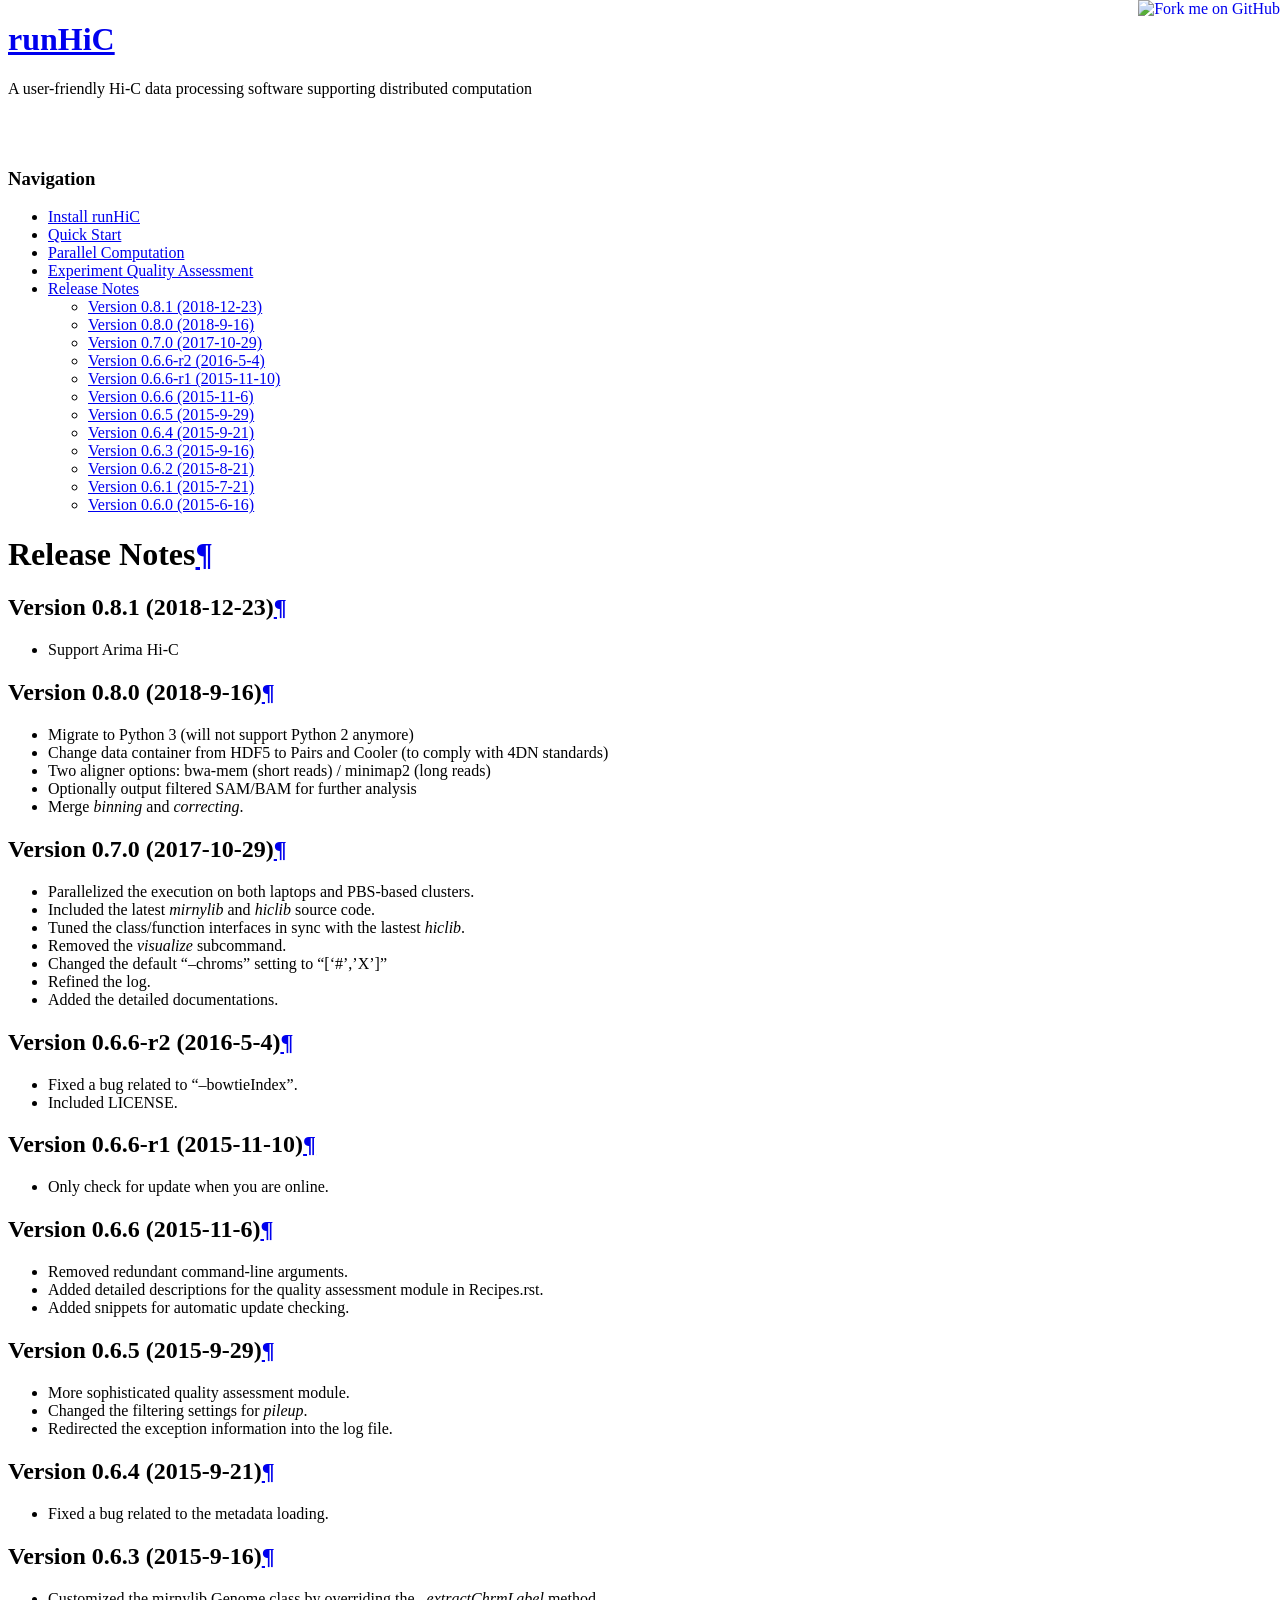
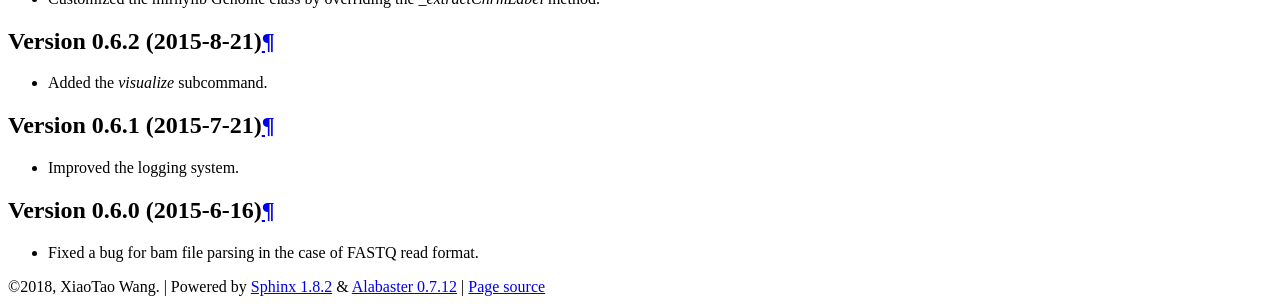
==== docs/changelog.html @ 46ba600f "change release" ====
<!DOCTYPE html PUBLIC "-//W3C//DTD XHTML 1.0 Transitional//EN"
  "http://www.w3.org/TR/xhtml1/DTD/xhtml1-transitional.dtd">

<html xmlns="http://www.w3.org/1999/xhtml">
  <head>
    <meta http-equiv="X-UA-Compatible" content="IE=Edge" />
    <meta http-equiv="Content-Type" content="text/html; charset=utf-8" />
    <title>Release Notes &#8212; runHiC 0.8.0 documentation</title>
    <link rel="stylesheet" href="_static/alabaster.css" type="text/css" />
    <link rel="stylesheet" href="_static/pygments.css" type="text/css" />
    <script type="text/javascript" id="documentation_options" data-url_root="./" src="_static/documentation_options.js"></script>
    <script type="text/javascript" src="_static/jquery.js"></script>
    <script type="text/javascript" src="_static/underscore.js"></script>
    <script type="text/javascript" src="_static/doctools.js"></script>
    <link rel="index" title="Index" href="genindex.html" />
    <link rel="search" title="Search" href="search.html" />
    <link rel="prev" title="Experiment Quality Assessment" href="quality.html" />
   
  <link rel="stylesheet" href="_static/custom.css" type="text/css" />
  
  
  <meta name="viewport" content="width=device-width, initial-scale=0.9, maximum-scale=0.9" />

  </head><body>
  <div class="document">
    
      <div class="sphinxsidebar" role="navigation" aria-label="main navigation">
        <div class="sphinxsidebarwrapper">
<h1 class="logo"><a href="index.html">runHiC</a></h1>



<p class="blurb">A user-friendly Hi-C data processing software supporting distributed computation</p>




<p>
<iframe src="https://ghbtns.com/github-btn.html?user=XiaoTaoWang&repo=HiC_pipeline&type=star&count=true&size=large&v=2"
  allowtransparency="true" frameborder="0" scrolling="0" width="200px" height="35px"></iframe>
</p>





<h3>Navigation</h3>
<ul class="current">
<li class="toctree-l1"><a class="reference internal" href="install.html">Install runHiC</a></li>
<li class="toctree-l1"><a class="reference internal" href="quickstart.html">Quick Start</a></li>
<li class="toctree-l1"><a class="reference internal" href="parallel.html">Parallel Computation</a></li>
<li class="toctree-l1"><a class="reference internal" href="quality.html">Experiment Quality Assessment</a></li>
<li class="toctree-l1 current"><a class="current reference internal" href="#">Release Notes</a><ul>
<li class="toctree-l2"><a class="reference internal" href="#version-0-8-1-2018-12-23">Version 0.8.1 (2018-12-23)</a></li>
<li class="toctree-l2"><a class="reference internal" href="#version-0-8-0-2018-9-16">Version 0.8.0 (2018-9-16)</a></li>
<li class="toctree-l2"><a class="reference internal" href="#version-0-7-0-2017-10-29">Version 0.7.0 (2017-10-29)</a></li>
<li class="toctree-l2"><a class="reference internal" href="#version-0-6-6-r2-2016-5-4">Version 0.6.6-r2 (2016-5-4)</a></li>
<li class="toctree-l2"><a class="reference internal" href="#version-0-6-6-r1-2015-11-10">Version 0.6.6-r1 (2015-11-10)</a></li>
<li class="toctree-l2"><a class="reference internal" href="#version-0-6-6-2015-11-6">Version 0.6.6 (2015-11-6)</a></li>
<li class="toctree-l2"><a class="reference internal" href="#version-0-6-5-2015-9-29">Version 0.6.5 (2015-9-29)</a></li>
<li class="toctree-l2"><a class="reference internal" href="#version-0-6-4-2015-9-21">Version 0.6.4 (2015-9-21)</a></li>
<li class="toctree-l2"><a class="reference internal" href="#version-0-6-3-2015-9-16">Version 0.6.3 (2015-9-16)</a></li>
<li class="toctree-l2"><a class="reference internal" href="#version-0-6-2-2015-8-21">Version 0.6.2 (2015-8-21)</a></li>
<li class="toctree-l2"><a class="reference internal" href="#version-0-6-1-2015-7-21">Version 0.6.1 (2015-7-21)</a></li>
<li class="toctree-l2"><a class="reference internal" href="#version-0-6-0-2015-6-16">Version 0.6.0 (2015-6-16)</a></li>
</ul>
</li>
</ul>


<div id="searchbox" style="display: none" role="search">
  <h3>Quick search</h3>
    <div class="searchformwrapper">
    <form class="search" action="search.html" method="get">
      <input type="text" name="q" />
      <input type="submit" value="Go" />
      <input type="hidden" name="check_keywords" value="yes" />
      <input type="hidden" name="area" value="default" />
    </form>
    </div>
</div>
<script type="text/javascript">$('#searchbox').show(0);</script>
        </div>
      </div>
      <div class="documentwrapper">
        <div class="bodywrapper">
          

          <div class="body" role="main">
            
  <div class="section" id="release-notes">
<h1>Release Notes<a class="headerlink" href="#release-notes" title="Permalink to this headline">¶</a></h1>
<div class="section" id="version-0-8-1-2018-12-23">
<h2>Version 0.8.1 (2018-12-23)<a class="headerlink" href="#version-0-8-1-2018-12-23" title="Permalink to this headline">¶</a></h2>
<ul class="simple">
<li>Support Arima Hi-C</li>
</ul>
</div>
<div class="section" id="version-0-8-0-2018-9-16">
<h2>Version 0.8.0 (2018-9-16)<a class="headerlink" href="#version-0-8-0-2018-9-16" title="Permalink to this headline">¶</a></h2>
<ul class="simple">
<li>Migrate to Python 3 (will not support Python 2 anymore)</li>
<li>Change data container from HDF5 to Pairs and Cooler (to comply with 4DN standards)</li>
<li>Two aligner options: bwa-mem (short reads) / minimap2 (long reads)</li>
<li>Optionally output filtered SAM/BAM for further analysis</li>
<li>Merge <em>binning</em> and <em>correcting</em>.</li>
</ul>
</div>
<div class="section" id="version-0-7-0-2017-10-29">
<h2>Version 0.7.0 (2017-10-29)<a class="headerlink" href="#version-0-7-0-2017-10-29" title="Permalink to this headline">¶</a></h2>
<ul class="simple">
<li>Parallelized the execution on both laptops and PBS-based clusters.</li>
<li>Included the latest <em>mirnylib</em> and <em>hiclib</em> source code.</li>
<li>Tuned the class/function interfaces in sync with the lastest <em>hiclib</em>.</li>
<li>Removed the <em>visualize</em> subcommand.</li>
<li>Changed the default “–chroms” setting to “[‘#’,’X’]”</li>
<li>Refined the log.</li>
<li>Added the detailed documentations.</li>
</ul>
</div>
<div class="section" id="version-0-6-6-r2-2016-5-4">
<h2>Version 0.6.6-r2 (2016-5-4)<a class="headerlink" href="#version-0-6-6-r2-2016-5-4" title="Permalink to this headline">¶</a></h2>
<ul class="simple">
<li>Fixed a bug related to “–bowtieIndex”.</li>
<li>Included LICENSE.</li>
</ul>
</div>
<div class="section" id="version-0-6-6-r1-2015-11-10">
<h2>Version 0.6.6-r1 (2015-11-10)<a class="headerlink" href="#version-0-6-6-r1-2015-11-10" title="Permalink to this headline">¶</a></h2>
<ul class="simple">
<li>Only check for update when you are online.</li>
</ul>
</div>
<div class="section" id="version-0-6-6-2015-11-6">
<h2>Version 0.6.6 (2015-11-6)<a class="headerlink" href="#version-0-6-6-2015-11-6" title="Permalink to this headline">¶</a></h2>
<ul class="simple">
<li>Removed redundant command-line arguments.</li>
<li>Added detailed descriptions for the quality assessment module in Recipes.rst.</li>
<li>Added snippets for automatic update checking.</li>
</ul>
</div>
<div class="section" id="version-0-6-5-2015-9-29">
<h2>Version 0.6.5 (2015-9-29)<a class="headerlink" href="#version-0-6-5-2015-9-29" title="Permalink to this headline">¶</a></h2>
<ul class="simple">
<li>More sophisticated quality assessment module.</li>
<li>Changed the filtering settings for <em>pileup</em>.</li>
<li>Redirected the exception information into the log file.</li>
</ul>
</div>
<div class="section" id="version-0-6-4-2015-9-21">
<h2>Version 0.6.4 (2015-9-21)<a class="headerlink" href="#version-0-6-4-2015-9-21" title="Permalink to this headline">¶</a></h2>
<ul class="simple">
<li>Fixed a bug related to the metadata loading.</li>
</ul>
</div>
<div class="section" id="version-0-6-3-2015-9-16">
<h2>Version 0.6.3 (2015-9-16)<a class="headerlink" href="#version-0-6-3-2015-9-16" title="Permalink to this headline">¶</a></h2>
<ul class="simple">
<li>Customized the mirnylib Genome class by overriding the <em>_extractChrmLabel</em> method.</li>
</ul>
</div>
<div class="section" id="version-0-6-2-2015-8-21">
<h2>Version 0.6.2 (2015-8-21)<a class="headerlink" href="#version-0-6-2-2015-8-21" title="Permalink to this headline">¶</a></h2>
<ul class="simple">
<li>Added the <em>visualize</em> subcommand.</li>
</ul>
</div>
<div class="section" id="version-0-6-1-2015-7-21">
<h2>Version 0.6.1 (2015-7-21)<a class="headerlink" href="#version-0-6-1-2015-7-21" title="Permalink to this headline">¶</a></h2>
<ul class="simple">
<li>Improved the logging system.</li>
</ul>
</div>
<div class="section" id="version-0-6-0-2015-6-16">
<h2>Version 0.6.0 (2015-6-16)<a class="headerlink" href="#version-0-6-0-2015-6-16" title="Permalink to this headline">¶</a></h2>
<ul class="simple">
<li>Fixed a bug for bam file parsing in the case of FASTQ read format.</li>
</ul>
</div>
</div>


          </div>
          
        </div>
      </div>
    <div class="clearer"></div>
  </div>
    <div class="footer">
      &copy;2018, XiaoTao Wang.
      
      |
      Powered by <a href="http://sphinx-doc.org/">Sphinx 1.8.2</a>
      &amp; <a href="https://github.com/bitprophet/alabaster">Alabaster 0.7.12</a>
      
      |
      <a href="_sources/changelog.rst.txt"
          rel="nofollow">Page source</a>
    </div>

    
    <a href="https://github.com/XiaoTaoWang/HiC_pipeline" class="github">
        <img style="position: absolute; top: 0; right: 0; border: 0;" src="https://s3.amazonaws.com/github/ribbons/forkme_right_darkblue_121621.png" alt="Fork me on GitHub"  class="github"/>
    </a>
    

    
  </body>
</html>
---- docs/_static/custom.css ----
/* This file intentionally left blank. */
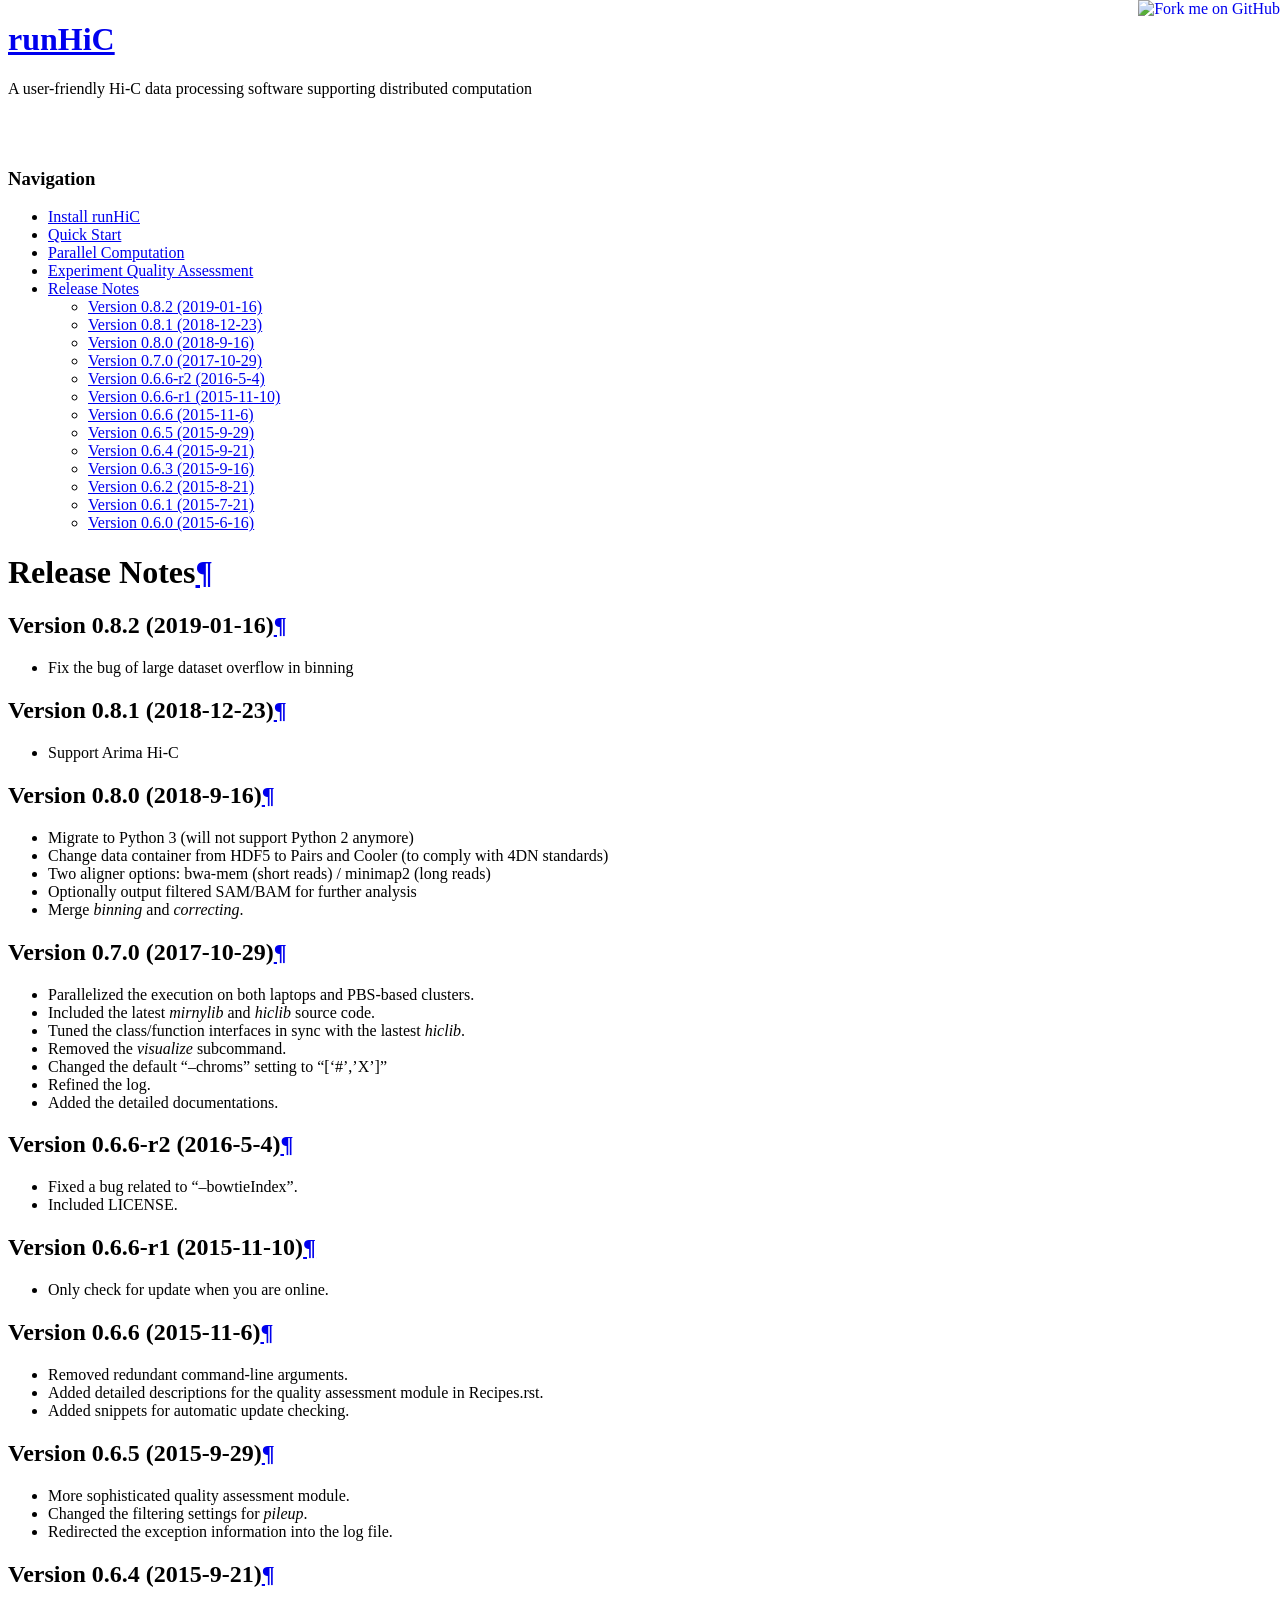
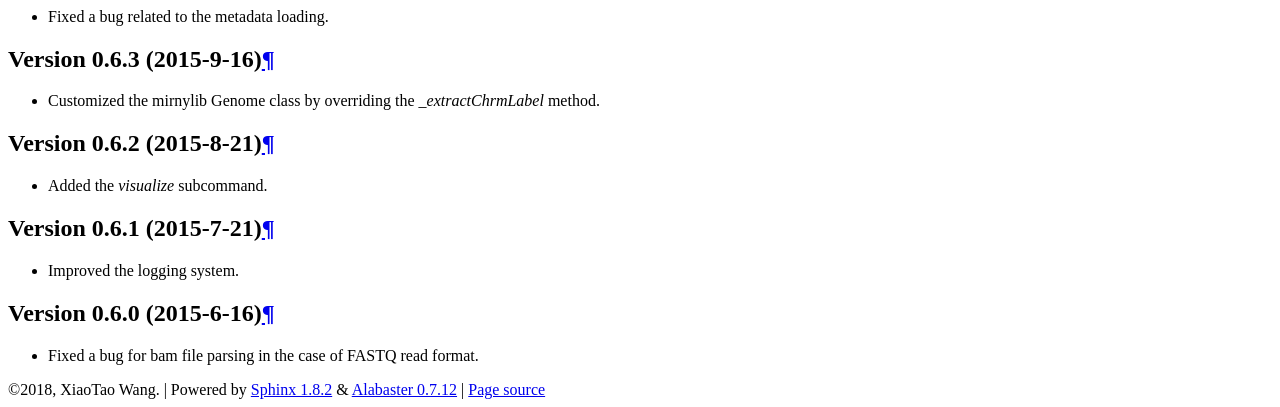
==== commit 6f42a990: "upload documentation" ====
--- a/docs/changelog.html
+++ b/docs/changelog.html
@@ -52,6 +52,7 @@
 <li class="toctree-l1"><a class="reference internal" href="parallel.html">Parallel Computation</a></li>
 <li class="toctree-l1"><a class="reference internal" href="quality.html">Experiment Quality Assessment</a></li>
 <li class="toctree-l1 current"><a class="current reference internal" href="#">Release Notes</a><ul>
+<li class="toctree-l2"><a class="reference internal" href="#version-0-8-2-2019-01-16">Version 0.8.2 (2019-01-16)</a></li>
 <li class="toctree-l2"><a class="reference internal" href="#version-0-8-1-2018-12-23">Version 0.8.1 (2018-12-23)</a></li>
 <li class="toctree-l2"><a class="reference internal" href="#version-0-8-0-2018-9-16">Version 0.8.0 (2018-9-16)</a></li>
 <li class="toctree-l2"><a class="reference internal" href="#version-0-7-0-2017-10-29">Version 0.7.0 (2017-10-29)</a></li>
@@ -91,6 +92,12 @@
             
   <div class="section" id="release-notes">
 <h1>Release Notes<a class="headerlink" href="#release-notes" title="Permalink to this headline">¶</a></h1>
+<div class="section" id="version-0-8-2-2019-01-16">
+<h2>Version 0.8.2 (2019-01-16)<a class="headerlink" href="#version-0-8-2-2019-01-16" title="Permalink to this headline">¶</a></h2>
+<ul class="simple">
+<li>Fix the bug of large dataset overflow in binning</li>
+</ul>
+</div>
 <div class="section" id="version-0-8-1-2018-12-23">
 <h2>Version 0.8.1 (2018-12-23)<a class="headerlink" href="#version-0-8-1-2018-12-23" title="Permalink to this headline">¶</a></h2>
 <ul class="simple">
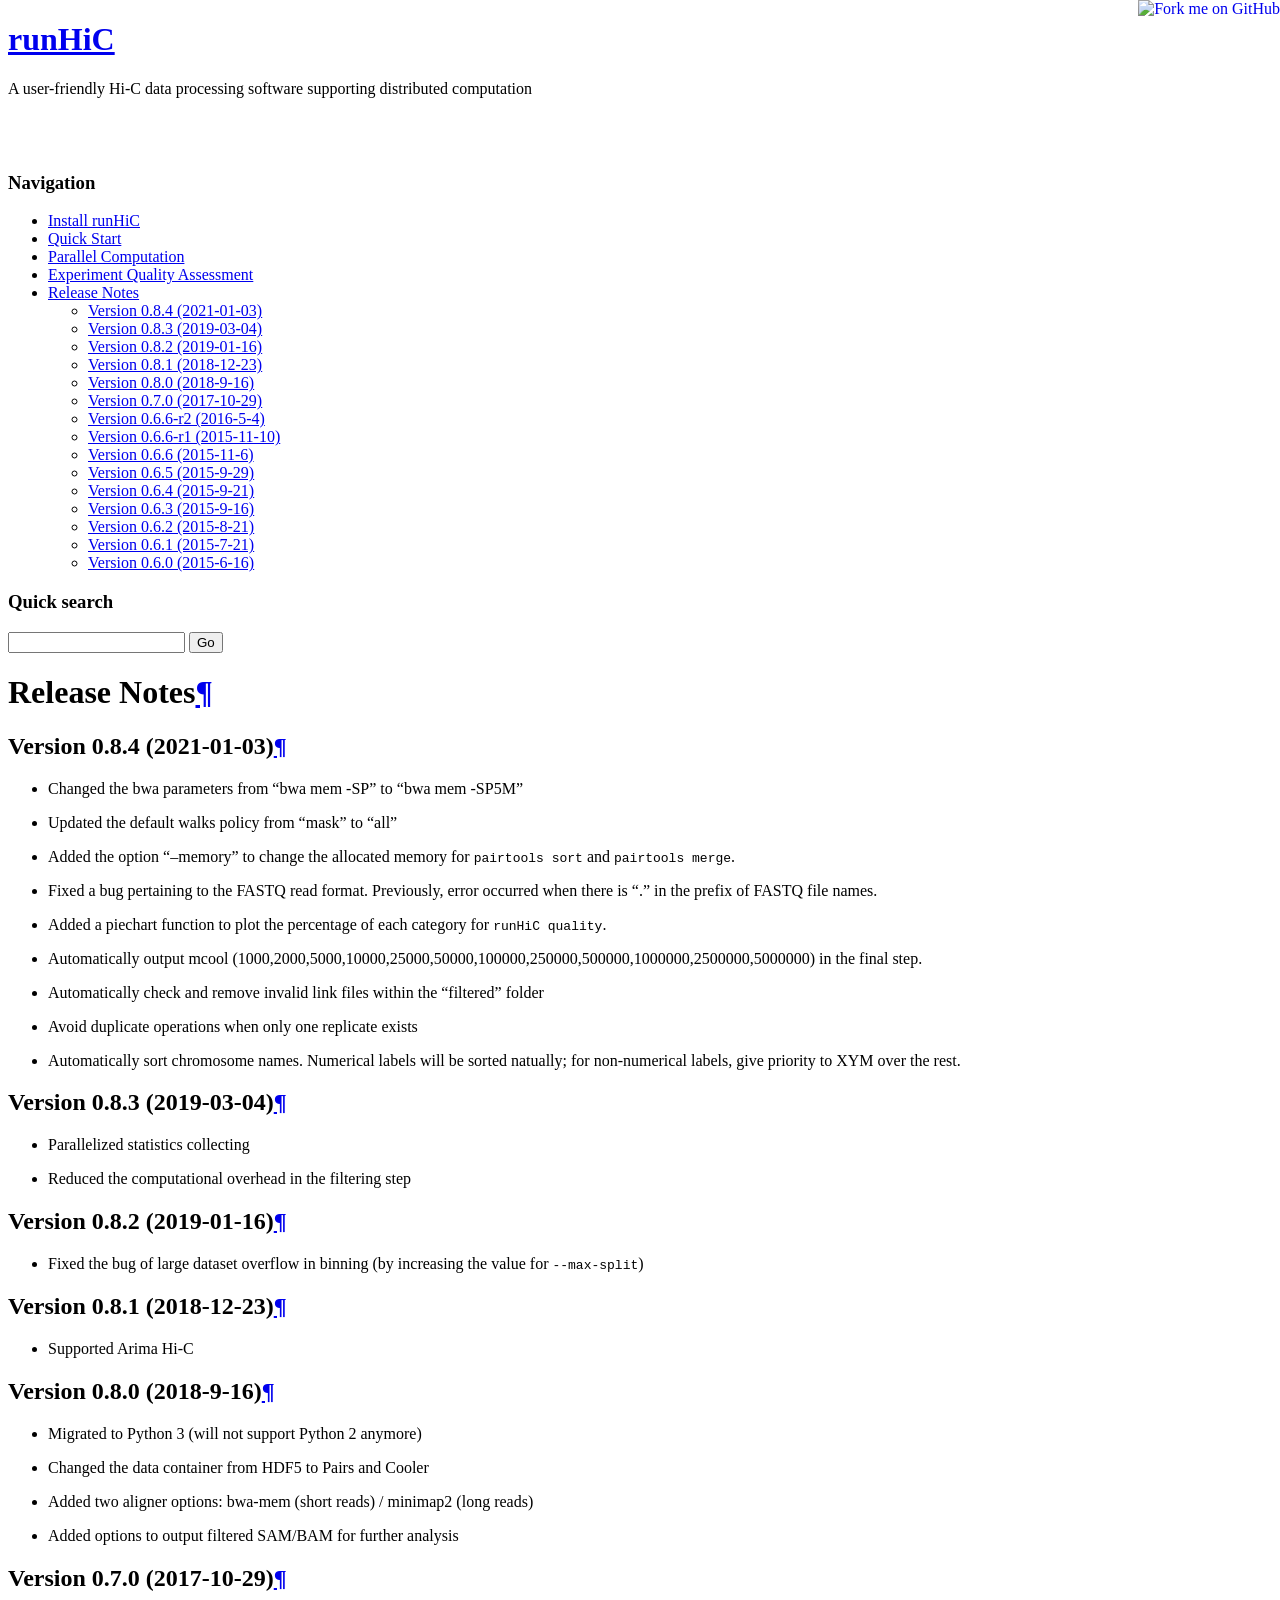
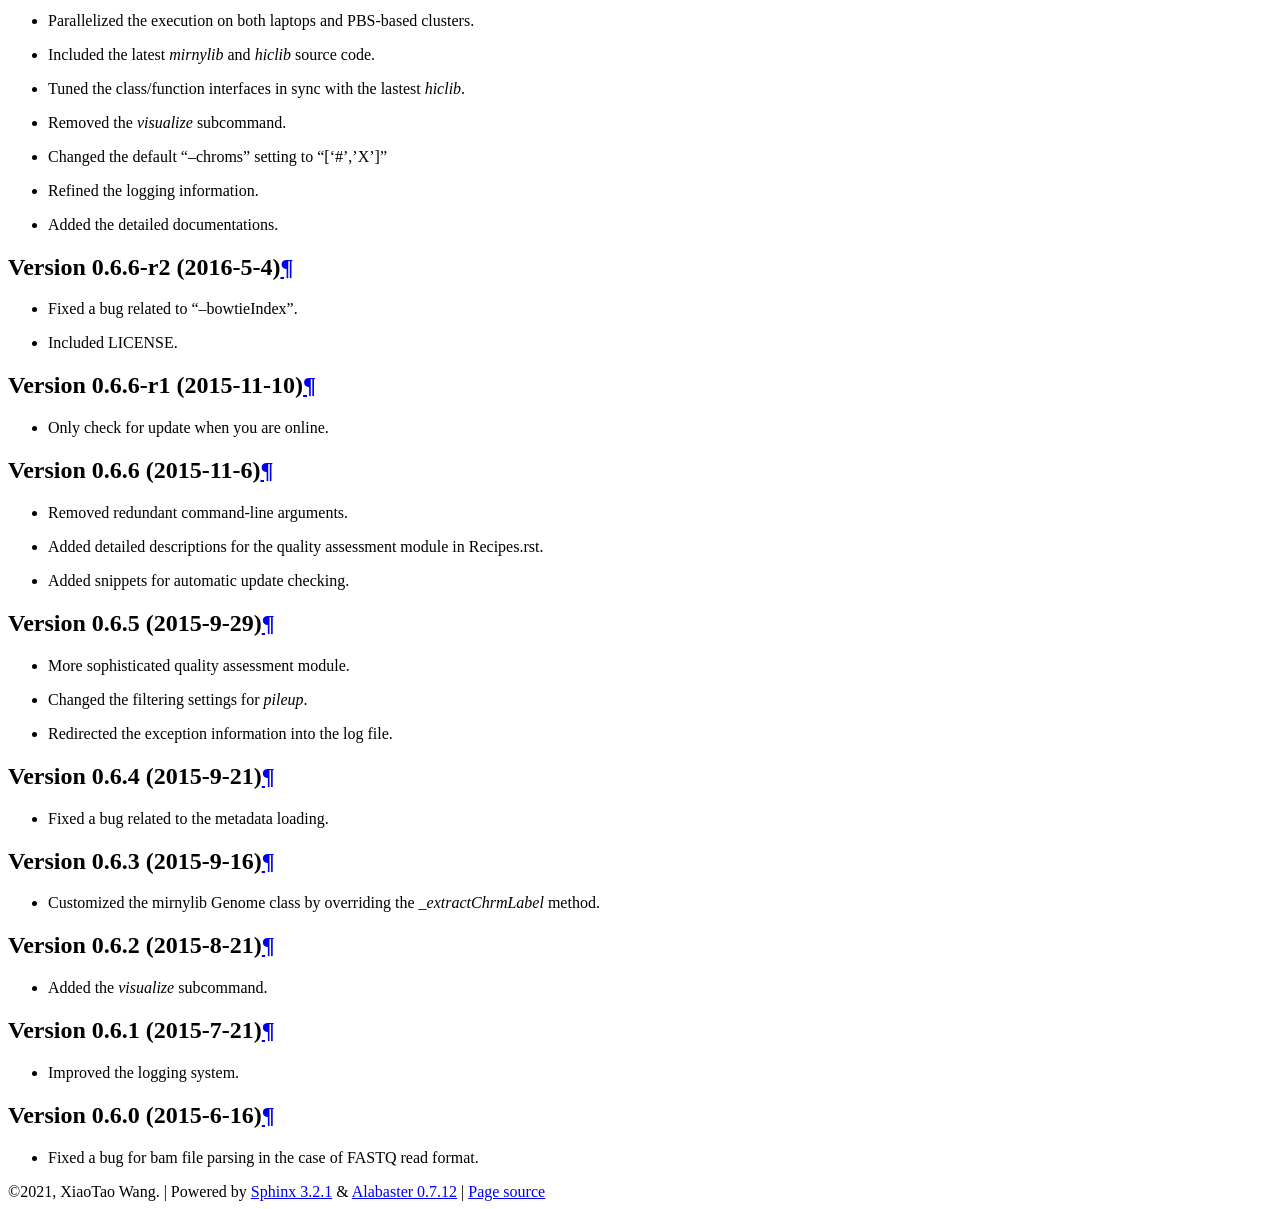
==== commit 3a71ab39: "update doc" ====
--- a/docs/changelog.html
+++ b/docs/changelog.html
@@ -1,18 +1,18 @@
 
-<!DOCTYPE html PUBLIC "-//W3C//DTD XHTML 1.0 Transitional//EN"
-  "http://www.w3.org/TR/xhtml1/DTD/xhtml1-transitional.dtd">
-
-<html xmlns="http://www.w3.org/1999/xhtml">
+<!DOCTYPE html>
+
+<html>
   <head>
-    <meta http-equiv="X-UA-Compatible" content="IE=Edge" />
-    <meta http-equiv="Content-Type" content="text/html; charset=utf-8" />
-    <title>Release Notes &#8212; runHiC 0.8.0 documentation</title>
+    <meta charset="utf-8" />
+    <meta name="viewport" content="width=device-width, initial-scale=1.0" />
+    <title>Release Notes &#8212; runHiC 0.8.4 documentation</title>
     <link rel="stylesheet" href="_static/alabaster.css" type="text/css" />
     <link rel="stylesheet" href="_static/pygments.css" type="text/css" />
-    <script type="text/javascript" id="documentation_options" data-url_root="./" src="_static/documentation_options.js"></script>
-    <script type="text/javascript" src="_static/jquery.js"></script>
-    <script type="text/javascript" src="_static/underscore.js"></script>
-    <script type="text/javascript" src="_static/doctools.js"></script>
+    <script id="documentation_options" data-url_root="./" src="_static/documentation_options.js"></script>
+    <script src="_static/jquery.js"></script>
+    <script src="_static/underscore.js"></script>
+    <script src="_static/doctools.js"></script>
+    <script src="_static/language_data.js"></script>
     <link rel="index" title="Index" href="genindex.html" />
     <link rel="search" title="Search" href="search.html" />
     <link rel="prev" title="Experiment Quality Assessment" href="quality.html" />
@@ -52,6 +52,8 @@
 <li class="toctree-l1"><a class="reference internal" href="parallel.html">Parallel Computation</a></li>
 <li class="toctree-l1"><a class="reference internal" href="quality.html">Experiment Quality Assessment</a></li>
 <li class="toctree-l1 current"><a class="current reference internal" href="#">Release Notes</a><ul>
+<li class="toctree-l2"><a class="reference internal" href="#version-0-8-4-2021-01-03">Version 0.8.4 (2021-01-03)</a></li>
+<li class="toctree-l2"><a class="reference internal" href="#version-0-8-3-2019-03-04">Version 0.8.3 (2019-03-04)</a></li>
 <li class="toctree-l2"><a class="reference internal" href="#version-0-8-2-2019-01-16">Version 0.8.2 (2019-01-16)</a></li>
 <li class="toctree-l2"><a class="reference internal" href="#version-0-8-1-2018-12-23">Version 0.8.1 (2018-12-23)</a></li>
 <li class="toctree-l2"><a class="reference internal" href="#version-0-8-0-2018-9-16">Version 0.8.0 (2018-9-16)</a></li>
@@ -71,17 +73,15 @@
 
 
 <div id="searchbox" style="display: none" role="search">
-  <h3>Quick search</h3>
+  <h3 id="searchlabel">Quick search</h3>
     <div class="searchformwrapper">
     <form class="search" action="search.html" method="get">
-      <input type="text" name="q" />
+      <input type="text" name="q" aria-labelledby="searchlabel" />
       <input type="submit" value="Go" />
-      <input type="hidden" name="check_keywords" value="yes" />
-      <input type="hidden" name="area" value="default" />
     </form>
     </div>
 </div>
-<script type="text/javascript">$('#searchbox').show(0);</script>
+<script>$('#searchbox').show(0);</script>
         </div>
       </div>
       <div class="documentwrapper">
@@ -92,97 +92,117 @@
             
   <div class="section" id="release-notes">
 <h1>Release Notes<a class="headerlink" href="#release-notes" title="Permalink to this headline">¶</a></h1>
+<div class="section" id="version-0-8-4-2021-01-03">
+<h2>Version 0.8.4 (2021-01-03)<a class="headerlink" href="#version-0-8-4-2021-01-03" title="Permalink to this headline">¶</a></h2>
+<ul class="simple">
+<li><p>Changed the bwa parameters from “bwa mem -SP” to “bwa mem -SP5M”</p></li>
+<li><p>Updated the default walks policy from “mask” to “all”</p></li>
+<li><p>Added the option “–memory” to change the allocated memory for <code class="docutils literal notranslate"><span class="pre">pairtools</span> <span class="pre">sort</span></code> and <code class="docutils literal notranslate"><span class="pre">pairtools</span> <span class="pre">merge</span></code>.</p></li>
+<li><p>Fixed a bug pertaining to the FASTQ read format. Previously, error occurred when there is “.” in the prefix of FASTQ file names.</p></li>
+<li><p>Added a piechart function to plot the percentage of each category for <code class="docutils literal notranslate"><span class="pre">runHiC</span> <span class="pre">quality</span></code>.</p></li>
+<li><p>Automatically output mcool (1000,2000,5000,10000,25000,50000,100000,250000,500000,1000000,2500000,5000000) in the final step.</p></li>
+<li><p>Automatically check and remove invalid link files within the “filtered” folder</p></li>
+<li><p>Avoid duplicate operations when only one replicate exists</p></li>
+<li><p>Automatically sort chromosome names. Numerical labels will be sorted natually; for non-numerical labels, give priority to XYM over the rest.</p></li>
+</ul>
+</div>
+<div class="section" id="version-0-8-3-2019-03-04">
+<h2>Version 0.8.3 (2019-03-04)<a class="headerlink" href="#version-0-8-3-2019-03-04" title="Permalink to this headline">¶</a></h2>
+<ul class="simple">
+<li><p>Parallelized statistics collecting</p></li>
+<li><p>Reduced the computational overhead in the filtering step</p></li>
+</ul>
+</div>
 <div class="section" id="version-0-8-2-2019-01-16">
 <h2>Version 0.8.2 (2019-01-16)<a class="headerlink" href="#version-0-8-2-2019-01-16" title="Permalink to this headline">¶</a></h2>
 <ul class="simple">
-<li>Fix the bug of large dataset overflow in binning</li>
+<li><p>Fixed the bug of large dataset overflow in binning (by increasing the value for <code class="docutils literal notranslate"><span class="pre">--max-split</span></code>)</p></li>
 </ul>
 </div>
 <div class="section" id="version-0-8-1-2018-12-23">
 <h2>Version 0.8.1 (2018-12-23)<a class="headerlink" href="#version-0-8-1-2018-12-23" title="Permalink to this headline">¶</a></h2>
 <ul class="simple">
-<li>Support Arima Hi-C</li>
+<li><p>Supported Arima Hi-C</p></li>
 </ul>
 </div>
 <div class="section" id="version-0-8-0-2018-9-16">
 <h2>Version 0.8.0 (2018-9-16)<a class="headerlink" href="#version-0-8-0-2018-9-16" title="Permalink to this headline">¶</a></h2>
 <ul class="simple">
-<li>Migrate to Python 3 (will not support Python 2 anymore)</li>
-<li>Change data container from HDF5 to Pairs and Cooler (to comply with 4DN standards)</li>
-<li>Two aligner options: bwa-mem (short reads) / minimap2 (long reads)</li>
-<li>Optionally output filtered SAM/BAM for further analysis</li>
-<li>Merge <em>binning</em> and <em>correcting</em>.</li>
+<li><p>Migrated to Python 3 (will not support Python 2 anymore)</p></li>
+<li><p>Changed the data container from HDF5 to Pairs and Cooler</p></li>
+<li><p>Added two aligner options: bwa-mem (short reads) / minimap2 (long reads)</p></li>
+<li><p>Added options to output filtered SAM/BAM for further analysis</p></li>
 </ul>
 </div>
 <div class="section" id="version-0-7-0-2017-10-29">
 <h2>Version 0.7.0 (2017-10-29)<a class="headerlink" href="#version-0-7-0-2017-10-29" title="Permalink to this headline">¶</a></h2>
 <ul class="simple">
-<li>Parallelized the execution on both laptops and PBS-based clusters.</li>
-<li>Included the latest <em>mirnylib</em> and <em>hiclib</em> source code.</li>
-<li>Tuned the class/function interfaces in sync with the lastest <em>hiclib</em>.</li>
-<li>Removed the <em>visualize</em> subcommand.</li>
-<li>Changed the default “–chroms” setting to “[‘#’,’X’]”</li>
-<li>Refined the log.</li>
-<li>Added the detailed documentations.</li>
+<li><p>Parallelized the execution on both laptops and PBS-based clusters.</p></li>
+<li><p>Included the latest <em>mirnylib</em> and <em>hiclib</em> source code.</p></li>
+<li><p>Tuned the class/function interfaces in sync with the lastest <em>hiclib</em>.</p></li>
+<li><p>Removed the <em>visualize</em> subcommand.</p></li>
+<li><p>Changed the default “–chroms” setting to “[‘#’,’X’]”</p></li>
+<li><p>Refined the logging information.</p></li>
+<li><p>Added the detailed documentations.</p></li>
 </ul>
 </div>
 <div class="section" id="version-0-6-6-r2-2016-5-4">
 <h2>Version 0.6.6-r2 (2016-5-4)<a class="headerlink" href="#version-0-6-6-r2-2016-5-4" title="Permalink to this headline">¶</a></h2>
 <ul class="simple">
-<li>Fixed a bug related to “–bowtieIndex”.</li>
-<li>Included LICENSE.</li>
+<li><p>Fixed a bug related to “–bowtieIndex”.</p></li>
+<li><p>Included LICENSE.</p></li>
 </ul>
 </div>
 <div class="section" id="version-0-6-6-r1-2015-11-10">
 <h2>Version 0.6.6-r1 (2015-11-10)<a class="headerlink" href="#version-0-6-6-r1-2015-11-10" title="Permalink to this headline">¶</a></h2>
 <ul class="simple">
-<li>Only check for update when you are online.</li>
+<li><p>Only check for update when you are online.</p></li>
 </ul>
 </div>
 <div class="section" id="version-0-6-6-2015-11-6">
 <h2>Version 0.6.6 (2015-11-6)<a class="headerlink" href="#version-0-6-6-2015-11-6" title="Permalink to this headline">¶</a></h2>
 <ul class="simple">
-<li>Removed redundant command-line arguments.</li>
-<li>Added detailed descriptions for the quality assessment module in Recipes.rst.</li>
-<li>Added snippets for automatic update checking.</li>
+<li><p>Removed redundant command-line arguments.</p></li>
+<li><p>Added detailed descriptions for the quality assessment module in Recipes.rst.</p></li>
+<li><p>Added snippets for automatic update checking.</p></li>
 </ul>
 </div>
 <div class="section" id="version-0-6-5-2015-9-29">
 <h2>Version 0.6.5 (2015-9-29)<a class="headerlink" href="#version-0-6-5-2015-9-29" title="Permalink to this headline">¶</a></h2>
 <ul class="simple">
-<li>More sophisticated quality assessment module.</li>
-<li>Changed the filtering settings for <em>pileup</em>.</li>
-<li>Redirected the exception information into the log file.</li>
+<li><p>More sophisticated quality assessment module.</p></li>
+<li><p>Changed the filtering settings for <em>pileup</em>.</p></li>
+<li><p>Redirected the exception information into the log file.</p></li>
 </ul>
 </div>
 <div class="section" id="version-0-6-4-2015-9-21">
 <h2>Version 0.6.4 (2015-9-21)<a class="headerlink" href="#version-0-6-4-2015-9-21" title="Permalink to this headline">¶</a></h2>
 <ul class="simple">
-<li>Fixed a bug related to the metadata loading.</li>
+<li><p>Fixed a bug related to the metadata loading.</p></li>
 </ul>
 </div>
 <div class="section" id="version-0-6-3-2015-9-16">
 <h2>Version 0.6.3 (2015-9-16)<a class="headerlink" href="#version-0-6-3-2015-9-16" title="Permalink to this headline">¶</a></h2>
 <ul class="simple">
-<li>Customized the mirnylib Genome class by overriding the <em>_extractChrmLabel</em> method.</li>
+<li><p>Customized the mirnylib Genome class by overriding the <em>_extractChrmLabel</em> method.</p></li>
 </ul>
 </div>
 <div class="section" id="version-0-6-2-2015-8-21">
 <h2>Version 0.6.2 (2015-8-21)<a class="headerlink" href="#version-0-6-2-2015-8-21" title="Permalink to this headline">¶</a></h2>
 <ul class="simple">
-<li>Added the <em>visualize</em> subcommand.</li>
+<li><p>Added the <em>visualize</em> subcommand.</p></li>
 </ul>
 </div>
 <div class="section" id="version-0-6-1-2015-7-21">
 <h2>Version 0.6.1 (2015-7-21)<a class="headerlink" href="#version-0-6-1-2015-7-21" title="Permalink to this headline">¶</a></h2>
 <ul class="simple">
-<li>Improved the logging system.</li>
+<li><p>Improved the logging system.</p></li>
 </ul>
 </div>
 <div class="section" id="version-0-6-0-2015-6-16">
 <h2>Version 0.6.0 (2015-6-16)<a class="headerlink" href="#version-0-6-0-2015-6-16" title="Permalink to this headline">¶</a></h2>
 <ul class="simple">
-<li>Fixed a bug for bam file parsing in the case of FASTQ read format.</li>
+<li><p>Fixed a bug for bam file parsing in the case of FASTQ read format.</p></li>
 </ul>
 </div>
 </div>
@@ -195,10 +215,10 @@
     <div class="clearer"></div>
   </div>
     <div class="footer">
-      &copy;2018, XiaoTao Wang.
+      &copy;2021, XiaoTao Wang.
       
       |
-      Powered by <a href="http://sphinx-doc.org/">Sphinx 1.8.2</a>
+      Powered by <a href="http://sphinx-doc.org/">Sphinx 3.2.1</a>
       &amp; <a href="https://github.com/bitprophet/alabaster">Alabaster 0.7.12</a>
       
       |
--- a/docs/_static/pygments.css
+++ b/docs/_static/pygments.css
@@ -0,0 +1,74 @@
+pre { line-height: 125%; margin: 0; }
+td.linenos pre { color: #000000; background-color: #f0f0f0; padding: 0 5px 0 5px; }
+span.linenos { color: #000000; background-color: #f0f0f0; padding: 0 5px 0 5px; }
+td.linenos pre.special { color: #000000; background-color: #ffffc0; padding: 0 5px 0 5px; }
+span.linenos.special { color: #000000; background-color: #ffffc0; padding: 0 5px 0 5px; }
+.highlight .hll { background-color: #ffffcc }
+.highlight { background: #eeffcc; }
+.highlight .c { color: #408090; font-style: italic } /* Comment */
+.highlight .err { border: 1px solid #FF0000 } /* Error */
+.highlight .k { color: #007020; font-weight: bold } /* Keyword */
+.highlight .o { color: #666666 } /* Operator */
+.highlight .ch { color: #408090; font-style: italic } /* Comment.Hashbang */
+.highlight .cm { color: #408090; font-style: italic } /* Comment.Multiline */
+.highlight .cp { color: #007020 } /* Comment.Preproc */
+.highlight .cpf { color: #408090; font-style: italic } /* Comment.PreprocFile */
+.highlight .c1 { color: #408090; font-style: italic } /* Comment.Single */
+.highlight .cs { color: #408090; background-color: #fff0f0 } /* Comment.Special */
+.highlight .gd { color: #A00000 } /* Generic.Deleted */
+.highlight .ge { font-style: italic } /* Generic.Emph */
+.highlight .gr { color: #FF0000 } /* Generic.Error */
+.highlight .gh { color: #000080; font-weight: bold } /* Generic.Heading */
+.highlight .gi { color: #00A000 } /* Generic.Inserted */
+.highlight .go { color: #333333 } /* Generic.Output */
+.highlight .gp { color: #c65d09; font-weight: bold } /* Generic.Prompt */
+.highlight .gs { font-weight: bold } /* Generic.Strong */
+.highlight .gu { color: #800080; font-weight: bold } /* Generic.Subheading */
+.highlight .gt { color: #0044DD } /* Generic.Traceback */
+.highlight .kc { color: #007020; font-weight: bold } /* Keyword.Constant */
+.highlight .kd { color: #007020; font-weight: bold } /* Keyword.Declaration */
+.highlight .kn { color: #007020; font-weight: bold } /* Keyword.Namespace */
+.highlight .kp { color: #007020 } /* Keyword.Pseudo */
+.highlight .kr { color: #007020; font-weight: bold } /* Keyword.Reserved */
+.highlight .kt { color: #902000 } /* Keyword.Type */
+.highlight .m { color: #208050 } /* Literal.Number */
+.highlight .s { color: #4070a0 } /* Literal.String */
+.highlight .na { color: #4070a0 } /* Name.Attribute */
+.highlight .nb { color: #007020 } /* Name.Builtin */
+.highlight .nc { color: #0e84b5; font-weight: bold } /* Name.Class */
+.highlight .no { color: #60add5 } /* Name.Constant */
+.highlight .nd { color: #555555; font-weight: bold } /* Name.Decorator */
+.highlight .ni { color: #d55537; font-weight: bold } /* Name.Entity */
+.highlight .ne { color: #007020 } /* Name.Exception */
+.highlight .nf { color: #06287e } /* Name.Function */
+.highlight .nl { color: #002070; font-weight: bold } /* Name.Label */
+.highlight .nn { color: #0e84b5; font-weight: bold } /* Name.Namespace */
+.highlight .nt { color: #062873; font-weight: bold } /* Name.Tag */
+.highlight .nv { color: #bb60d5 } /* Name.Variable */
+.highlight .ow { color: #007020; font-weight: bold } /* Operator.Word */
+.highlight .w { color: #bbbbbb } /* Text.Whitespace */
+.highlight .mb { color: #208050 } /* Literal.Number.Bin */
+.highlight .mf { color: #208050 } /* Literal.Number.Float */
+.highlight .mh { color: #208050 } /* Literal.Number.Hex */
+.highlight .mi { color: #208050 } /* Literal.Number.Integer */
+.highlight .mo { color: #208050 } /* Literal.Number.Oct */
+.highlight .sa { color: #4070a0 } /* Literal.String.Affix */
+.highlight .sb { color: #4070a0 } /* Literal.String.Backtick */
+.highlight .sc { color: #4070a0 } /* Literal.String.Char */
+.highlight .dl { color: #4070a0 } /* Literal.String.Delimiter */
+.highlight .sd { color: #4070a0; font-style: italic } /* Literal.String.Doc */
+.highlight .s2 { color: #4070a0 } /* Literal.String.Double */
+.highlight .se { color: #4070a0; font-weight: bold } /* Literal.String.Escape */
+.highlight .sh { color: #4070a0 } /* Literal.String.Heredoc */
+.highlight .si { color: #70a0d0; font-style: italic } /* Literal.String.Interpol */
+.highlight .sx { color: #c65d09 } /* Literal.String.Other */
+.highlight .sr { color: #235388 } /* Literal.String.Regex */
+.highlight .s1 { color: #4070a0 } /* Literal.String.Single */
+.highlight .ss { color: #517918 } /* Literal.String.Symbol */
+.highlight .bp { color: #007020 } /* Name.Builtin.Pseudo */
+.highlight .fm { color: #06287e } /* Name.Function.Magic */
+.highlight .vc { color: #bb60d5 } /* Name.Variable.Class */
+.highlight .vg { color: #bb60d5 } /* Name.Variable.Global */
+.highlight .vi { color: #bb60d5 } /* Name.Variable.Instance */
+.highlight .vm { color: #bb60d5 } /* Name.Variable.Magic */
+.highlight .il { color: #208050 } /* Literal.Number.Integer.Long */
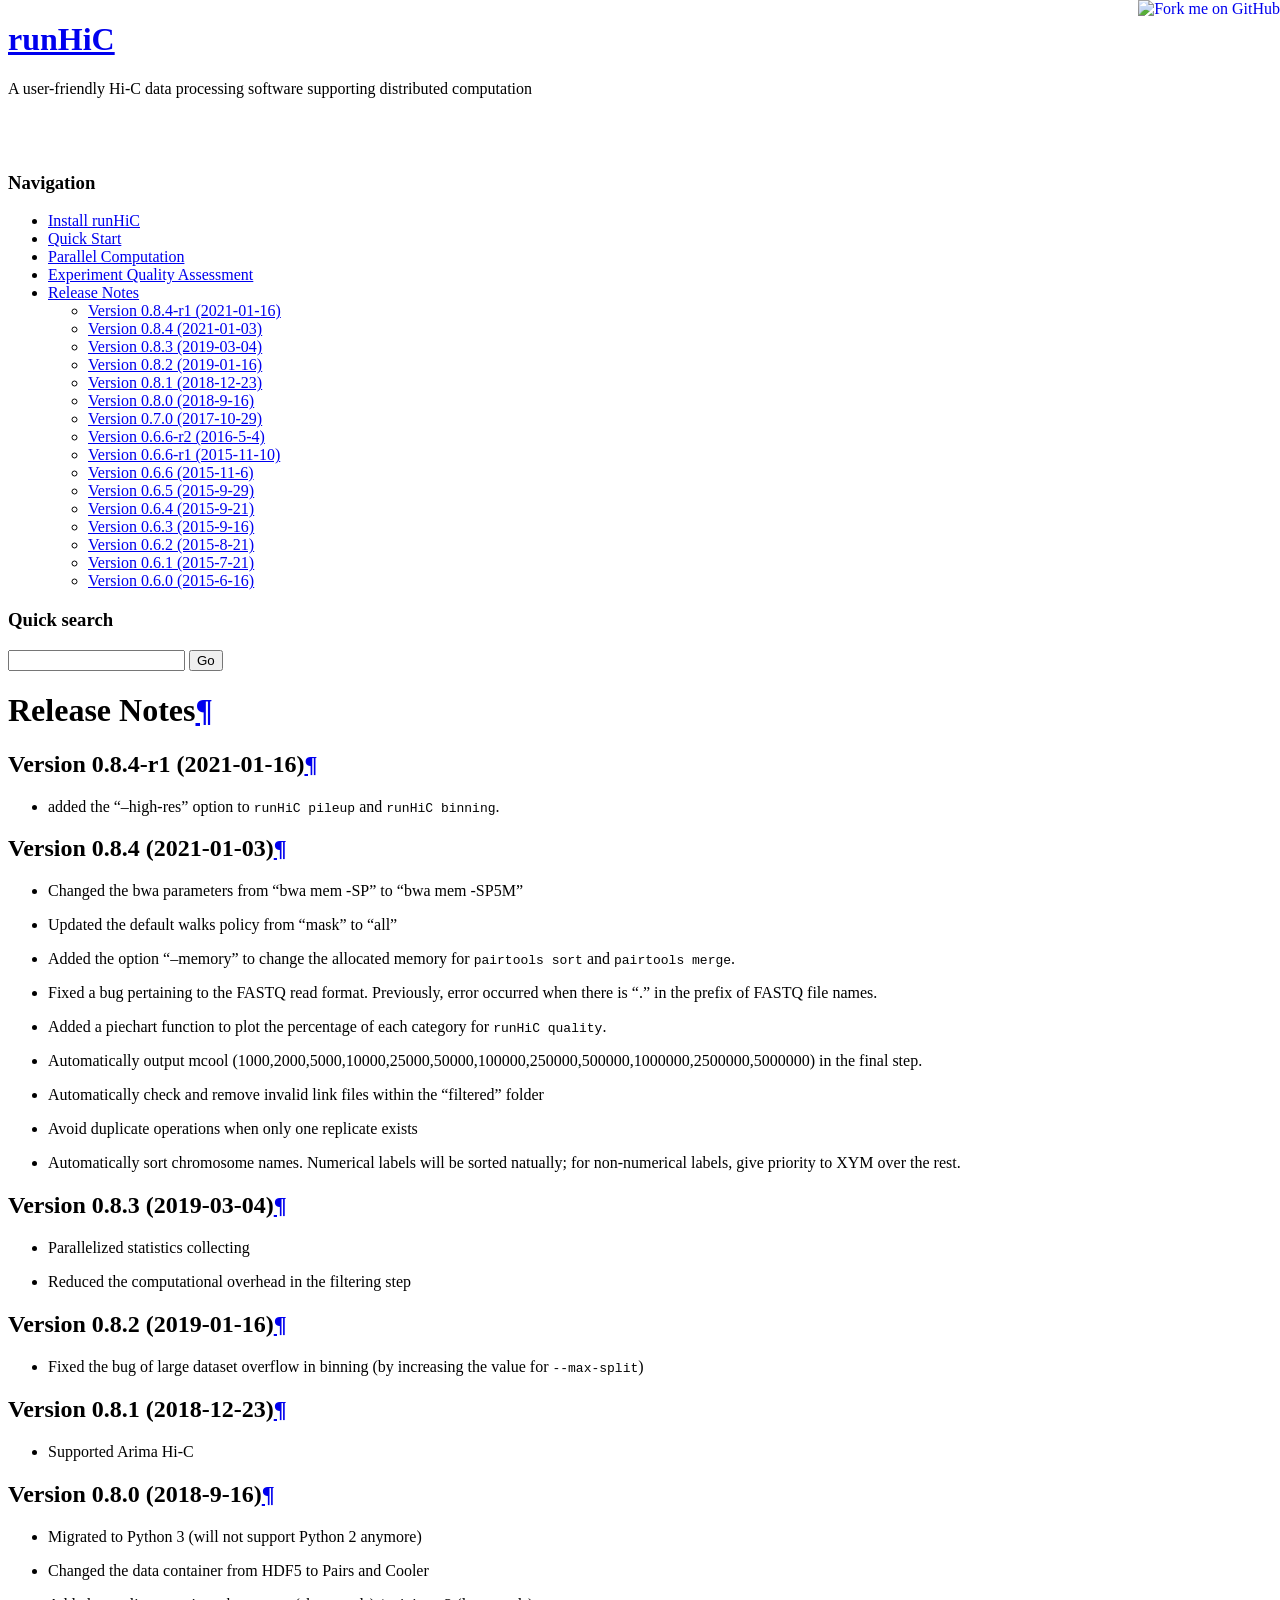
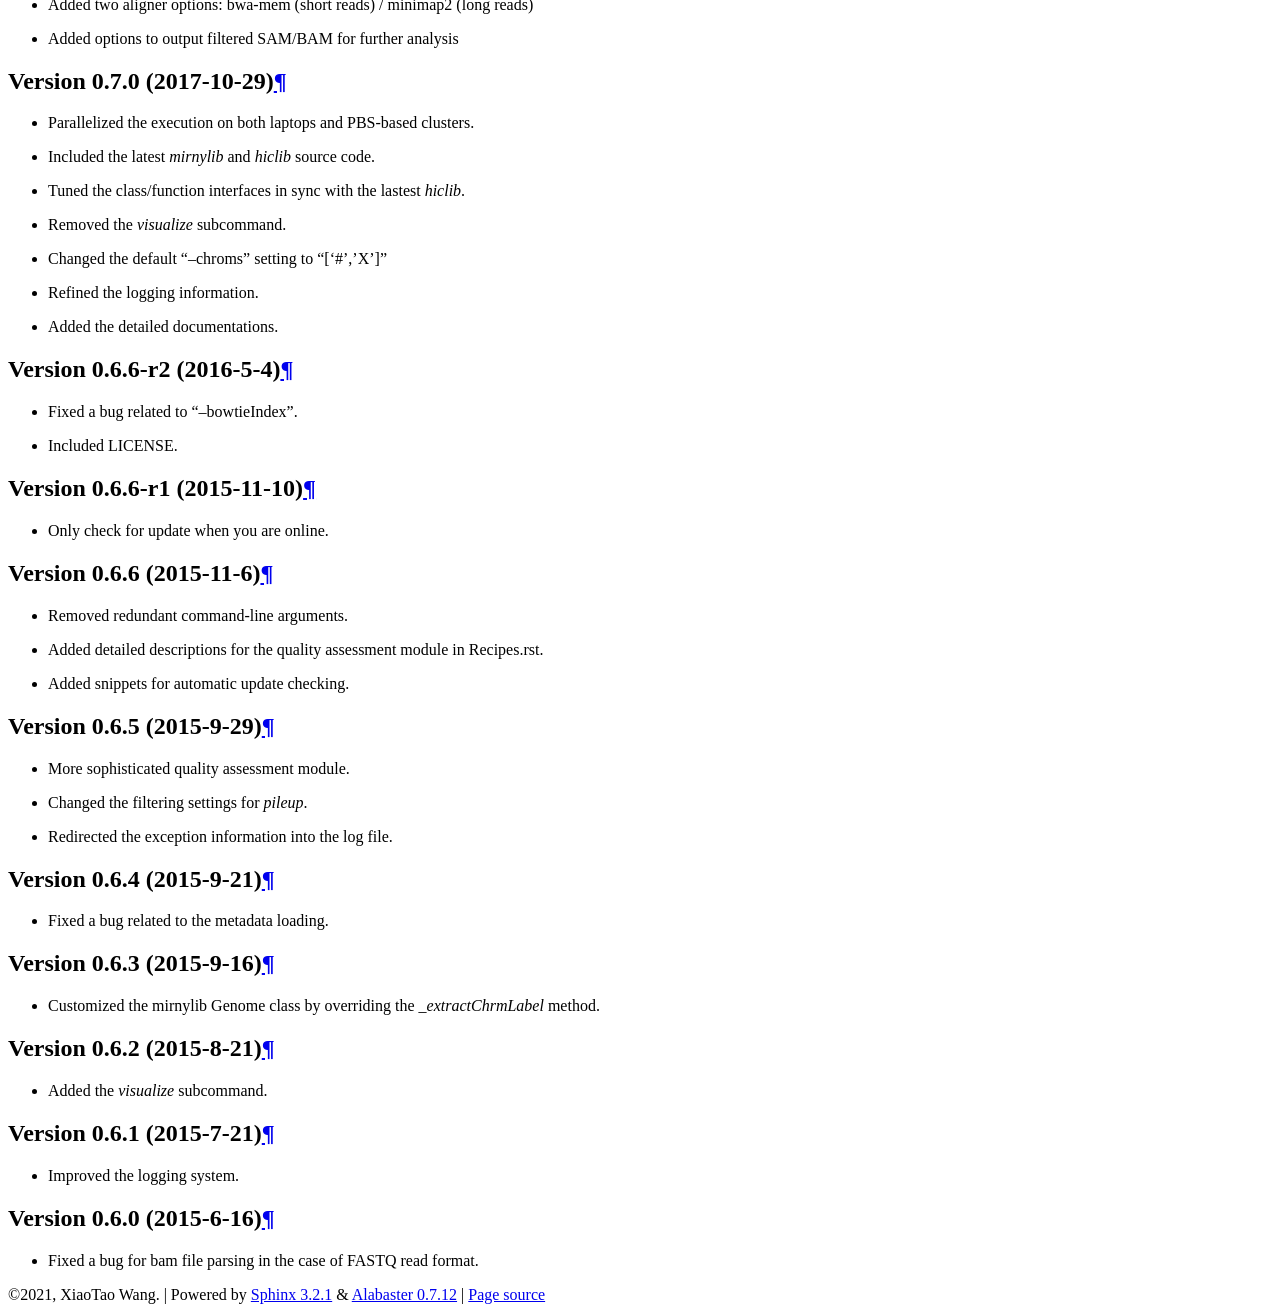
==== commit 3be38ecc: "add "--high-res" option" ====
--- a/docs/changelog.html
+++ b/docs/changelog.html
@@ -52,6 +52,7 @@
 <li class="toctree-l1"><a class="reference internal" href="parallel.html">Parallel Computation</a></li>
 <li class="toctree-l1"><a class="reference internal" href="quality.html">Experiment Quality Assessment</a></li>
 <li class="toctree-l1 current"><a class="current reference internal" href="#">Release Notes</a><ul>
+<li class="toctree-l2"><a class="reference internal" href="#version-0-8-4-r1-2021-01-16">Version 0.8.4-r1 (2021-01-16)</a></li>
 <li class="toctree-l2"><a class="reference internal" href="#version-0-8-4-2021-01-03">Version 0.8.4 (2021-01-03)</a></li>
 <li class="toctree-l2"><a class="reference internal" href="#version-0-8-3-2019-03-04">Version 0.8.3 (2019-03-04)</a></li>
 <li class="toctree-l2"><a class="reference internal" href="#version-0-8-2-2019-01-16">Version 0.8.2 (2019-01-16)</a></li>
@@ -92,6 +93,12 @@
             
   <div class="section" id="release-notes">
 <h1>Release Notes<a class="headerlink" href="#release-notes" title="Permalink to this headline">¶</a></h1>
+<div class="section" id="version-0-8-4-r1-2021-01-16">
+<h2>Version 0.8.4-r1 (2021-01-16)<a class="headerlink" href="#version-0-8-4-r1-2021-01-16" title="Permalink to this headline">¶</a></h2>
+<ul class="simple">
+<li><p>added the “–high-res” option to <code class="docutils literal notranslate"><span class="pre">runHiC</span> <span class="pre">pileup</span></code> and <code class="docutils literal notranslate"><span class="pre">runHiC</span> <span class="pre">binning</span></code>.</p></li>
+</ul>
+</div>
 <div class="section" id="version-0-8-4-2021-01-03">
 <h2>Version 0.8.4 (2021-01-03)<a class="headerlink" href="#version-0-8-4-2021-01-03" title="Permalink to this headline">¶</a></h2>
 <ul class="simple">
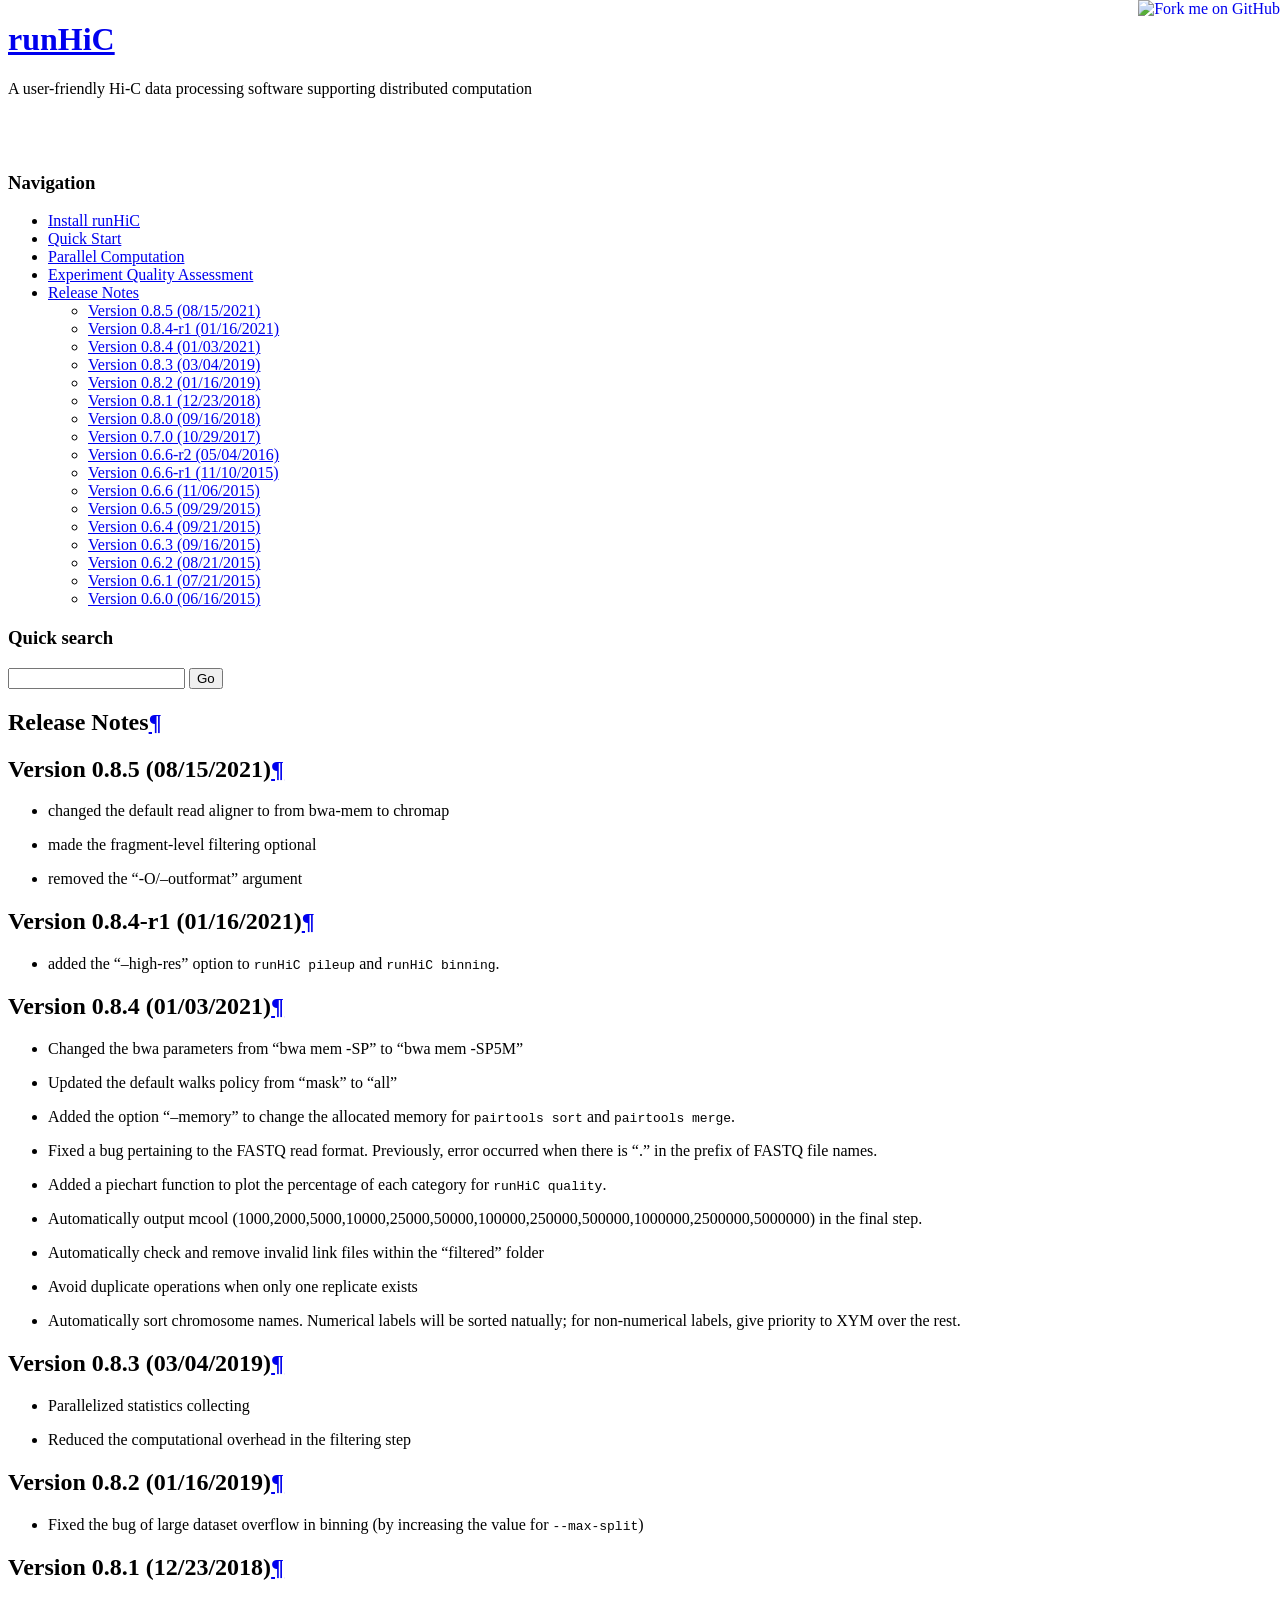
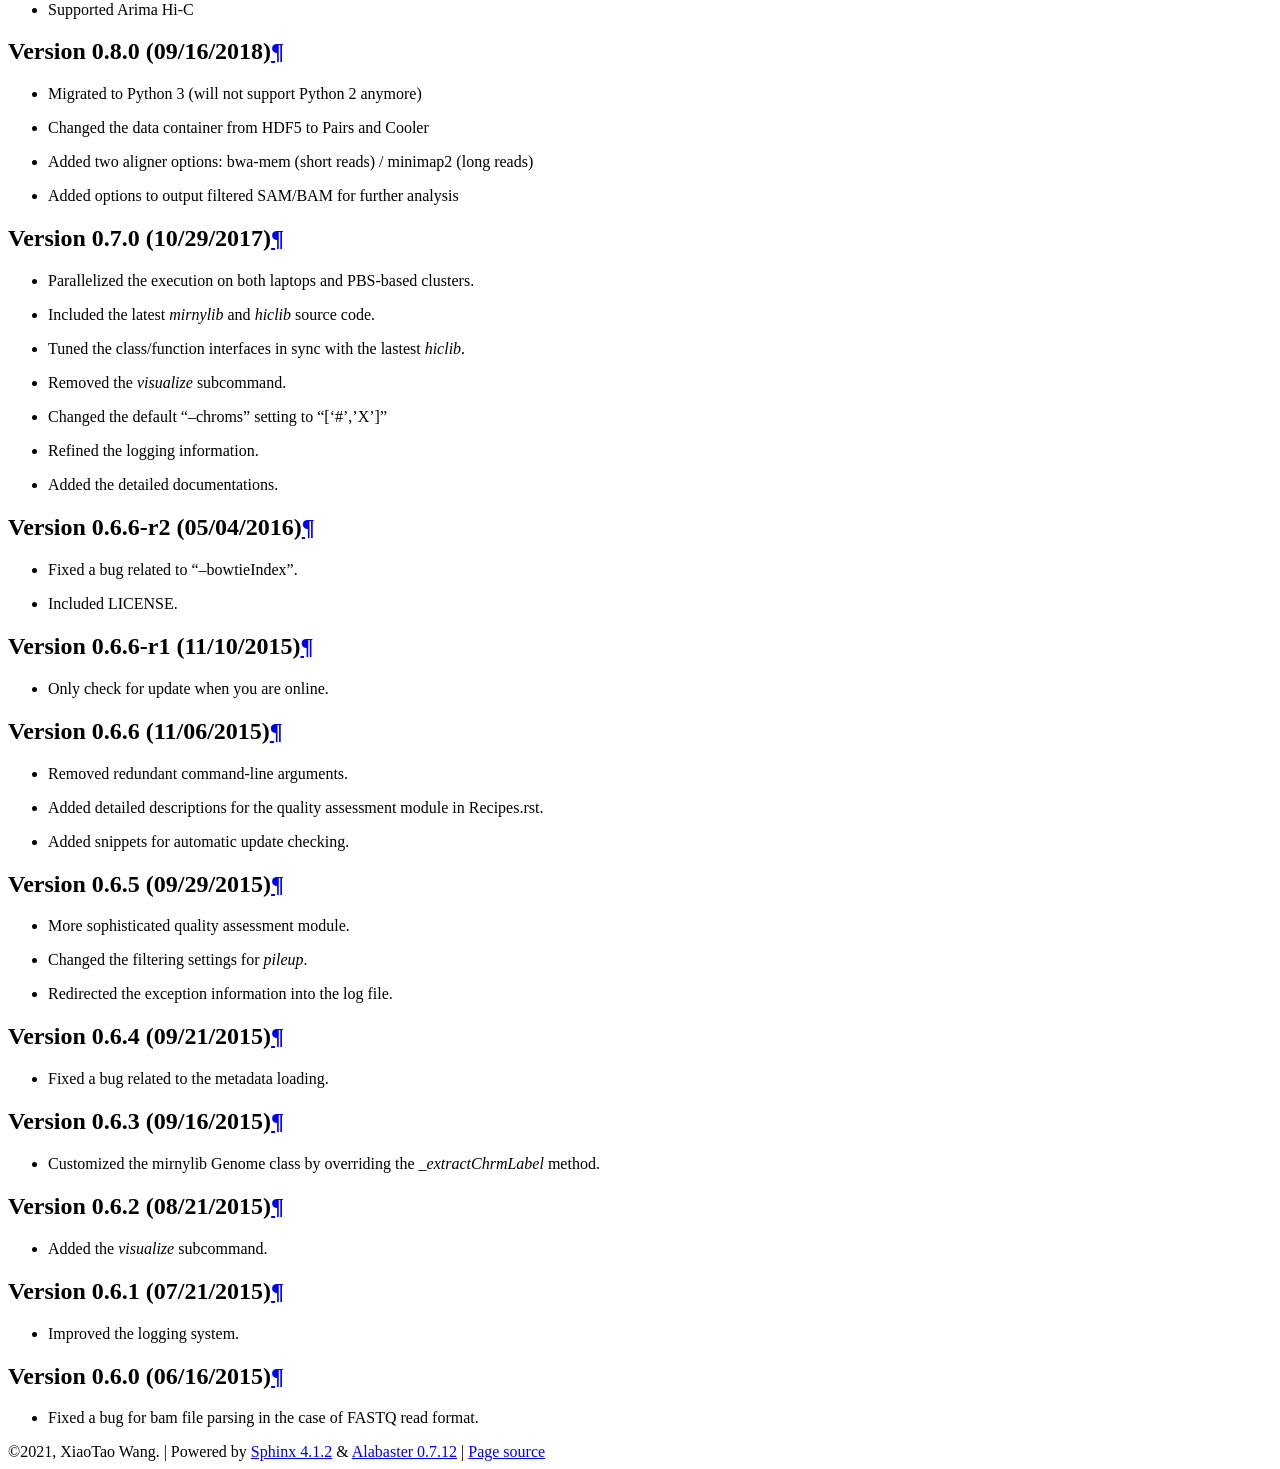
==== commit 661d4277: "update doc" ====
--- a/docs/changelog.html
+++ b/docs/changelog.html
@@ -4,15 +4,15 @@
 <html>
   <head>
     <meta charset="utf-8" />
-    <meta name="viewport" content="width=device-width, initial-scale=1.0" />
+    <meta name="viewport" content="width=device-width, initial-scale=1.0" /><meta name="generator" content="Docutils 0.17.1: http://docutils.sourceforge.net/" />
+
     <title>Release Notes &#8212; runHiC 0.8.4 documentation</title>
-    <link rel="stylesheet" href="_static/alabaster.css" type="text/css" />
-    <link rel="stylesheet" href="_static/pygments.css" type="text/css" />
-    <script id="documentation_options" data-url_root="./" src="_static/documentation_options.js"></script>
+    <link rel="stylesheet" type="text/css" href="_static/pygments.css" />
+    <link rel="stylesheet" type="text/css" href="_static/alabaster.css" />
+    <script data-url_root="./" id="documentation_options" src="_static/documentation_options.js"></script>
     <script src="_static/jquery.js"></script>
     <script src="_static/underscore.js"></script>
     <script src="_static/doctools.js"></script>
-    <script src="_static/language_data.js"></script>
     <link rel="index" title="Index" href="genindex.html" />
     <link rel="search" title="Search" href="search.html" />
     <link rel="prev" title="Experiment Quality Assessment" href="quality.html" />
@@ -52,22 +52,23 @@
 <li class="toctree-l1"><a class="reference internal" href="parallel.html">Parallel Computation</a></li>
 <li class="toctree-l1"><a class="reference internal" href="quality.html">Experiment Quality Assessment</a></li>
 <li class="toctree-l1 current"><a class="current reference internal" href="#">Release Notes</a><ul>
-<li class="toctree-l2"><a class="reference internal" href="#version-0-8-4-r1-2021-01-16">Version 0.8.4-r1 (2021-01-16)</a></li>
-<li class="toctree-l2"><a class="reference internal" href="#version-0-8-4-2021-01-03">Version 0.8.4 (2021-01-03)</a></li>
-<li class="toctree-l2"><a class="reference internal" href="#version-0-8-3-2019-03-04">Version 0.8.3 (2019-03-04)</a></li>
-<li class="toctree-l2"><a class="reference internal" href="#version-0-8-2-2019-01-16">Version 0.8.2 (2019-01-16)</a></li>
-<li class="toctree-l2"><a class="reference internal" href="#version-0-8-1-2018-12-23">Version 0.8.1 (2018-12-23)</a></li>
-<li class="toctree-l2"><a class="reference internal" href="#version-0-8-0-2018-9-16">Version 0.8.0 (2018-9-16)</a></li>
-<li class="toctree-l2"><a class="reference internal" href="#version-0-7-0-2017-10-29">Version 0.7.0 (2017-10-29)</a></li>
-<li class="toctree-l2"><a class="reference internal" href="#version-0-6-6-r2-2016-5-4">Version 0.6.6-r2 (2016-5-4)</a></li>
-<li class="toctree-l2"><a class="reference internal" href="#version-0-6-6-r1-2015-11-10">Version 0.6.6-r1 (2015-11-10)</a></li>
-<li class="toctree-l2"><a class="reference internal" href="#version-0-6-6-2015-11-6">Version 0.6.6 (2015-11-6)</a></li>
-<li class="toctree-l2"><a class="reference internal" href="#version-0-6-5-2015-9-29">Version 0.6.5 (2015-9-29)</a></li>
-<li class="toctree-l2"><a class="reference internal" href="#version-0-6-4-2015-9-21">Version 0.6.4 (2015-9-21)</a></li>
-<li class="toctree-l2"><a class="reference internal" href="#version-0-6-3-2015-9-16">Version 0.6.3 (2015-9-16)</a></li>
-<li class="toctree-l2"><a class="reference internal" href="#version-0-6-2-2015-8-21">Version 0.6.2 (2015-8-21)</a></li>
-<li class="toctree-l2"><a class="reference internal" href="#version-0-6-1-2015-7-21">Version 0.6.1 (2015-7-21)</a></li>
-<li class="toctree-l2"><a class="reference internal" href="#version-0-6-0-2015-6-16">Version 0.6.0 (2015-6-16)</a></li>
+<li class="toctree-l2"><a class="reference internal" href="#version-0-8-5-08-15-2021">Version 0.8.5 (08/15/2021)</a></li>
+<li class="toctree-l2"><a class="reference internal" href="#version-0-8-4-r1-01-16-2021">Version 0.8.4-r1 (01/16/2021)</a></li>
+<li class="toctree-l2"><a class="reference internal" href="#version-0-8-4-01-03-2021">Version 0.8.4 (01/03/2021)</a></li>
+<li class="toctree-l2"><a class="reference internal" href="#version-0-8-3-03-04-2019">Version 0.8.3 (03/04/2019)</a></li>
+<li class="toctree-l2"><a class="reference internal" href="#version-0-8-2-01-16-2019">Version 0.8.2 (01/16/2019)</a></li>
+<li class="toctree-l2"><a class="reference internal" href="#version-0-8-1-12-23-2018">Version 0.8.1 (12/23/2018)</a></li>
+<li class="toctree-l2"><a class="reference internal" href="#version-0-8-0-09-16-2018">Version 0.8.0 (09/16/2018)</a></li>
+<li class="toctree-l2"><a class="reference internal" href="#version-0-7-0-10-29-2017">Version 0.7.0 (10/29/2017)</a></li>
+<li class="toctree-l2"><a class="reference internal" href="#version-0-6-6-r2-05-04-2016">Version 0.6.6-r2 (05/04/2016)</a></li>
+<li class="toctree-l2"><a class="reference internal" href="#version-0-6-6-r1-11-10-2015">Version 0.6.6-r1 (11/10/2015)</a></li>
+<li class="toctree-l2"><a class="reference internal" href="#version-0-6-6-11-06-2015">Version 0.6.6 (11/06/2015)</a></li>
+<li class="toctree-l2"><a class="reference internal" href="#version-0-6-5-09-29-2015">Version 0.6.5 (09/29/2015)</a></li>
+<li class="toctree-l2"><a class="reference internal" href="#version-0-6-4-09-21-2015">Version 0.6.4 (09/21/2015)</a></li>
+<li class="toctree-l2"><a class="reference internal" href="#version-0-6-3-09-16-2015">Version 0.6.3 (09/16/2015)</a></li>
+<li class="toctree-l2"><a class="reference internal" href="#version-0-6-2-08-21-2015">Version 0.6.2 (08/21/2015)</a></li>
+<li class="toctree-l2"><a class="reference internal" href="#version-0-6-1-07-21-2015">Version 0.6.1 (07/21/2015)</a></li>
+<li class="toctree-l2"><a class="reference internal" href="#version-0-6-0-06-16-2015">Version 0.6.0 (06/16/2015)</a></li>
 </ul>
 </li>
 </ul>
@@ -77,7 +78,7 @@
   <h3 id="searchlabel">Quick search</h3>
     <div class="searchformwrapper">
     <form class="search" action="search.html" method="get">
-      <input type="text" name="q" aria-labelledby="searchlabel" />
+      <input type="text" name="q" aria-labelledby="searchlabel" autocomplete="off" autocorrect="off" autocapitalize="off" spellcheck="false"/>
       <input type="submit" value="Go" />
     </form>
     </div>
@@ -91,16 +92,24 @@
 
           <div class="body" role="main">
             
-  <div class="section" id="release-notes">
+  <section id="release-notes">
 <h1>Release Notes<a class="headerlink" href="#release-notes" title="Permalink to this headline">¶</a></h1>
-<div class="section" id="version-0-8-4-r1-2021-01-16">
-<h2>Version 0.8.4-r1 (2021-01-16)<a class="headerlink" href="#version-0-8-4-r1-2021-01-16" title="Permalink to this headline">¶</a></h2>
+<section id="version-0-8-5-08-15-2021">
+<h2>Version 0.8.5 (08/15/2021)<a class="headerlink" href="#version-0-8-5-08-15-2021" title="Permalink to this headline">¶</a></h2>
+<ul class="simple">
+<li><p>changed the default read aligner to from bwa-mem to chromap</p></li>
+<li><p>made the fragment-level filtering optional</p></li>
+<li><p>removed the “-O/–outformat” argument</p></li>
+</ul>
+</section>
+<section id="version-0-8-4-r1-01-16-2021">
+<h2>Version 0.8.4-r1 (01/16/2021)<a class="headerlink" href="#version-0-8-4-r1-01-16-2021" title="Permalink to this headline">¶</a></h2>
 <ul class="simple">
 <li><p>added the “–high-res” option to <code class="docutils literal notranslate"><span class="pre">runHiC</span> <span class="pre">pileup</span></code> and <code class="docutils literal notranslate"><span class="pre">runHiC</span> <span class="pre">binning</span></code>.</p></li>
 </ul>
-</div>
-<div class="section" id="version-0-8-4-2021-01-03">
-<h2>Version 0.8.4 (2021-01-03)<a class="headerlink" href="#version-0-8-4-2021-01-03" title="Permalink to this headline">¶</a></h2>
+</section>
+<section id="version-0-8-4-01-03-2021">
+<h2>Version 0.8.4 (01/03/2021)<a class="headerlink" href="#version-0-8-4-01-03-2021" title="Permalink to this headline">¶</a></h2>
 <ul class="simple">
 <li><p>Changed the bwa parameters from “bwa mem -SP” to “bwa mem -SP5M”</p></li>
 <li><p>Updated the default walks policy from “mask” to “all”</p></li>
@@ -112,37 +121,37 @@
 <li><p>Avoid duplicate operations when only one replicate exists</p></li>
 <li><p>Automatically sort chromosome names. Numerical labels will be sorted natually; for non-numerical labels, give priority to XYM over the rest.</p></li>
 </ul>
-</div>
-<div class="section" id="version-0-8-3-2019-03-04">
-<h2>Version 0.8.3 (2019-03-04)<a class="headerlink" href="#version-0-8-3-2019-03-04" title="Permalink to this headline">¶</a></h2>
+</section>
+<section id="version-0-8-3-03-04-2019">
+<h2>Version 0.8.3 (03/04/2019)<a class="headerlink" href="#version-0-8-3-03-04-2019" title="Permalink to this headline">¶</a></h2>
 <ul class="simple">
 <li><p>Parallelized statistics collecting</p></li>
 <li><p>Reduced the computational overhead in the filtering step</p></li>
 </ul>
-</div>
-<div class="section" id="version-0-8-2-2019-01-16">
-<h2>Version 0.8.2 (2019-01-16)<a class="headerlink" href="#version-0-8-2-2019-01-16" title="Permalink to this headline">¶</a></h2>
+</section>
+<section id="version-0-8-2-01-16-2019">
+<h2>Version 0.8.2 (01/16/2019)<a class="headerlink" href="#version-0-8-2-01-16-2019" title="Permalink to this headline">¶</a></h2>
 <ul class="simple">
 <li><p>Fixed the bug of large dataset overflow in binning (by increasing the value for <code class="docutils literal notranslate"><span class="pre">--max-split</span></code>)</p></li>
 </ul>
-</div>
-<div class="section" id="version-0-8-1-2018-12-23">
-<h2>Version 0.8.1 (2018-12-23)<a class="headerlink" href="#version-0-8-1-2018-12-23" title="Permalink to this headline">¶</a></h2>
+</section>
+<section id="version-0-8-1-12-23-2018">
+<h2>Version 0.8.1 (12/23/2018)<a class="headerlink" href="#version-0-8-1-12-23-2018" title="Permalink to this headline">¶</a></h2>
 <ul class="simple">
 <li><p>Supported Arima Hi-C</p></li>
 </ul>
-</div>
-<div class="section" id="version-0-8-0-2018-9-16">
-<h2>Version 0.8.0 (2018-9-16)<a class="headerlink" href="#version-0-8-0-2018-9-16" title="Permalink to this headline">¶</a></h2>
+</section>
+<section id="version-0-8-0-09-16-2018">
+<h2>Version 0.8.0 (09/16/2018)<a class="headerlink" href="#version-0-8-0-09-16-2018" title="Permalink to this headline">¶</a></h2>
 <ul class="simple">
 <li><p>Migrated to Python 3 (will not support Python 2 anymore)</p></li>
 <li><p>Changed the data container from HDF5 to Pairs and Cooler</p></li>
 <li><p>Added two aligner options: bwa-mem (short reads) / minimap2 (long reads)</p></li>
 <li><p>Added options to output filtered SAM/BAM for further analysis</p></li>
 </ul>
-</div>
-<div class="section" id="version-0-7-0-2017-10-29">
-<h2>Version 0.7.0 (2017-10-29)<a class="headerlink" href="#version-0-7-0-2017-10-29" title="Permalink to this headline">¶</a></h2>
+</section>
+<section id="version-0-7-0-10-29-2017">
+<h2>Version 0.7.0 (10/29/2017)<a class="headerlink" href="#version-0-7-0-10-29-2017" title="Permalink to this headline">¶</a></h2>
 <ul class="simple">
 <li><p>Parallelized the execution on both laptops and PBS-based clusters.</p></li>
 <li><p>Included the latest <em>mirnylib</em> and <em>hiclib</em> source code.</p></li>
@@ -152,67 +161,67 @@
 <li><p>Refined the logging information.</p></li>
 <li><p>Added the detailed documentations.</p></li>
 </ul>
-</div>
-<div class="section" id="version-0-6-6-r2-2016-5-4">
-<h2>Version 0.6.6-r2 (2016-5-4)<a class="headerlink" href="#version-0-6-6-r2-2016-5-4" title="Permalink to this headline">¶</a></h2>
+</section>
+<section id="version-0-6-6-r2-05-04-2016">
+<h2>Version 0.6.6-r2 (05/04/2016)<a class="headerlink" href="#version-0-6-6-r2-05-04-2016" title="Permalink to this headline">¶</a></h2>
 <ul class="simple">
 <li><p>Fixed a bug related to “–bowtieIndex”.</p></li>
 <li><p>Included LICENSE.</p></li>
 </ul>
-</div>
-<div class="section" id="version-0-6-6-r1-2015-11-10">
-<h2>Version 0.6.6-r1 (2015-11-10)<a class="headerlink" href="#version-0-6-6-r1-2015-11-10" title="Permalink to this headline">¶</a></h2>
+</section>
+<section id="version-0-6-6-r1-11-10-2015">
+<h2>Version 0.6.6-r1 (11/10/2015)<a class="headerlink" href="#version-0-6-6-r1-11-10-2015" title="Permalink to this headline">¶</a></h2>
 <ul class="simple">
 <li><p>Only check for update when you are online.</p></li>
 </ul>
-</div>
-<div class="section" id="version-0-6-6-2015-11-6">
-<h2>Version 0.6.6 (2015-11-6)<a class="headerlink" href="#version-0-6-6-2015-11-6" title="Permalink to this headline">¶</a></h2>
+</section>
+<section id="version-0-6-6-11-06-2015">
+<h2>Version 0.6.6 (11/06/2015)<a class="headerlink" href="#version-0-6-6-11-06-2015" title="Permalink to this headline">¶</a></h2>
 <ul class="simple">
 <li><p>Removed redundant command-line arguments.</p></li>
 <li><p>Added detailed descriptions for the quality assessment module in Recipes.rst.</p></li>
 <li><p>Added snippets for automatic update checking.</p></li>
 </ul>
-</div>
-<div class="section" id="version-0-6-5-2015-9-29">
-<h2>Version 0.6.5 (2015-9-29)<a class="headerlink" href="#version-0-6-5-2015-9-29" title="Permalink to this headline">¶</a></h2>
+</section>
+<section id="version-0-6-5-09-29-2015">
+<h2>Version 0.6.5 (09/29/2015)<a class="headerlink" href="#version-0-6-5-09-29-2015" title="Permalink to this headline">¶</a></h2>
 <ul class="simple">
 <li><p>More sophisticated quality assessment module.</p></li>
 <li><p>Changed the filtering settings for <em>pileup</em>.</p></li>
 <li><p>Redirected the exception information into the log file.</p></li>
 </ul>
-</div>
-<div class="section" id="version-0-6-4-2015-9-21">
-<h2>Version 0.6.4 (2015-9-21)<a class="headerlink" href="#version-0-6-4-2015-9-21" title="Permalink to this headline">¶</a></h2>
+</section>
+<section id="version-0-6-4-09-21-2015">
+<h2>Version 0.6.4 (09/21/2015)<a class="headerlink" href="#version-0-6-4-09-21-2015" title="Permalink to this headline">¶</a></h2>
 <ul class="simple">
 <li><p>Fixed a bug related to the metadata loading.</p></li>
 </ul>
-</div>
-<div class="section" id="version-0-6-3-2015-9-16">
-<h2>Version 0.6.3 (2015-9-16)<a class="headerlink" href="#version-0-6-3-2015-9-16" title="Permalink to this headline">¶</a></h2>
+</section>
+<section id="version-0-6-3-09-16-2015">
+<h2>Version 0.6.3 (09/16/2015)<a class="headerlink" href="#version-0-6-3-09-16-2015" title="Permalink to this headline">¶</a></h2>
 <ul class="simple">
 <li><p>Customized the mirnylib Genome class by overriding the <em>_extractChrmLabel</em> method.</p></li>
 </ul>
-</div>
-<div class="section" id="version-0-6-2-2015-8-21">
-<h2>Version 0.6.2 (2015-8-21)<a class="headerlink" href="#version-0-6-2-2015-8-21" title="Permalink to this headline">¶</a></h2>
+</section>
+<section id="version-0-6-2-08-21-2015">
+<h2>Version 0.6.2 (08/21/2015)<a class="headerlink" href="#version-0-6-2-08-21-2015" title="Permalink to this headline">¶</a></h2>
 <ul class="simple">
 <li><p>Added the <em>visualize</em> subcommand.</p></li>
 </ul>
-</div>
-<div class="section" id="version-0-6-1-2015-7-21">
-<h2>Version 0.6.1 (2015-7-21)<a class="headerlink" href="#version-0-6-1-2015-7-21" title="Permalink to this headline">¶</a></h2>
+</section>
+<section id="version-0-6-1-07-21-2015">
+<h2>Version 0.6.1 (07/21/2015)<a class="headerlink" href="#version-0-6-1-07-21-2015" title="Permalink to this headline">¶</a></h2>
 <ul class="simple">
 <li><p>Improved the logging system.</p></li>
 </ul>
-</div>
-<div class="section" id="version-0-6-0-2015-6-16">
-<h2>Version 0.6.0 (2015-6-16)<a class="headerlink" href="#version-0-6-0-2015-6-16" title="Permalink to this headline">¶</a></h2>
+</section>
+<section id="version-0-6-0-06-16-2015">
+<h2>Version 0.6.0 (06/16/2015)<a class="headerlink" href="#version-0-6-0-06-16-2015" title="Permalink to this headline">¶</a></h2>
 <ul class="simple">
 <li><p>Fixed a bug for bam file parsing in the case of FASTQ read format.</p></li>
 </ul>
-</div>
-</div>
+</section>
+</section>
 
 
           </div>
@@ -225,7 +234,7 @@
       &copy;2021, XiaoTao Wang.
       
       |
-      Powered by <a href="http://sphinx-doc.org/">Sphinx 3.2.1</a>
+      Powered by <a href="http://sphinx-doc.org/">Sphinx 4.1.2</a>
       &amp; <a href="https://github.com/bitprophet/alabaster">Alabaster 0.7.12</a>
       
       |
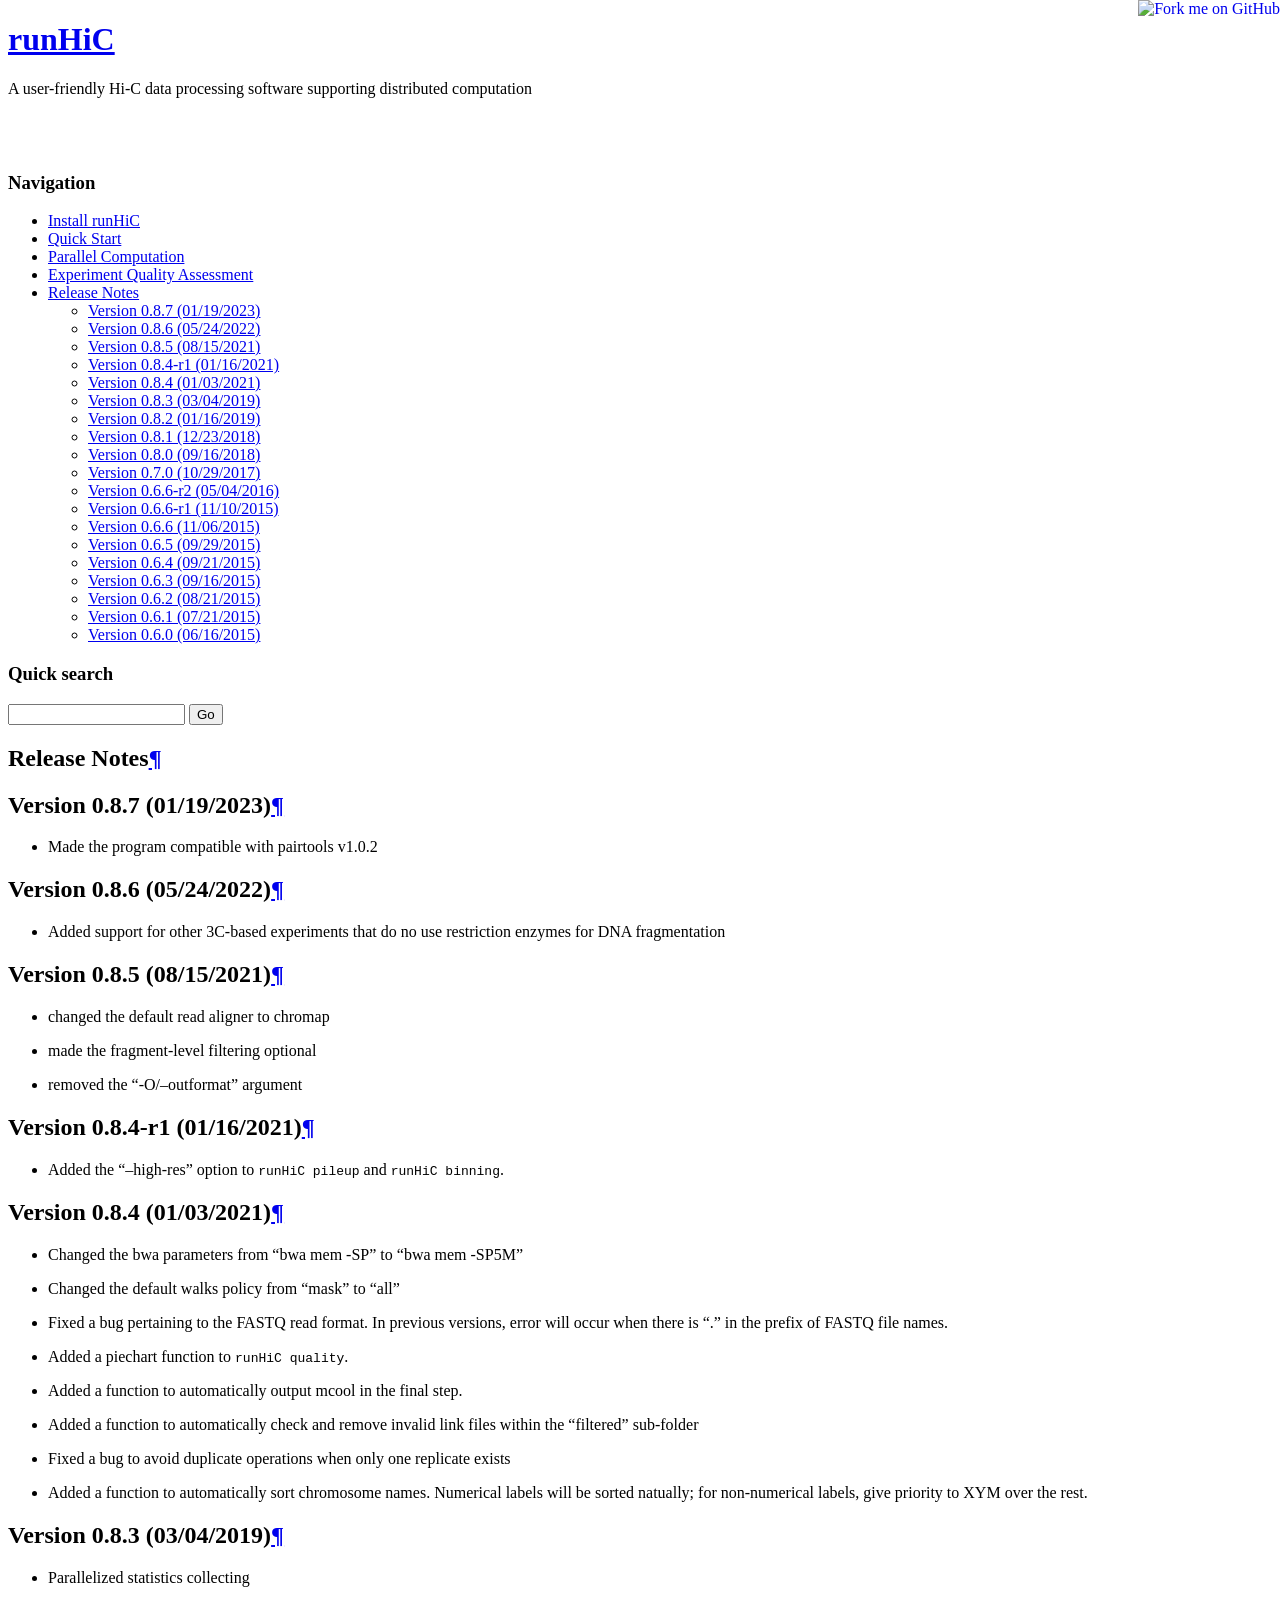
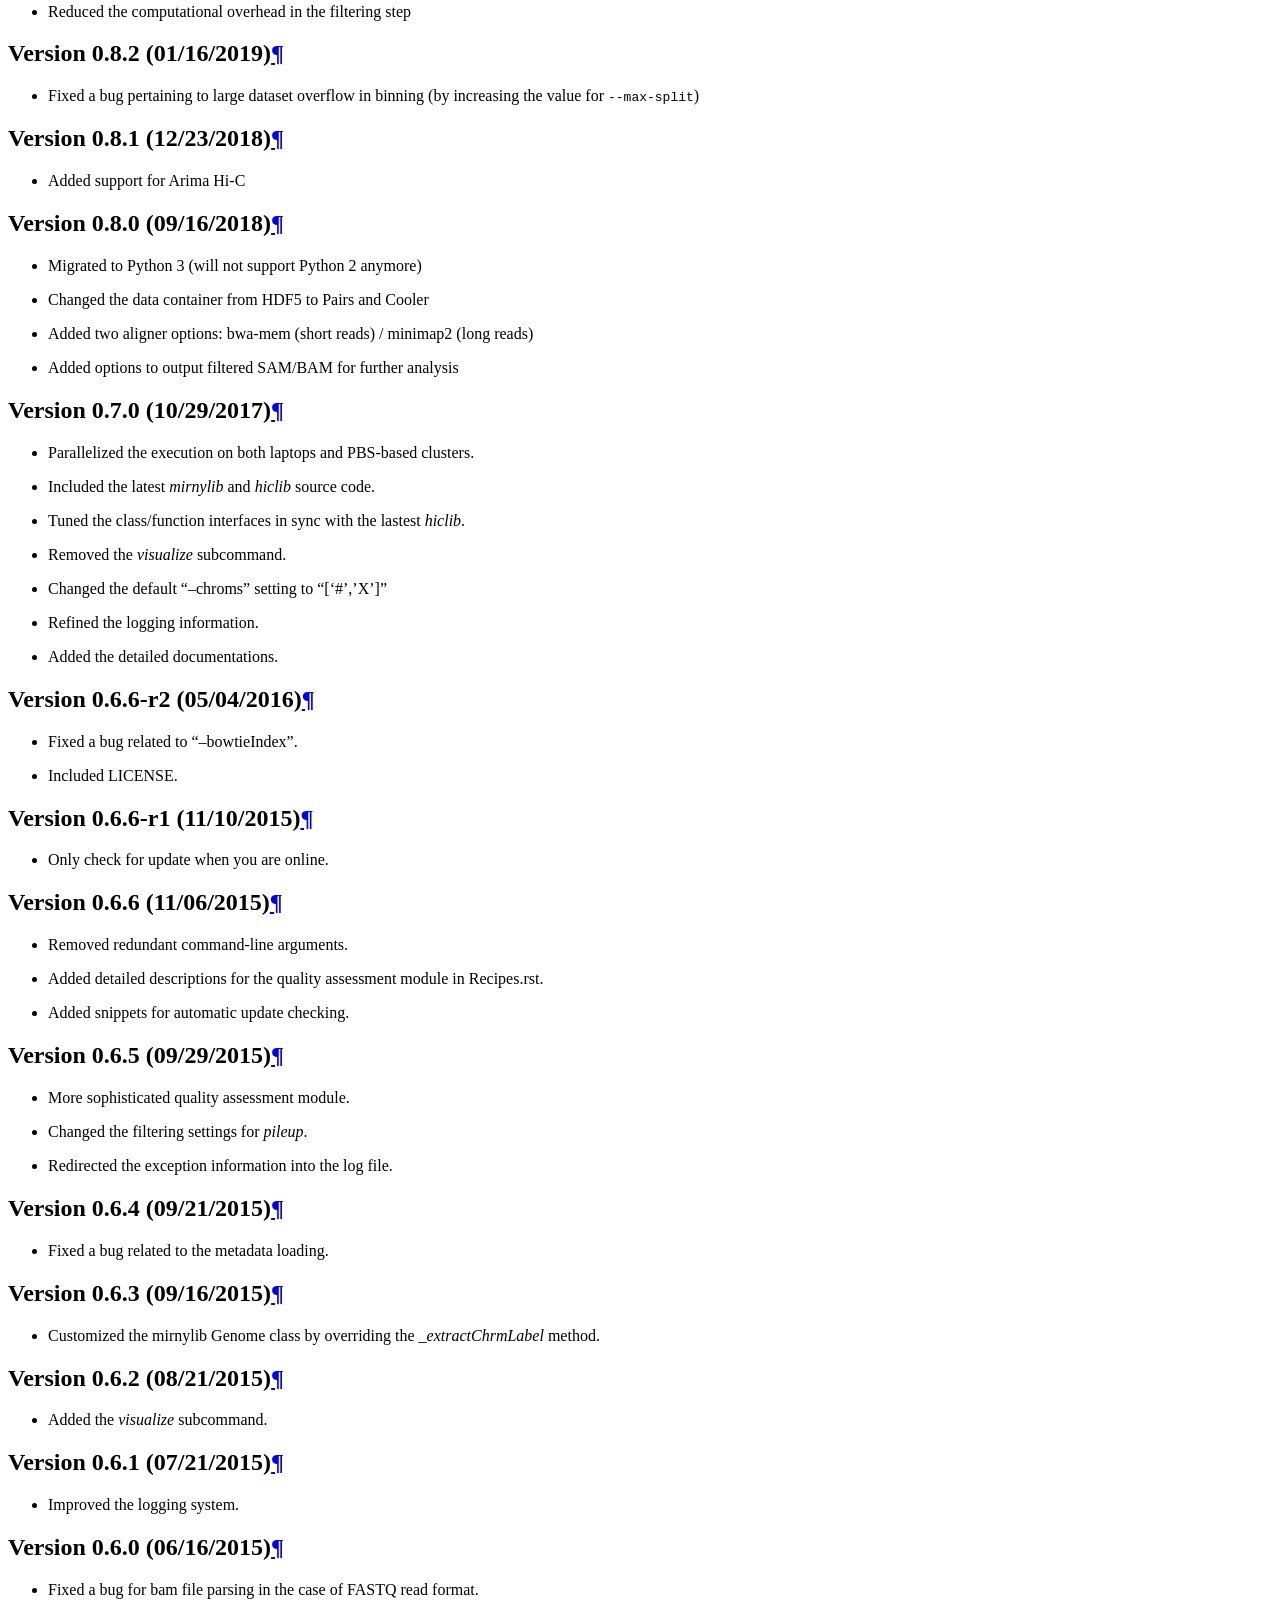
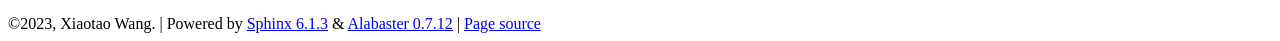
==== commit fc04779a: "update doc" ====
--- a/docs/changelog.html
+++ b/docs/changelog.html
@@ -1,18 +1,17 @@
 
 <!DOCTYPE html>
 
-<html>
+<html lang="en">
   <head>
     <meta charset="utf-8" />
-    <meta name="viewport" content="width=device-width, initial-scale=1.0" /><meta name="generator" content="Docutils 0.17.1: http://docutils.sourceforge.net/" />
-
-    <title>Release Notes &#8212; runHiC 0.8.4 documentation</title>
+    <meta name="viewport" content="width=device-width, initial-scale=1.0" /><meta name="generator" content="Docutils 0.18.1: http://docutils.sourceforge.net/" />
+
+    <title>Release Notes &#8212; runHiC 0.8.7 documentation</title>
     <link rel="stylesheet" type="text/css" href="_static/pygments.css" />
     <link rel="stylesheet" type="text/css" href="_static/alabaster.css" />
     <script data-url_root="./" id="documentation_options" src="_static/documentation_options.js"></script>
-    <script src="_static/jquery.js"></script>
-    <script src="_static/underscore.js"></script>
     <script src="_static/doctools.js"></script>
+    <script src="_static/sphinx_highlight.js"></script>
     <link rel="index" title="Index" href="genindex.html" />
     <link rel="search" title="Search" href="search.html" />
     <link rel="prev" title="Experiment Quality Assessment" href="quality.html" />
@@ -52,6 +51,8 @@
 <li class="toctree-l1"><a class="reference internal" href="parallel.html">Parallel Computation</a></li>
 <li class="toctree-l1"><a class="reference internal" href="quality.html">Experiment Quality Assessment</a></li>
 <li class="toctree-l1 current"><a class="current reference internal" href="#">Release Notes</a><ul>
+<li class="toctree-l2"><a class="reference internal" href="#version-0-8-7-01-19-2023">Version 0.8.7 (01/19/2023)</a></li>
+<li class="toctree-l2"><a class="reference internal" href="#version-0-8-6-05-24-2022">Version 0.8.6 (05/24/2022)</a></li>
 <li class="toctree-l2"><a class="reference internal" href="#version-0-8-5-08-15-2021">Version 0.8.5 (08/15/2021)</a></li>
 <li class="toctree-l2"><a class="reference internal" href="#version-0-8-4-r1-01-16-2021">Version 0.8.4-r1 (01/16/2021)</a></li>
 <li class="toctree-l2"><a class="reference internal" href="#version-0-8-4-01-03-2021">Version 0.8.4 (01/03/2021)</a></li>
@@ -83,7 +84,7 @@
     </form>
     </div>
 </div>
-<script>$('#searchbox').show(0);</script>
+<script>document.getElementById('searchbox').style.display = "block"</script>
         </div>
       </div>
       <div class="documentwrapper">
@@ -93,56 +94,67 @@
           <div class="body" role="main">
             
   <section id="release-notes">
-<h1>Release Notes<a class="headerlink" href="#release-notes" title="Permalink to this headline">¶</a></h1>
+<h1>Release Notes<a class="headerlink" href="#release-notes" title="Permalink to this heading">¶</a></h1>
+<section id="version-0-8-7-01-19-2023">
+<h2>Version 0.8.7 (01/19/2023)<a class="headerlink" href="#version-0-8-7-01-19-2023" title="Permalink to this heading">¶</a></h2>
+<ul class="simple">
+<li><p>Made the program compatible with pairtools v1.0.2</p></li>
+</ul>
+</section>
+<section id="version-0-8-6-05-24-2022">
+<h2>Version 0.8.6 (05/24/2022)<a class="headerlink" href="#version-0-8-6-05-24-2022" title="Permalink to this heading">¶</a></h2>
+<ul class="simple">
+<li><p>Added support for other 3C-based experiments that do no use restriction enzymes for DNA fragmentation</p></li>
+</ul>
+</section>
 <section id="version-0-8-5-08-15-2021">
-<h2>Version 0.8.5 (08/15/2021)<a class="headerlink" href="#version-0-8-5-08-15-2021" title="Permalink to this headline">¶</a></h2>
-<ul class="simple">
-<li><p>changed the default read aligner to from bwa-mem to chromap</p></li>
+<h2>Version 0.8.5 (08/15/2021)<a class="headerlink" href="#version-0-8-5-08-15-2021" title="Permalink to this heading">¶</a></h2>
+<ul class="simple">
+<li><p>changed the default read aligner to chromap</p></li>
 <li><p>made the fragment-level filtering optional</p></li>
 <li><p>removed the “-O/–outformat” argument</p></li>
 </ul>
 </section>
 <section id="version-0-8-4-r1-01-16-2021">
-<h2>Version 0.8.4-r1 (01/16/2021)<a class="headerlink" href="#version-0-8-4-r1-01-16-2021" title="Permalink to this headline">¶</a></h2>
-<ul class="simple">
-<li><p>added the “–high-res” option to <code class="docutils literal notranslate"><span class="pre">runHiC</span> <span class="pre">pileup</span></code> and <code class="docutils literal notranslate"><span class="pre">runHiC</span> <span class="pre">binning</span></code>.</p></li>
+<h2>Version 0.8.4-r1 (01/16/2021)<a class="headerlink" href="#version-0-8-4-r1-01-16-2021" title="Permalink to this heading">¶</a></h2>
+<ul class="simple">
+<li><p>Added the “–high-res” option to <code class="docutils literal notranslate"><span class="pre">runHiC</span> <span class="pre">pileup</span></code> and <code class="docutils literal notranslate"><span class="pre">runHiC</span> <span class="pre">binning</span></code>.</p></li>
 </ul>
 </section>
 <section id="version-0-8-4-01-03-2021">
-<h2>Version 0.8.4 (01/03/2021)<a class="headerlink" href="#version-0-8-4-01-03-2021" title="Permalink to this headline">¶</a></h2>
+<h2>Version 0.8.4 (01/03/2021)<a class="headerlink" href="#version-0-8-4-01-03-2021" title="Permalink to this heading">¶</a></h2>
 <ul class="simple">
 <li><p>Changed the bwa parameters from “bwa mem -SP” to “bwa mem -SP5M”</p></li>
-<li><p>Updated the default walks policy from “mask” to “all”</p></li>
-<li><p>Added the option “–memory” to change the allocated memory for <code class="docutils literal notranslate"><span class="pre">pairtools</span> <span class="pre">sort</span></code> and <code class="docutils literal notranslate"><span class="pre">pairtools</span> <span class="pre">merge</span></code>.</p></li>
-<li><p>Fixed a bug pertaining to the FASTQ read format. Previously, error occurred when there is “.” in the prefix of FASTQ file names.</p></li>
-<li><p>Added a piechart function to plot the percentage of each category for <code class="docutils literal notranslate"><span class="pre">runHiC</span> <span class="pre">quality</span></code>.</p></li>
-<li><p>Automatically output mcool (1000,2000,5000,10000,25000,50000,100000,250000,500000,1000000,2500000,5000000) in the final step.</p></li>
-<li><p>Automatically check and remove invalid link files within the “filtered” folder</p></li>
-<li><p>Avoid duplicate operations when only one replicate exists</p></li>
-<li><p>Automatically sort chromosome names. Numerical labels will be sorted natually; for non-numerical labels, give priority to XYM over the rest.</p></li>
+<li><p>Changed the default walks policy from “mask” to “all”</p></li>
+<li><p>Fixed a bug pertaining to the FASTQ read format. In previous versions, error will occur when there is “.” in the prefix of FASTQ file names.</p></li>
+<li><p>Added a piechart function to <code class="docutils literal notranslate"><span class="pre">runHiC</span> <span class="pre">quality</span></code>.</p></li>
+<li><p>Added a function to automatically output mcool in the final step.</p></li>
+<li><p>Added a function to automatically check and remove invalid link files within the “filtered” sub-folder</p></li>
+<li><p>Fixed a bug to avoid duplicate operations when only one replicate exists</p></li>
+<li><p>Added a function to automatically sort chromosome names. Numerical labels will be sorted natually; for non-numerical labels, give priority to XYM over the rest.</p></li>
 </ul>
 </section>
 <section id="version-0-8-3-03-04-2019">
-<h2>Version 0.8.3 (03/04/2019)<a class="headerlink" href="#version-0-8-3-03-04-2019" title="Permalink to this headline">¶</a></h2>
+<h2>Version 0.8.3 (03/04/2019)<a class="headerlink" href="#version-0-8-3-03-04-2019" title="Permalink to this heading">¶</a></h2>
 <ul class="simple">
 <li><p>Parallelized statistics collecting</p></li>
 <li><p>Reduced the computational overhead in the filtering step</p></li>
 </ul>
 </section>
 <section id="version-0-8-2-01-16-2019">
-<h2>Version 0.8.2 (01/16/2019)<a class="headerlink" href="#version-0-8-2-01-16-2019" title="Permalink to this headline">¶</a></h2>
-<ul class="simple">
-<li><p>Fixed the bug of large dataset overflow in binning (by increasing the value for <code class="docutils literal notranslate"><span class="pre">--max-split</span></code>)</p></li>
+<h2>Version 0.8.2 (01/16/2019)<a class="headerlink" href="#version-0-8-2-01-16-2019" title="Permalink to this heading">¶</a></h2>
+<ul class="simple">
+<li><p>Fixed a bug pertaining to large dataset overflow in binning (by increasing the value for <code class="docutils literal notranslate"><span class="pre">--max-split</span></code>)</p></li>
 </ul>
 </section>
 <section id="version-0-8-1-12-23-2018">
-<h2>Version 0.8.1 (12/23/2018)<a class="headerlink" href="#version-0-8-1-12-23-2018" title="Permalink to this headline">¶</a></h2>
-<ul class="simple">
-<li><p>Supported Arima Hi-C</p></li>
+<h2>Version 0.8.1 (12/23/2018)<a class="headerlink" href="#version-0-8-1-12-23-2018" title="Permalink to this heading">¶</a></h2>
+<ul class="simple">
+<li><p>Added support for Arima Hi-C</p></li>
 </ul>
 </section>
 <section id="version-0-8-0-09-16-2018">
-<h2>Version 0.8.0 (09/16/2018)<a class="headerlink" href="#version-0-8-0-09-16-2018" title="Permalink to this headline">¶</a></h2>
+<h2>Version 0.8.0 (09/16/2018)<a class="headerlink" href="#version-0-8-0-09-16-2018" title="Permalink to this heading">¶</a></h2>
 <ul class="simple">
 <li><p>Migrated to Python 3 (will not support Python 2 anymore)</p></li>
 <li><p>Changed the data container from HDF5 to Pairs and Cooler</p></li>
@@ -151,7 +163,7 @@
 </ul>
 </section>
 <section id="version-0-7-0-10-29-2017">
-<h2>Version 0.7.0 (10/29/2017)<a class="headerlink" href="#version-0-7-0-10-29-2017" title="Permalink to this headline">¶</a></h2>
+<h2>Version 0.7.0 (10/29/2017)<a class="headerlink" href="#version-0-7-0-10-29-2017" title="Permalink to this heading">¶</a></h2>
 <ul class="simple">
 <li><p>Parallelized the execution on both laptops and PBS-based clusters.</p></li>
 <li><p>Included the latest <em>mirnylib</em> and <em>hiclib</em> source code.</p></li>
@@ -163,20 +175,20 @@
 </ul>
 </section>
 <section id="version-0-6-6-r2-05-04-2016">
-<h2>Version 0.6.6-r2 (05/04/2016)<a class="headerlink" href="#version-0-6-6-r2-05-04-2016" title="Permalink to this headline">¶</a></h2>
+<h2>Version 0.6.6-r2 (05/04/2016)<a class="headerlink" href="#version-0-6-6-r2-05-04-2016" title="Permalink to this heading">¶</a></h2>
 <ul class="simple">
 <li><p>Fixed a bug related to “–bowtieIndex”.</p></li>
 <li><p>Included LICENSE.</p></li>
 </ul>
 </section>
 <section id="version-0-6-6-r1-11-10-2015">
-<h2>Version 0.6.6-r1 (11/10/2015)<a class="headerlink" href="#version-0-6-6-r1-11-10-2015" title="Permalink to this headline">¶</a></h2>
+<h2>Version 0.6.6-r1 (11/10/2015)<a class="headerlink" href="#version-0-6-6-r1-11-10-2015" title="Permalink to this heading">¶</a></h2>
 <ul class="simple">
 <li><p>Only check for update when you are online.</p></li>
 </ul>
 </section>
 <section id="version-0-6-6-11-06-2015">
-<h2>Version 0.6.6 (11/06/2015)<a class="headerlink" href="#version-0-6-6-11-06-2015" title="Permalink to this headline">¶</a></h2>
+<h2>Version 0.6.6 (11/06/2015)<a class="headerlink" href="#version-0-6-6-11-06-2015" title="Permalink to this heading">¶</a></h2>
 <ul class="simple">
 <li><p>Removed redundant command-line arguments.</p></li>
 <li><p>Added detailed descriptions for the quality assessment module in Recipes.rst.</p></li>
@@ -184,7 +196,7 @@
 </ul>
 </section>
 <section id="version-0-6-5-09-29-2015">
-<h2>Version 0.6.5 (09/29/2015)<a class="headerlink" href="#version-0-6-5-09-29-2015" title="Permalink to this headline">¶</a></h2>
+<h2>Version 0.6.5 (09/29/2015)<a class="headerlink" href="#version-0-6-5-09-29-2015" title="Permalink to this heading">¶</a></h2>
 <ul class="simple">
 <li><p>More sophisticated quality assessment module.</p></li>
 <li><p>Changed the filtering settings for <em>pileup</em>.</p></li>
@@ -192,31 +204,31 @@
 </ul>
 </section>
 <section id="version-0-6-4-09-21-2015">
-<h2>Version 0.6.4 (09/21/2015)<a class="headerlink" href="#version-0-6-4-09-21-2015" title="Permalink to this headline">¶</a></h2>
+<h2>Version 0.6.4 (09/21/2015)<a class="headerlink" href="#version-0-6-4-09-21-2015" title="Permalink to this heading">¶</a></h2>
 <ul class="simple">
 <li><p>Fixed a bug related to the metadata loading.</p></li>
 </ul>
 </section>
 <section id="version-0-6-3-09-16-2015">
-<h2>Version 0.6.3 (09/16/2015)<a class="headerlink" href="#version-0-6-3-09-16-2015" title="Permalink to this headline">¶</a></h2>
+<h2>Version 0.6.3 (09/16/2015)<a class="headerlink" href="#version-0-6-3-09-16-2015" title="Permalink to this heading">¶</a></h2>
 <ul class="simple">
 <li><p>Customized the mirnylib Genome class by overriding the <em>_extractChrmLabel</em> method.</p></li>
 </ul>
 </section>
 <section id="version-0-6-2-08-21-2015">
-<h2>Version 0.6.2 (08/21/2015)<a class="headerlink" href="#version-0-6-2-08-21-2015" title="Permalink to this headline">¶</a></h2>
+<h2>Version 0.6.2 (08/21/2015)<a class="headerlink" href="#version-0-6-2-08-21-2015" title="Permalink to this heading">¶</a></h2>
 <ul class="simple">
 <li><p>Added the <em>visualize</em> subcommand.</p></li>
 </ul>
 </section>
 <section id="version-0-6-1-07-21-2015">
-<h2>Version 0.6.1 (07/21/2015)<a class="headerlink" href="#version-0-6-1-07-21-2015" title="Permalink to this headline">¶</a></h2>
+<h2>Version 0.6.1 (07/21/2015)<a class="headerlink" href="#version-0-6-1-07-21-2015" title="Permalink to this heading">¶</a></h2>
 <ul class="simple">
 <li><p>Improved the logging system.</p></li>
 </ul>
 </section>
 <section id="version-0-6-0-06-16-2015">
-<h2>Version 0.6.0 (06/16/2015)<a class="headerlink" href="#version-0-6-0-06-16-2015" title="Permalink to this headline">¶</a></h2>
+<h2>Version 0.6.0 (06/16/2015)<a class="headerlink" href="#version-0-6-0-06-16-2015" title="Permalink to this heading">¶</a></h2>
 <ul class="simple">
 <li><p>Fixed a bug for bam file parsing in the case of FASTQ read format.</p></li>
 </ul>
@@ -231,10 +243,10 @@
     <div class="clearer"></div>
   </div>
     <div class="footer">
-      &copy;2021, XiaoTao Wang.
+      &copy;2023, Xiaotao Wang.
       
       |
-      Powered by <a href="http://sphinx-doc.org/">Sphinx 4.1.2</a>
+      Powered by <a href="http://sphinx-doc.org/">Sphinx 6.1.3</a>
       &amp; <a href="https://github.com/bitprophet/alabaster">Alabaster 0.7.12</a>
       
       |
--- a/docs/_static/pygments.css
+++ b/docs/_static/pygments.css
@@ -1,74 +1,83 @@
-pre { line-height: 125%; margin: 0; }
-td.linenos pre { color: #000000; background-color: #f0f0f0; padding: 0 5px 0 5px; }
-span.linenos { color: #000000; background-color: #f0f0f0; padding: 0 5px 0 5px; }
-td.linenos pre.special { color: #000000; background-color: #ffffc0; padding: 0 5px 0 5px; }
-span.linenos.special { color: #000000; background-color: #ffffc0; padding: 0 5px 0 5px; }
+pre { line-height: 125%; }
+td.linenos .normal { color: inherit; background-color: transparent; padding-left: 5px; padding-right: 5px; }
+span.linenos { color: inherit; background-color: transparent; padding-left: 5px; padding-right: 5px; }
+td.linenos .special { color: #000000; background-color: #ffffc0; padding-left: 5px; padding-right: 5px; }
+span.linenos.special { color: #000000; background-color: #ffffc0; padding-left: 5px; padding-right: 5px; }
 .highlight .hll { background-color: #ffffcc }
-.highlight { background: #eeffcc; }
-.highlight .c { color: #408090; font-style: italic } /* Comment */
-.highlight .err { border: 1px solid #FF0000 } /* Error */
-.highlight .k { color: #007020; font-weight: bold } /* Keyword */
-.highlight .o { color: #666666 } /* Operator */
-.highlight .ch { color: #408090; font-style: italic } /* Comment.Hashbang */
-.highlight .cm { color: #408090; font-style: italic } /* Comment.Multiline */
-.highlight .cp { color: #007020 } /* Comment.Preproc */
-.highlight .cpf { color: #408090; font-style: italic } /* Comment.PreprocFile */
-.highlight .c1 { color: #408090; font-style: italic } /* Comment.Single */
-.highlight .cs { color: #408090; background-color: #fff0f0 } /* Comment.Special */
-.highlight .gd { color: #A00000 } /* Generic.Deleted */
-.highlight .ge { font-style: italic } /* Generic.Emph */
-.highlight .gr { color: #FF0000 } /* Generic.Error */
+.highlight { background: #f8f8f8; }
+.highlight .c { color: #8f5902; font-style: italic } /* Comment */
+.highlight .err { color: #a40000; border: 1px solid #ef2929 } /* Error */
+.highlight .g { color: #000000 } /* Generic */
+.highlight .k { color: #004461; font-weight: bold } /* Keyword */
+.highlight .l { color: #000000 } /* Literal */
+.highlight .n { color: #000000 } /* Name */
+.highlight .o { color: #582800 } /* Operator */
+.highlight .x { color: #000000 } /* Other */
+.highlight .p { color: #000000; font-weight: bold } /* Punctuation */
+.highlight .ch { color: #8f5902; font-style: italic } /* Comment.Hashbang */
+.highlight .cm { color: #8f5902; font-style: italic } /* Comment.Multiline */
+.highlight .cp { color: #8f5902 } /* Comment.Preproc */
+.highlight .cpf { color: #8f5902; font-style: italic } /* Comment.PreprocFile */
+.highlight .c1 { color: #8f5902; font-style: italic } /* Comment.Single */
+.highlight .cs { color: #8f5902; font-style: italic } /* Comment.Special */
+.highlight .gd { color: #a40000 } /* Generic.Deleted */
+.highlight .ge { color: #000000; font-style: italic } /* Generic.Emph */
+.highlight .gr { color: #ef2929 } /* Generic.Error */
 .highlight .gh { color: #000080; font-weight: bold } /* Generic.Heading */
 .highlight .gi { color: #00A000 } /* Generic.Inserted */
-.highlight .go { color: #333333 } /* Generic.Output */
-.highlight .gp { color: #c65d09; font-weight: bold } /* Generic.Prompt */
-.highlight .gs { font-weight: bold } /* Generic.Strong */
+.highlight .go { color: #888888 } /* Generic.Output */
+.highlight .gp { color: #745334 } /* Generic.Prompt */
+.highlight .gs { color: #000000; font-weight: bold } /* Generic.Strong */
 .highlight .gu { color: #800080; font-weight: bold } /* Generic.Subheading */
-.highlight .gt { color: #0044DD } /* Generic.Traceback */
-.highlight .kc { color: #007020; font-weight: bold } /* Keyword.Constant */
-.highlight .kd { color: #007020; font-weight: bold } /* Keyword.Declaration */
-.highlight .kn { color: #007020; font-weight: bold } /* Keyword.Namespace */
-.highlight .kp { color: #007020 } /* Keyword.Pseudo */
-.highlight .kr { color: #007020; font-weight: bold } /* Keyword.Reserved */
-.highlight .kt { color: #902000 } /* Keyword.Type */
-.highlight .m { color: #208050 } /* Literal.Number */
-.highlight .s { color: #4070a0 } /* Literal.String */
-.highlight .na { color: #4070a0 } /* Name.Attribute */
-.highlight .nb { color: #007020 } /* Name.Builtin */
-.highlight .nc { color: #0e84b5; font-weight: bold } /* Name.Class */
-.highlight .no { color: #60add5 } /* Name.Constant */
-.highlight .nd { color: #555555; font-weight: bold } /* Name.Decorator */
-.highlight .ni { color: #d55537; font-weight: bold } /* Name.Entity */
-.highlight .ne { color: #007020 } /* Name.Exception */
-.highlight .nf { color: #06287e } /* Name.Function */
-.highlight .nl { color: #002070; font-weight: bold } /* Name.Label */
-.highlight .nn { color: #0e84b5; font-weight: bold } /* Name.Namespace */
-.highlight .nt { color: #062873; font-weight: bold } /* Name.Tag */
-.highlight .nv { color: #bb60d5 } /* Name.Variable */
-.highlight .ow { color: #007020; font-weight: bold } /* Operator.Word */
-.highlight .w { color: #bbbbbb } /* Text.Whitespace */
-.highlight .mb { color: #208050 } /* Literal.Number.Bin */
-.highlight .mf { color: #208050 } /* Literal.Number.Float */
-.highlight .mh { color: #208050 } /* Literal.Number.Hex */
-.highlight .mi { color: #208050 } /* Literal.Number.Integer */
-.highlight .mo { color: #208050 } /* Literal.Number.Oct */
-.highlight .sa { color: #4070a0 } /* Literal.String.Affix */
-.highlight .sb { color: #4070a0 } /* Literal.String.Backtick */
-.highlight .sc { color: #4070a0 } /* Literal.String.Char */
-.highlight .dl { color: #4070a0 } /* Literal.String.Delimiter */
-.highlight .sd { color: #4070a0; font-style: italic } /* Literal.String.Doc */
-.highlight .s2 { color: #4070a0 } /* Literal.String.Double */
-.highlight .se { color: #4070a0; font-weight: bold } /* Literal.String.Escape */
-.highlight .sh { color: #4070a0 } /* Literal.String.Heredoc */
-.highlight .si { color: #70a0d0; font-style: italic } /* Literal.String.Interpol */
-.highlight .sx { color: #c65d09 } /* Literal.String.Other */
-.highlight .sr { color: #235388 } /* Literal.String.Regex */
-.highlight .s1 { color: #4070a0 } /* Literal.String.Single */
-.highlight .ss { color: #517918 } /* Literal.String.Symbol */
-.highlight .bp { color: #007020 } /* Name.Builtin.Pseudo */
-.highlight .fm { color: #06287e } /* Name.Function.Magic */
-.highlight .vc { color: #bb60d5 } /* Name.Variable.Class */
-.highlight .vg { color: #bb60d5 } /* Name.Variable.Global */
-.highlight .vi { color: #bb60d5 } /* Name.Variable.Instance */
-.highlight .vm { color: #bb60d5 } /* Name.Variable.Magic */
-.highlight .il { color: #208050 } /* Literal.Number.Integer.Long */+.highlight .gt { color: #a40000; font-weight: bold } /* Generic.Traceback */
+.highlight .kc { color: #004461; font-weight: bold } /* Keyword.Constant */
+.highlight .kd { color: #004461; font-weight: bold } /* Keyword.Declaration */
+.highlight .kn { color: #004461; font-weight: bold } /* Keyword.Namespace */
+.highlight .kp { color: #004461; font-weight: bold } /* Keyword.Pseudo */
+.highlight .kr { color: #004461; font-weight: bold } /* Keyword.Reserved */
+.highlight .kt { color: #004461; font-weight: bold } /* Keyword.Type */
+.highlight .ld { color: #000000 } /* Literal.Date */
+.highlight .m { color: #990000 } /* Literal.Number */
+.highlight .s { color: #4e9a06 } /* Literal.String */
+.highlight .na { color: #c4a000 } /* Name.Attribute */
+.highlight .nb { color: #004461 } /* Name.Builtin */
+.highlight .nc { color: #000000 } /* Name.Class */
+.highlight .no { color: #000000 } /* Name.Constant */
+.highlight .nd { color: #888888 } /* Name.Decorator */
+.highlight .ni { color: #ce5c00 } /* Name.Entity */
+.highlight .ne { color: #cc0000; font-weight: bold } /* Name.Exception */
+.highlight .nf { color: #000000 } /* Name.Function */
+.highlight .nl { color: #f57900 } /* Name.Label */
+.highlight .nn { color: #000000 } /* Name.Namespace */
+.highlight .nx { color: #000000 } /* Name.Other */
+.highlight .py { color: #000000 } /* Name.Property */
+.highlight .nt { color: #004461; font-weight: bold } /* Name.Tag */
+.highlight .nv { color: #000000 } /* Name.Variable */
+.highlight .ow { color: #004461; font-weight: bold } /* Operator.Word */
+.highlight .pm { color: #000000; font-weight: bold } /* Punctuation.Marker */
+.highlight .w { color: #f8f8f8; text-decoration: underline } /* Text.Whitespace */
+.highlight .mb { color: #990000 } /* Literal.Number.Bin */
+.highlight .mf { color: #990000 } /* Literal.Number.Float */
+.highlight .mh { color: #990000 } /* Literal.Number.Hex */
+.highlight .mi { color: #990000 } /* Literal.Number.Integer */
+.highlight .mo { color: #990000 } /* Literal.Number.Oct */
+.highlight .sa { color: #4e9a06 } /* Literal.String.Affix */
+.highlight .sb { color: #4e9a06 } /* Literal.String.Backtick */
+.highlight .sc { color: #4e9a06 } /* Literal.String.Char */
+.highlight .dl { color: #4e9a06 } /* Literal.String.Delimiter */
+.highlight .sd { color: #8f5902; font-style: italic } /* Literal.String.Doc */
+.highlight .s2 { color: #4e9a06 } /* Literal.String.Double */
+.highlight .se { color: #4e9a06 } /* Literal.String.Escape */
+.highlight .sh { color: #4e9a06 } /* Literal.String.Heredoc */
+.highlight .si { color: #4e9a06 } /* Literal.String.Interpol */
+.highlight .sx { color: #4e9a06 } /* Literal.String.Other */
+.highlight .sr { color: #4e9a06 } /* Literal.String.Regex */
+.highlight .s1 { color: #4e9a06 } /* Literal.String.Single */
+.highlight .ss { color: #4e9a06 } /* Literal.String.Symbol */
+.highlight .bp { color: #3465a4 } /* Name.Builtin.Pseudo */
+.highlight .fm { color: #000000 } /* Name.Function.Magic */
+.highlight .vc { color: #000000 } /* Name.Variable.Class */
+.highlight .vg { color: #000000 } /* Name.Variable.Global */
+.highlight .vi { color: #000000 } /* Name.Variable.Instance */
+.highlight .vm { color: #000000 } /* Name.Variable.Magic */
+.highlight .il { color: #990000 } /* Literal.Number.Integer.Long */
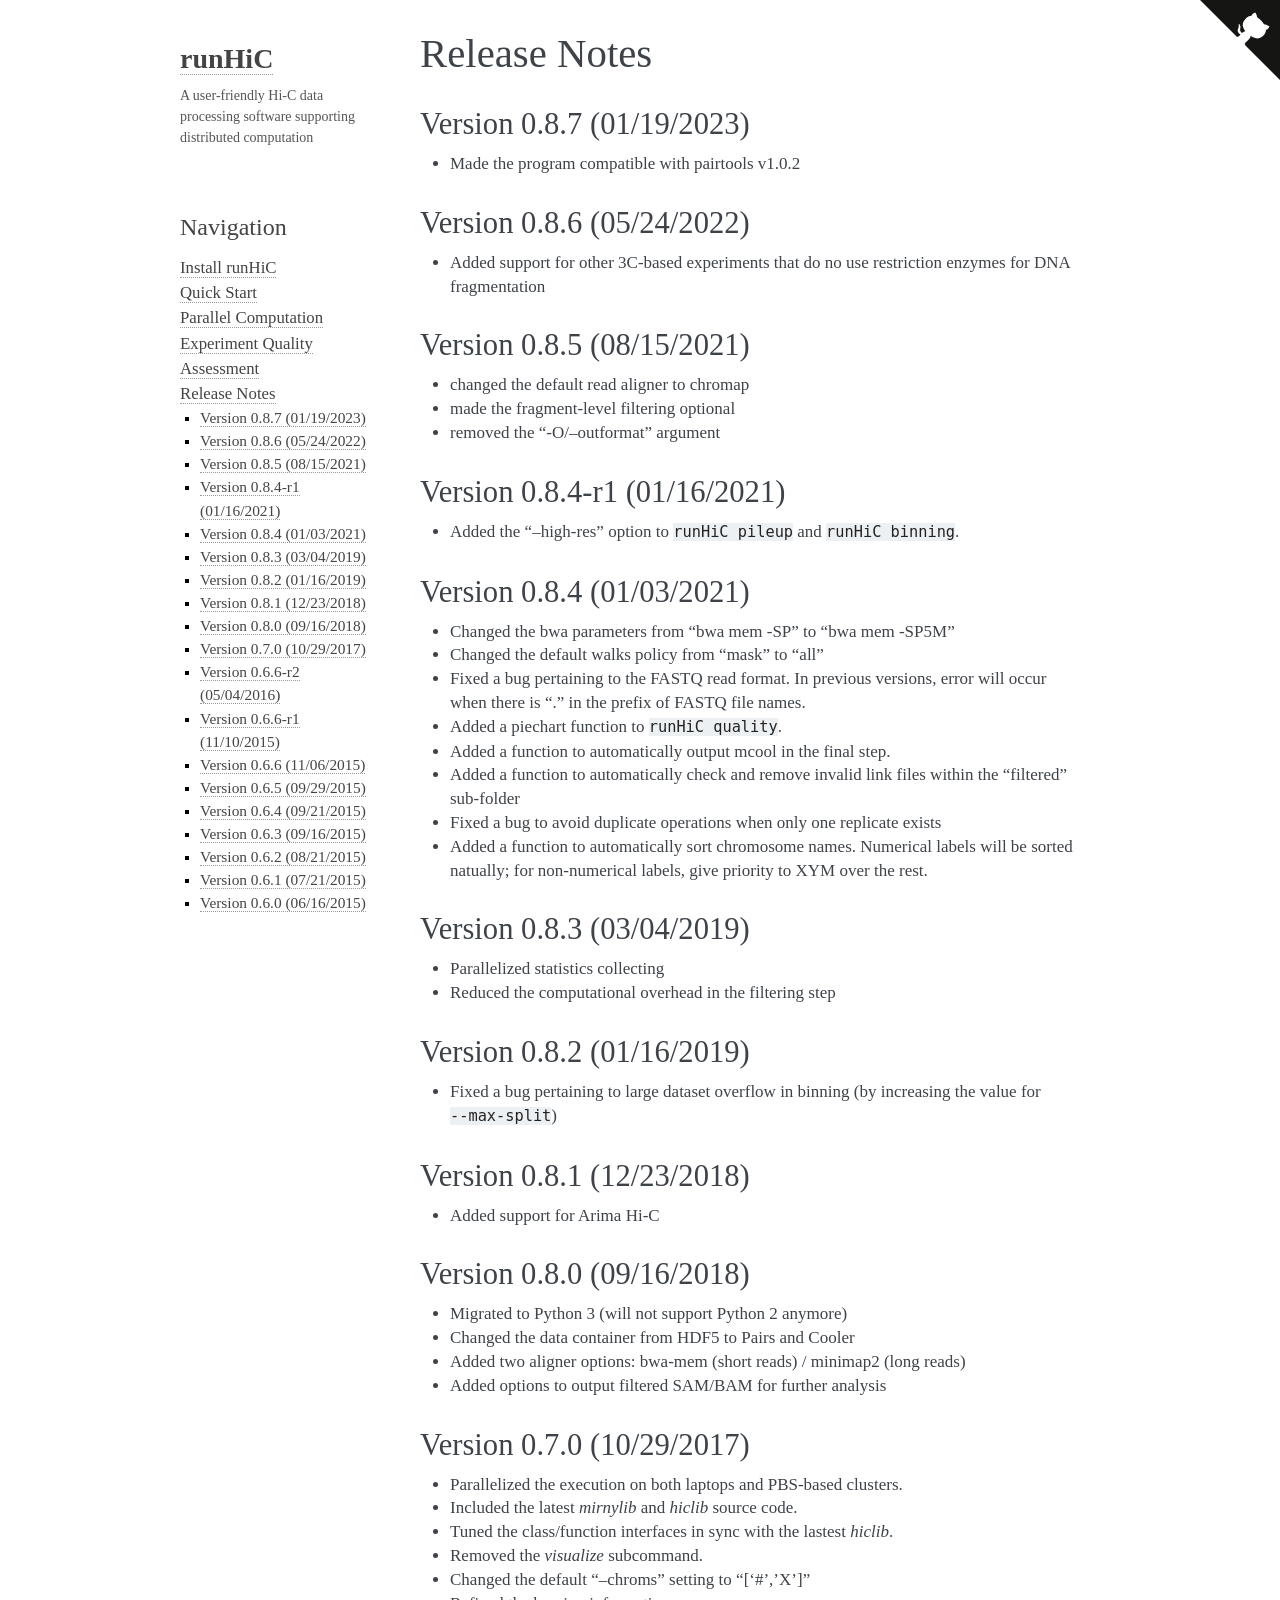
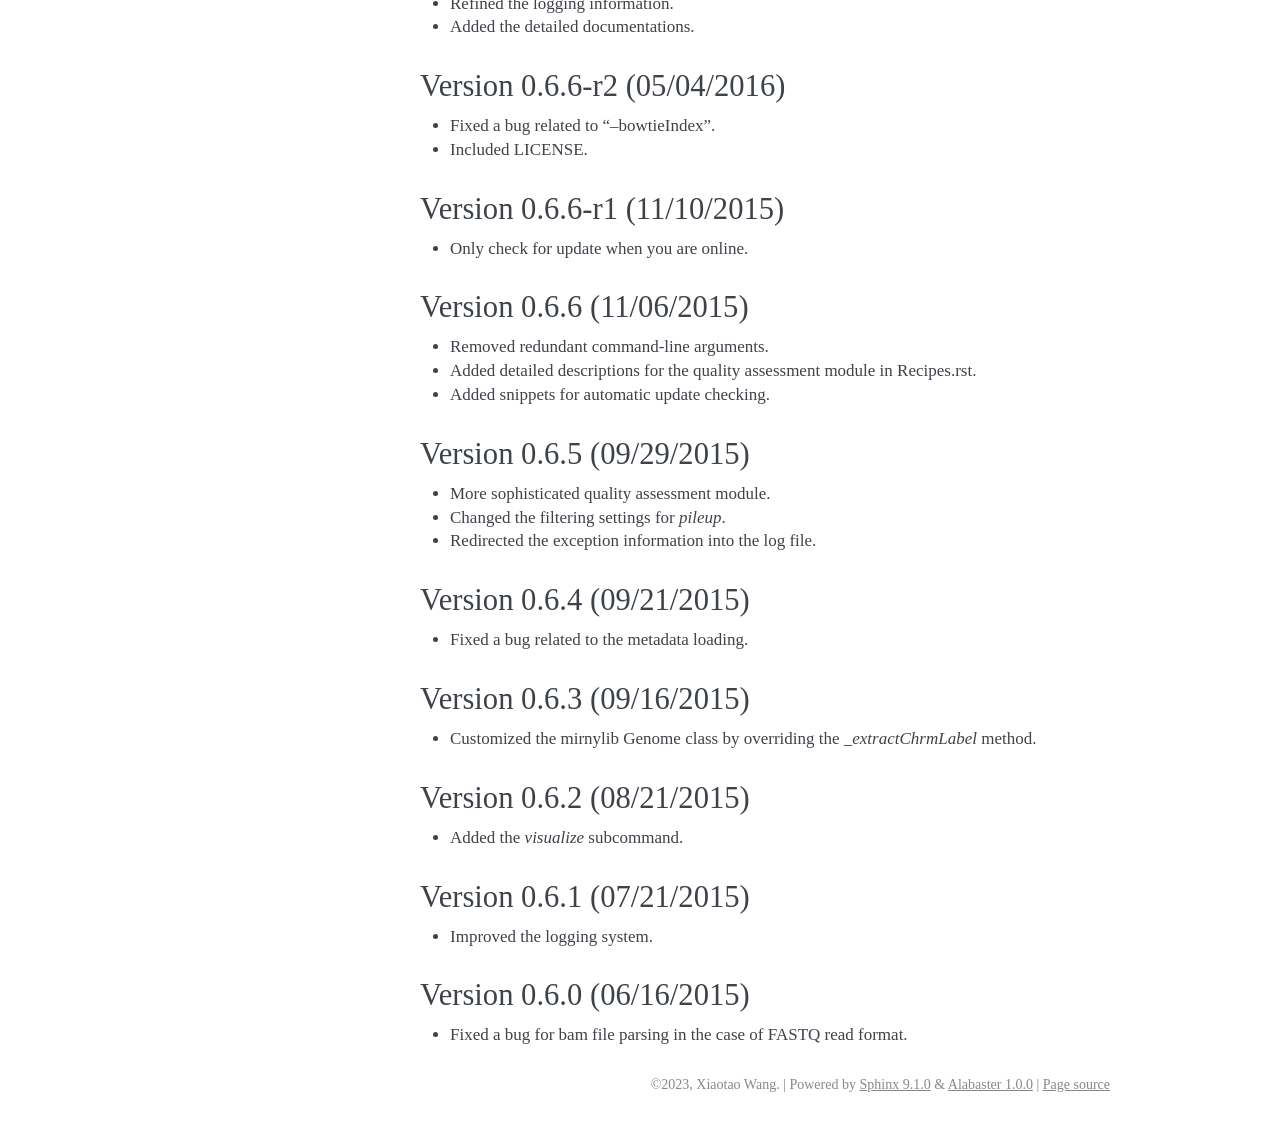
==== commit 8782e9cd: "Merge 706b6f1444bbf7456eb3ffa2977caeda62d0fa6f into ae92d7184e5f21c6d0d1109c92b8558660bf3876" ====
--- a/docs/changelog.html
+++ b/docs/changelog.html
@@ -1,30 +1,31 @@
-
 <!DOCTYPE html>
 
-<html lang="en">
+<html lang="en" data-content_root="./">
   <head>
     <meta charset="utf-8" />
-    <meta name="viewport" content="width=device-width, initial-scale=1.0" /><meta name="generator" content="Docutils 0.18.1: http://docutils.sourceforge.net/" />
-
-    <title>Release Notes &#8212; runHiC 0.8.7 documentation</title>
-    <link rel="stylesheet" type="text/css" href="_static/pygments.css" />
-    <link rel="stylesheet" type="text/css" href="_static/alabaster.css" />
-    <script data-url_root="./" id="documentation_options" src="_static/documentation_options.js"></script>
-    <script src="_static/doctools.js"></script>
-    <script src="_static/sphinx_highlight.js"></script>
+    <meta name="viewport" content="width=device-width, initial-scale=1.0" /><meta name="viewport" content="width=device-width, initial-scale=1" />
+
+    <title>Release Notes &#8212; runHiC 0.9.1 documentation</title>
+    <link rel="stylesheet" type="text/css" href="_static/pygments.css?v=5ecbeea2" />
+    <link rel="stylesheet" type="text/css" href="_static/basic.css?v=b08954a9" />
+    <link rel="stylesheet" type="text/css" href="_static/alabaster.css?v=f6a572b4" />
+    <script src="_static/documentation_options.js?v=9dc39874"></script>
+    <script src="_static/doctools.js?v=fd6eb6e6"></script>
+    <script src="_static/sphinx_highlight.js?v=6ffebe34"></script>
     <link rel="index" title="Index" href="genindex.html" />
     <link rel="search" title="Search" href="search.html" />
     <link rel="prev" title="Experiment Quality Assessment" href="quality.html" />
    
   <link rel="stylesheet" href="_static/custom.css" type="text/css" />
   
+
   
-  <meta name="viewport" content="width=device-width, initial-scale=0.9, maximum-scale=0.9" />
+  
 
   </head><body>
   <div class="document">
     
-      <div class="sphinxsidebar" role="navigation" aria-label="main navigation">
+      <div class="sphinxsidebar" role="navigation" aria-label="Main">
         <div class="sphinxsidebarwrapper">
 <h1 class="logo"><a href="index.html">runHiC</a></h1>
 
@@ -75,7 +76,7 @@
 </ul>
 
 
-<div id="searchbox" style="display: none" role="search">
+<search id="searchbox" style="display: none" role="search">
   <h3 id="searchlabel">Quick search</h3>
     <div class="searchformwrapper">
     <form class="search" action="search.html" method="get">
@@ -83,7 +84,7 @@
       <input type="submit" value="Go" />
     </form>
     </div>
-</div>
+</search>
 <script>document.getElementById('searchbox').style.display = "block"</script>
         </div>
       </div>
@@ -94,21 +95,21 @@
           <div class="body" role="main">
             
   <section id="release-notes">
-<h1>Release Notes<a class="headerlink" href="#release-notes" title="Permalink to this heading">¶</a></h1>
+<h1>Release Notes<a class="headerlink" href="#release-notes" title="Link to this heading">¶</a></h1>
 <section id="version-0-8-7-01-19-2023">
-<h2>Version 0.8.7 (01/19/2023)<a class="headerlink" href="#version-0-8-7-01-19-2023" title="Permalink to this heading">¶</a></h2>
+<h2>Version 0.8.7 (01/19/2023)<a class="headerlink" href="#version-0-8-7-01-19-2023" title="Link to this heading">¶</a></h2>
 <ul class="simple">
 <li><p>Made the program compatible with pairtools v1.0.2</p></li>
 </ul>
 </section>
 <section id="version-0-8-6-05-24-2022">
-<h2>Version 0.8.6 (05/24/2022)<a class="headerlink" href="#version-0-8-6-05-24-2022" title="Permalink to this heading">¶</a></h2>
+<h2>Version 0.8.6 (05/24/2022)<a class="headerlink" href="#version-0-8-6-05-24-2022" title="Link to this heading">¶</a></h2>
 <ul class="simple">
 <li><p>Added support for other 3C-based experiments that do no use restriction enzymes for DNA fragmentation</p></li>
 </ul>
 </section>
 <section id="version-0-8-5-08-15-2021">
-<h2>Version 0.8.5 (08/15/2021)<a class="headerlink" href="#version-0-8-5-08-15-2021" title="Permalink to this heading">¶</a></h2>
+<h2>Version 0.8.5 (08/15/2021)<a class="headerlink" href="#version-0-8-5-08-15-2021" title="Link to this heading">¶</a></h2>
 <ul class="simple">
 <li><p>changed the default read aligner to chromap</p></li>
 <li><p>made the fragment-level filtering optional</p></li>
@@ -116,13 +117,13 @@
 </ul>
 </section>
 <section id="version-0-8-4-r1-01-16-2021">
-<h2>Version 0.8.4-r1 (01/16/2021)<a class="headerlink" href="#version-0-8-4-r1-01-16-2021" title="Permalink to this heading">¶</a></h2>
+<h2>Version 0.8.4-r1 (01/16/2021)<a class="headerlink" href="#version-0-8-4-r1-01-16-2021" title="Link to this heading">¶</a></h2>
 <ul class="simple">
 <li><p>Added the “–high-res” option to <code class="docutils literal notranslate"><span class="pre">runHiC</span> <span class="pre">pileup</span></code> and <code class="docutils literal notranslate"><span class="pre">runHiC</span> <span class="pre">binning</span></code>.</p></li>
 </ul>
 </section>
 <section id="version-0-8-4-01-03-2021">
-<h2>Version 0.8.4 (01/03/2021)<a class="headerlink" href="#version-0-8-4-01-03-2021" title="Permalink to this heading">¶</a></h2>
+<h2>Version 0.8.4 (01/03/2021)<a class="headerlink" href="#version-0-8-4-01-03-2021" title="Link to this heading">¶</a></h2>
 <ul class="simple">
 <li><p>Changed the bwa parameters from “bwa mem -SP” to “bwa mem -SP5M”</p></li>
 <li><p>Changed the default walks policy from “mask” to “all”</p></li>
@@ -135,26 +136,26 @@
 </ul>
 </section>
 <section id="version-0-8-3-03-04-2019">
-<h2>Version 0.8.3 (03/04/2019)<a class="headerlink" href="#version-0-8-3-03-04-2019" title="Permalink to this heading">¶</a></h2>
+<h2>Version 0.8.3 (03/04/2019)<a class="headerlink" href="#version-0-8-3-03-04-2019" title="Link to this heading">¶</a></h2>
 <ul class="simple">
 <li><p>Parallelized statistics collecting</p></li>
 <li><p>Reduced the computational overhead in the filtering step</p></li>
 </ul>
 </section>
 <section id="version-0-8-2-01-16-2019">
-<h2>Version 0.8.2 (01/16/2019)<a class="headerlink" href="#version-0-8-2-01-16-2019" title="Permalink to this heading">¶</a></h2>
+<h2>Version 0.8.2 (01/16/2019)<a class="headerlink" href="#version-0-8-2-01-16-2019" title="Link to this heading">¶</a></h2>
 <ul class="simple">
 <li><p>Fixed a bug pertaining to large dataset overflow in binning (by increasing the value for <code class="docutils literal notranslate"><span class="pre">--max-split</span></code>)</p></li>
 </ul>
 </section>
 <section id="version-0-8-1-12-23-2018">
-<h2>Version 0.8.1 (12/23/2018)<a class="headerlink" href="#version-0-8-1-12-23-2018" title="Permalink to this heading">¶</a></h2>
+<h2>Version 0.8.1 (12/23/2018)<a class="headerlink" href="#version-0-8-1-12-23-2018" title="Link to this heading">¶</a></h2>
 <ul class="simple">
 <li><p>Added support for Arima Hi-C</p></li>
 </ul>
 </section>
 <section id="version-0-8-0-09-16-2018">
-<h2>Version 0.8.0 (09/16/2018)<a class="headerlink" href="#version-0-8-0-09-16-2018" title="Permalink to this heading">¶</a></h2>
+<h2>Version 0.8.0 (09/16/2018)<a class="headerlink" href="#version-0-8-0-09-16-2018" title="Link to this heading">¶</a></h2>
 <ul class="simple">
 <li><p>Migrated to Python 3 (will not support Python 2 anymore)</p></li>
 <li><p>Changed the data container from HDF5 to Pairs and Cooler</p></li>
@@ -163,7 +164,7 @@
 </ul>
 </section>
 <section id="version-0-7-0-10-29-2017">
-<h2>Version 0.7.0 (10/29/2017)<a class="headerlink" href="#version-0-7-0-10-29-2017" title="Permalink to this heading">¶</a></h2>
+<h2>Version 0.7.0 (10/29/2017)<a class="headerlink" href="#version-0-7-0-10-29-2017" title="Link to this heading">¶</a></h2>
 <ul class="simple">
 <li><p>Parallelized the execution on both laptops and PBS-based clusters.</p></li>
 <li><p>Included the latest <em>mirnylib</em> and <em>hiclib</em> source code.</p></li>
@@ -175,20 +176,20 @@
 </ul>
 </section>
 <section id="version-0-6-6-r2-05-04-2016">
-<h2>Version 0.6.6-r2 (05/04/2016)<a class="headerlink" href="#version-0-6-6-r2-05-04-2016" title="Permalink to this heading">¶</a></h2>
+<h2>Version 0.6.6-r2 (05/04/2016)<a class="headerlink" href="#version-0-6-6-r2-05-04-2016" title="Link to this heading">¶</a></h2>
 <ul class="simple">
 <li><p>Fixed a bug related to “–bowtieIndex”.</p></li>
 <li><p>Included LICENSE.</p></li>
 </ul>
 </section>
 <section id="version-0-6-6-r1-11-10-2015">
-<h2>Version 0.6.6-r1 (11/10/2015)<a class="headerlink" href="#version-0-6-6-r1-11-10-2015" title="Permalink to this heading">¶</a></h2>
+<h2>Version 0.6.6-r1 (11/10/2015)<a class="headerlink" href="#version-0-6-6-r1-11-10-2015" title="Link to this heading">¶</a></h2>
 <ul class="simple">
 <li><p>Only check for update when you are online.</p></li>
 </ul>
 </section>
 <section id="version-0-6-6-11-06-2015">
-<h2>Version 0.6.6 (11/06/2015)<a class="headerlink" href="#version-0-6-6-11-06-2015" title="Permalink to this heading">¶</a></h2>
+<h2>Version 0.6.6 (11/06/2015)<a class="headerlink" href="#version-0-6-6-11-06-2015" title="Link to this heading">¶</a></h2>
 <ul class="simple">
 <li><p>Removed redundant command-line arguments.</p></li>
 <li><p>Added detailed descriptions for the quality assessment module in Recipes.rst.</p></li>
@@ -196,7 +197,7 @@
 </ul>
 </section>
 <section id="version-0-6-5-09-29-2015">
-<h2>Version 0.6.5 (09/29/2015)<a class="headerlink" href="#version-0-6-5-09-29-2015" title="Permalink to this heading">¶</a></h2>
+<h2>Version 0.6.5 (09/29/2015)<a class="headerlink" href="#version-0-6-5-09-29-2015" title="Link to this heading">¶</a></h2>
 <ul class="simple">
 <li><p>More sophisticated quality assessment module.</p></li>
 <li><p>Changed the filtering settings for <em>pileup</em>.</p></li>
@@ -204,31 +205,31 @@
 </ul>
 </section>
 <section id="version-0-6-4-09-21-2015">
-<h2>Version 0.6.4 (09/21/2015)<a class="headerlink" href="#version-0-6-4-09-21-2015" title="Permalink to this heading">¶</a></h2>
+<h2>Version 0.6.4 (09/21/2015)<a class="headerlink" href="#version-0-6-4-09-21-2015" title="Link to this heading">¶</a></h2>
 <ul class="simple">
 <li><p>Fixed a bug related to the metadata loading.</p></li>
 </ul>
 </section>
 <section id="version-0-6-3-09-16-2015">
-<h2>Version 0.6.3 (09/16/2015)<a class="headerlink" href="#version-0-6-3-09-16-2015" title="Permalink to this heading">¶</a></h2>
+<h2>Version 0.6.3 (09/16/2015)<a class="headerlink" href="#version-0-6-3-09-16-2015" title="Link to this heading">¶</a></h2>
 <ul class="simple">
 <li><p>Customized the mirnylib Genome class by overriding the <em>_extractChrmLabel</em> method.</p></li>
 </ul>
 </section>
 <section id="version-0-6-2-08-21-2015">
-<h2>Version 0.6.2 (08/21/2015)<a class="headerlink" href="#version-0-6-2-08-21-2015" title="Permalink to this heading">¶</a></h2>
+<h2>Version 0.6.2 (08/21/2015)<a class="headerlink" href="#version-0-6-2-08-21-2015" title="Link to this heading">¶</a></h2>
 <ul class="simple">
 <li><p>Added the <em>visualize</em> subcommand.</p></li>
 </ul>
 </section>
 <section id="version-0-6-1-07-21-2015">
-<h2>Version 0.6.1 (07/21/2015)<a class="headerlink" href="#version-0-6-1-07-21-2015" title="Permalink to this heading">¶</a></h2>
+<h2>Version 0.6.1 (07/21/2015)<a class="headerlink" href="#version-0-6-1-07-21-2015" title="Link to this heading">¶</a></h2>
 <ul class="simple">
 <li><p>Improved the logging system.</p></li>
 </ul>
 </section>
 <section id="version-0-6-0-06-16-2015">
-<h2>Version 0.6.0 (06/16/2015)<a class="headerlink" href="#version-0-6-0-06-16-2015" title="Permalink to this heading">¶</a></h2>
+<h2>Version 0.6.0 (06/16/2015)<a class="headerlink" href="#version-0-6-0-06-16-2015" title="Link to this heading">¶</a></h2>
 <ul class="simple">
 <li><p>Fixed a bug for bam file parsing in the case of FASTQ read format.</p></li>
 </ul>
@@ -243,11 +244,11 @@
     <div class="clearer"></div>
   </div>
     <div class="footer">
-      &copy;2023, Xiaotao Wang.
+      &#169;2023, Xiaotao Wang.
       
       |
-      Powered by <a href="http://sphinx-doc.org/">Sphinx 6.1.3</a>
-      &amp; <a href="https://github.com/bitprophet/alabaster">Alabaster 0.7.12</a>
+      Powered by <a href="https://www.sphinx-doc.org/">Sphinx 9.1.0</a>
+      &amp; <a href="https://alabaster.readthedocs.io">Alabaster 1.0.0</a>
       
       |
       <a href="_sources/changelog.rst.txt"
@@ -256,7 +257,7 @@
 
     
     <a href="https://github.com/XiaoTaoWang/HiC_pipeline" class="github">
-        <img style="position: absolute; top: 0; right: 0; border: 0;" src="https://s3.amazonaws.com/github/ribbons/forkme_right_darkblue_121621.png" alt="Fork me on GitHub"  class="github"/>
+        <img src="_static/github-banner.svg" alt="Fork me on GitHub" class="github"/>
     </a>
     
 
--- a/docs/_static/pygments.css
+++ b/docs/_static/pygments.css
@@ -5,79 +5,80 @@
 span.linenos.special { color: #000000; background-color: #ffffc0; padding-left: 5px; padding-right: 5px; }
 .highlight .hll { background-color: #ffffcc }
 .highlight { background: #f8f8f8; }
-.highlight .c { color: #8f5902; font-style: italic } /* Comment */
-.highlight .err { color: #a40000; border: 1px solid #ef2929 } /* Error */
-.highlight .g { color: #000000 } /* Generic */
+.highlight .c { color: #8F5902; font-style: italic } /* Comment */
+.highlight .err { color: #A40000; border: 1px solid #EF2929 } /* Error */
+.highlight .g { color: #000 } /* Generic */
 .highlight .k { color: #004461; font-weight: bold } /* Keyword */
-.highlight .l { color: #000000 } /* Literal */
-.highlight .n { color: #000000 } /* Name */
+.highlight .l { color: #000 } /* Literal */
+.highlight .n { color: #000 } /* Name */
 .highlight .o { color: #582800 } /* Operator */
-.highlight .x { color: #000000 } /* Other */
-.highlight .p { color: #000000; font-weight: bold } /* Punctuation */
-.highlight .ch { color: #8f5902; font-style: italic } /* Comment.Hashbang */
-.highlight .cm { color: #8f5902; font-style: italic } /* Comment.Multiline */
-.highlight .cp { color: #8f5902 } /* Comment.Preproc */
-.highlight .cpf { color: #8f5902; font-style: italic } /* Comment.PreprocFile */
-.highlight .c1 { color: #8f5902; font-style: italic } /* Comment.Single */
-.highlight .cs { color: #8f5902; font-style: italic } /* Comment.Special */
-.highlight .gd { color: #a40000 } /* Generic.Deleted */
-.highlight .ge { color: #000000; font-style: italic } /* Generic.Emph */
-.highlight .gr { color: #ef2929 } /* Generic.Error */
+.highlight .x { color: #000 } /* Other */
+.highlight .p { color: #000; font-weight: bold } /* Punctuation */
+.highlight .ch { color: #8F5902; font-style: italic } /* Comment.Hashbang */
+.highlight .cm { color: #8F5902; font-style: italic } /* Comment.Multiline */
+.highlight .cp { color: #8F5902 } /* Comment.Preproc */
+.highlight .cpf { color: #8F5902; font-style: italic } /* Comment.PreprocFile */
+.highlight .c1 { color: #8F5902; font-style: italic } /* Comment.Single */
+.highlight .cs { color: #8F5902; font-style: italic } /* Comment.Special */
+.highlight .gd { color: #A40000 } /* Generic.Deleted */
+.highlight .ge { color: #000; font-style: italic } /* Generic.Emph */
+.highlight .ges { color: #000 } /* Generic.EmphStrong */
+.highlight .gr { color: #EF2929 } /* Generic.Error */
 .highlight .gh { color: #000080; font-weight: bold } /* Generic.Heading */
 .highlight .gi { color: #00A000 } /* Generic.Inserted */
-.highlight .go { color: #888888 } /* Generic.Output */
+.highlight .go { color: #888 } /* Generic.Output */
 .highlight .gp { color: #745334 } /* Generic.Prompt */
-.highlight .gs { color: #000000; font-weight: bold } /* Generic.Strong */
+.highlight .gs { color: #000; font-weight: bold } /* Generic.Strong */
 .highlight .gu { color: #800080; font-weight: bold } /* Generic.Subheading */
-.highlight .gt { color: #a40000; font-weight: bold } /* Generic.Traceback */
+.highlight .gt { color: #A40000; font-weight: bold } /* Generic.Traceback */
 .highlight .kc { color: #004461; font-weight: bold } /* Keyword.Constant */
 .highlight .kd { color: #004461; font-weight: bold } /* Keyword.Declaration */
 .highlight .kn { color: #004461; font-weight: bold } /* Keyword.Namespace */
 .highlight .kp { color: #004461; font-weight: bold } /* Keyword.Pseudo */
 .highlight .kr { color: #004461; font-weight: bold } /* Keyword.Reserved */
 .highlight .kt { color: #004461; font-weight: bold } /* Keyword.Type */
-.highlight .ld { color: #000000 } /* Literal.Date */
-.highlight .m { color: #990000 } /* Literal.Number */
-.highlight .s { color: #4e9a06 } /* Literal.String */
-.highlight .na { color: #c4a000 } /* Name.Attribute */
+.highlight .ld { color: #000 } /* Literal.Date */
+.highlight .m { color: #900 } /* Literal.Number */
+.highlight .s { color: #4E9A06 } /* Literal.String */
+.highlight .na { color: #C4A000 } /* Name.Attribute */
 .highlight .nb { color: #004461 } /* Name.Builtin */
-.highlight .nc { color: #000000 } /* Name.Class */
-.highlight .no { color: #000000 } /* Name.Constant */
-.highlight .nd { color: #888888 } /* Name.Decorator */
-.highlight .ni { color: #ce5c00 } /* Name.Entity */
-.highlight .ne { color: #cc0000; font-weight: bold } /* Name.Exception */
-.highlight .nf { color: #000000 } /* Name.Function */
-.highlight .nl { color: #f57900 } /* Name.Label */
-.highlight .nn { color: #000000 } /* Name.Namespace */
-.highlight .nx { color: #000000 } /* Name.Other */
-.highlight .py { color: #000000 } /* Name.Property */
+.highlight .nc { color: #000 } /* Name.Class */
+.highlight .no { color: #000 } /* Name.Constant */
+.highlight .nd { color: #888 } /* Name.Decorator */
+.highlight .ni { color: #CE5C00 } /* Name.Entity */
+.highlight .ne { color: #C00; font-weight: bold } /* Name.Exception */
+.highlight .nf { color: #000 } /* Name.Function */
+.highlight .nl { color: #F57900 } /* Name.Label */
+.highlight .nn { color: #000 } /* Name.Namespace */
+.highlight .nx { color: #000 } /* Name.Other */
+.highlight .py { color: #000 } /* Name.Property */
 .highlight .nt { color: #004461; font-weight: bold } /* Name.Tag */
-.highlight .nv { color: #000000 } /* Name.Variable */
+.highlight .nv { color: #000 } /* Name.Variable */
 .highlight .ow { color: #004461; font-weight: bold } /* Operator.Word */
-.highlight .pm { color: #000000; font-weight: bold } /* Punctuation.Marker */
-.highlight .w { color: #f8f8f8; text-decoration: underline } /* Text.Whitespace */
-.highlight .mb { color: #990000 } /* Literal.Number.Bin */
-.highlight .mf { color: #990000 } /* Literal.Number.Float */
-.highlight .mh { color: #990000 } /* Literal.Number.Hex */
-.highlight .mi { color: #990000 } /* Literal.Number.Integer */
-.highlight .mo { color: #990000 } /* Literal.Number.Oct */
-.highlight .sa { color: #4e9a06 } /* Literal.String.Affix */
-.highlight .sb { color: #4e9a06 } /* Literal.String.Backtick */
-.highlight .sc { color: #4e9a06 } /* Literal.String.Char */
-.highlight .dl { color: #4e9a06 } /* Literal.String.Delimiter */
-.highlight .sd { color: #8f5902; font-style: italic } /* Literal.String.Doc */
-.highlight .s2 { color: #4e9a06 } /* Literal.String.Double */
-.highlight .se { color: #4e9a06 } /* Literal.String.Escape */
-.highlight .sh { color: #4e9a06 } /* Literal.String.Heredoc */
-.highlight .si { color: #4e9a06 } /* Literal.String.Interpol */
-.highlight .sx { color: #4e9a06 } /* Literal.String.Other */
-.highlight .sr { color: #4e9a06 } /* Literal.String.Regex */
-.highlight .s1 { color: #4e9a06 } /* Literal.String.Single */
-.highlight .ss { color: #4e9a06 } /* Literal.String.Symbol */
-.highlight .bp { color: #3465a4 } /* Name.Builtin.Pseudo */
-.highlight .fm { color: #000000 } /* Name.Function.Magic */
-.highlight .vc { color: #000000 } /* Name.Variable.Class */
-.highlight .vg { color: #000000 } /* Name.Variable.Global */
-.highlight .vi { color: #000000 } /* Name.Variable.Instance */
-.highlight .vm { color: #000000 } /* Name.Variable.Magic */
-.highlight .il { color: #990000 } /* Literal.Number.Integer.Long */+.highlight .pm { color: #000; font-weight: bold } /* Punctuation.Marker */
+.highlight .w { color: #F8F8F8 } /* Text.Whitespace */
+.highlight .mb { color: #900 } /* Literal.Number.Bin */
+.highlight .mf { color: #900 } /* Literal.Number.Float */
+.highlight .mh { color: #900 } /* Literal.Number.Hex */
+.highlight .mi { color: #900 } /* Literal.Number.Integer */
+.highlight .mo { color: #900 } /* Literal.Number.Oct */
+.highlight .sa { color: #4E9A06 } /* Literal.String.Affix */
+.highlight .sb { color: #4E9A06 } /* Literal.String.Backtick */
+.highlight .sc { color: #4E9A06 } /* Literal.String.Char */
+.highlight .dl { color: #4E9A06 } /* Literal.String.Delimiter */
+.highlight .sd { color: #8F5902; font-style: italic } /* Literal.String.Doc */
+.highlight .s2 { color: #4E9A06 } /* Literal.String.Double */
+.highlight .se { color: #4E9A06 } /* Literal.String.Escape */
+.highlight .sh { color: #4E9A06 } /* Literal.String.Heredoc */
+.highlight .si { color: #4E9A06 } /* Literal.String.Interpol */
+.highlight .sx { color: #4E9A06 } /* Literal.String.Other */
+.highlight .sr { color: #4E9A06 } /* Literal.String.Regex */
+.highlight .s1 { color: #4E9A06 } /* Literal.String.Single */
+.highlight .ss { color: #4E9A06 } /* Literal.String.Symbol */
+.highlight .bp { color: #3465A4 } /* Name.Builtin.Pseudo */
+.highlight .fm { color: #000 } /* Name.Function.Magic */
+.highlight .vc { color: #000 } /* Name.Variable.Class */
+.highlight .vg { color: #000 } /* Name.Variable.Global */
+.highlight .vi { color: #000 } /* Name.Variable.Instance */
+.highlight .vm { color: #000 } /* Name.Variable.Magic */
+.highlight .il { color: #900 } /* Literal.Number.Integer.Long */
--- a/docs/_static/basic.css
+++ b/docs/_static/basic.css
@@ -0,0 +1,906 @@
+/*
+ * Sphinx stylesheet -- basic theme.
+ */
+
+/* -- main layout ----------------------------------------------------------- */
+
+div.clearer {
+    clear: both;
+}
+
+div.section::after {
+    display: block;
+    content: '';
+    clear: left;
+}
+
+/* -- relbar ---------------------------------------------------------------- */
+
+div.related {
+    width: 100%;
+    font-size: 90%;
+}
+
+div.related h3 {
+    display: none;
+}
+
+div.related ul {
+    margin: 0;
+    padding: 0 0 0 10px;
+    list-style: none;
+}
+
+div.related li {
+    display: inline;
+}
+
+div.related li.right {
+    float: right;
+    margin-right: 5px;
+}
+
+/* -- sidebar --------------------------------------------------------------- */
+
+div.sphinxsidebarwrapper {
+    padding: 10px 5px 0 10px;
+}
+
+div.sphinxsidebar {
+    float: left;
+    width: 230px;
+    margin-left: -100%;
+    font-size: 90%;
+    word-wrap: break-word;
+    overflow-wrap : break-word;
+}
+
+div.sphinxsidebar ul {
+    list-style: none;
+}
+
+div.sphinxsidebar ul ul,
+div.sphinxsidebar ul.want-points {
+    margin-left: 20px;
+    list-style: square;
+}
+
+div.sphinxsidebar ul ul {
+    margin-top: 0;
+    margin-bottom: 0;
+}
+
+div.sphinxsidebar form {
+    margin-top: 10px;
+}
+
+div.sphinxsidebar input {
+    border: 1px solid #98dbcc;
+    font-family: sans-serif;
+    font-size: 1em;
+}
+
+div.sphinxsidebar #searchbox form.search {
+    overflow: hidden;
+}
+
+div.sphinxsidebar #searchbox input[type="text"] {
+    float: left;
+    width: 80%;
+    padding: 0.25em;
+    box-sizing: border-box;
+}
+
+div.sphinxsidebar #searchbox input[type="submit"] {
+    float: left;
+    width: 20%;
+    border-left: none;
+    padding: 0.25em;
+    box-sizing: border-box;
+}
+
+
+img {
+    border: 0;
+    max-width: 100%;
+}
+
+/* -- search page ----------------------------------------------------------- */
+
+ul.search {
+    margin-top: 10px;
+}
+
+ul.search li {
+    padding: 5px 0;
+}
+
+ul.search li a {
+    font-weight: bold;
+}
+
+ul.search li p.context {
+    color: #888;
+    margin: 2px 0 0 30px;
+    text-align: left;
+}
+
+ul.keywordmatches li.goodmatch a {
+    font-weight: bold;
+}
+
+/* -- index page ------------------------------------------------------------ */
+
+table.contentstable {
+    width: 90%;
+    margin-left: auto;
+    margin-right: auto;
+}
+
+table.contentstable p.biglink {
+    line-height: 150%;
+}
+
+a.biglink {
+    font-size: 1.3em;
+}
+
+span.linkdescr {
+    font-style: italic;
+    padding-top: 5px;
+    font-size: 90%;
+}
+
+/* -- general index --------------------------------------------------------- */
+
+table.indextable {
+    width: 100%;
+}
+
+table.indextable td {
+    text-align: left;
+    vertical-align: top;
+}
+
+table.indextable ul {
+    margin-top: 0;
+    margin-bottom: 0;
+    list-style-type: none;
+}
+
+table.indextable > tbody > tr > td > ul {
+    padding-left: 0em;
+}
+
+table.indextable tr.pcap {
+    height: 10px;
+}
+
+table.indextable tr.cap {
+    margin-top: 10px;
+    background-color: #f2f2f2;
+}
+
+img.toggler {
+    margin-right: 3px;
+    margin-top: 3px;
+    cursor: pointer;
+}
+
+div.modindex-jumpbox {
+    border-top: 1px solid #ddd;
+    border-bottom: 1px solid #ddd;
+    margin: 1em 0 1em 0;
+    padding: 0.4em;
+}
+
+div.genindex-jumpbox {
+    border-top: 1px solid #ddd;
+    border-bottom: 1px solid #ddd;
+    margin: 1em 0 1em 0;
+    padding: 0.4em;
+}
+
+/* -- domain module index --------------------------------------------------- */
+
+table.modindextable td {
+    padding: 2px;
+    border-collapse: collapse;
+}
+
+/* -- general body styles --------------------------------------------------- */
+
+div.body {
+    min-width: inherit;
+    max-width: 800px;
+}
+
+div.body p, div.body dd, div.body li, div.body blockquote {
+    -moz-hyphens: auto;
+    -ms-hyphens: auto;
+    -webkit-hyphens: auto;
+    hyphens: auto;
+}
+
+a.headerlink {
+    visibility: hidden;
+}
+
+a:visited {
+    color: #551A8B;
+}
+
+h1:hover > a.headerlink,
+h2:hover > a.headerlink,
+h3:hover > a.headerlink,
+h4:hover > a.headerlink,
+h5:hover > a.headerlink,
+h6:hover > a.headerlink,
+dt:hover > a.headerlink,
+caption:hover > a.headerlink,
+p.caption:hover > a.headerlink,
+div.code-block-caption:hover > a.headerlink {
+    visibility: visible;
+}
+
+div.body p.caption {
+    text-align: inherit;
+}
+
+div.body td {
+    text-align: left;
+}
+
+.first {
+    margin-top: 0 !important;
+}
+
+p.rubric {
+    margin-top: 30px;
+    font-weight: bold;
+}
+
+img.align-left, figure.align-left, .figure.align-left, object.align-left {
+    clear: left;
+    float: left;
+    margin-right: 1em;
+}
+
+img.align-right, figure.align-right, .figure.align-right, object.align-right {
+    clear: right;
+    float: right;
+    margin-left: 1em;
+}
+
+img.align-center, figure.align-center, .figure.align-center, object.align-center {
+  display: block;
+  margin-left: auto;
+  margin-right: auto;
+}
+
+img.align-default, figure.align-default, .figure.align-default {
+  display: block;
+  margin-left: auto;
+  margin-right: auto;
+}
+
+.align-left {
+    text-align: left;
+}
+
+.align-center {
+    text-align: center;
+}
+
+.align-default {
+    text-align: center;
+}
+
+.align-right {
+    text-align: right;
+}
+
+/* -- sidebars -------------------------------------------------------------- */
+
+div.sidebar,
+aside.sidebar {
+    margin: 0 0 0.5em 1em;
+    border: 1px solid #ddb;
+    padding: 7px;
+    background-color: #ffe;
+    width: 40%;
+    float: right;
+    clear: right;
+    overflow-x: auto;
+}
+
+p.sidebar-title {
+    font-weight: bold;
+}
+
+nav.contents,
+aside.topic,
+div.admonition, div.topic, blockquote {
+    clear: left;
+}
+
+/* -- topics ---------------------------------------------------------------- */
+
+nav.contents,
+aside.topic,
+div.topic {
+    border: 1px solid #ccc;
+    padding: 7px;
+    margin: 10px 0 10px 0;
+}
+
+p.topic-title {
+    font-size: 1.1em;
+    font-weight: bold;
+    margin-top: 10px;
+}
+
+/* -- admonitions ----------------------------------------------------------- */
+
+div.admonition {
+    margin-top: 10px;
+    margin-bottom: 10px;
+    padding: 7px;
+}
+
+div.admonition dt {
+    font-weight: bold;
+}
+
+p.admonition-title {
+    margin: 0px 10px 5px 0px;
+    font-weight: bold;
+}
+
+div.body p.centered {
+    text-align: center;
+    margin-top: 25px;
+}
+
+/* -- content of sidebars/topics/admonitions -------------------------------- */
+
+div.sidebar > :last-child,
+aside.sidebar > :last-child,
+nav.contents > :last-child,
+aside.topic > :last-child,
+div.topic > :last-child,
+div.admonition > :last-child {
+    margin-bottom: 0;
+}
+
+div.sidebar::after,
+aside.sidebar::after,
+nav.contents::after,
+aside.topic::after,
+div.topic::after,
+div.admonition::after,
+blockquote::after {
+    display: block;
+    content: '';
+    clear: both;
+}
+
+/* -- tables ---------------------------------------------------------------- */
+
+table.docutils {
+    margin-top: 10px;
+    margin-bottom: 10px;
+    border: 0;
+    border-collapse: collapse;
+}
+
+table.align-center {
+    margin-left: auto;
+    margin-right: auto;
+}
+
+table.align-default {
+    margin-left: auto;
+    margin-right: auto;
+}
+
+table caption span.caption-number {
+    font-style: italic;
+}
+
+table caption span.caption-text {
+}
+
+table.docutils td, table.docutils th {
+    padding: 1px 8px 1px 5px;
+    border-top: 0;
+    border-left: 0;
+    border-right: 0;
+    border-bottom: 1px solid #aaa;
+}
+
+th {
+    text-align: left;
+    padding-right: 5px;
+}
+
+table.citation {
+    border-left: solid 1px gray;
+    margin-left: 1px;
+}
+
+table.citation td {
+    border-bottom: none;
+}
+
+th > :first-child,
+td > :first-child {
+    margin-top: 0px;
+}
+
+th > :last-child,
+td > :last-child {
+    margin-bottom: 0px;
+}
+
+/* -- figures --------------------------------------------------------------- */
+
+div.figure, figure {
+    margin: 0.5em;
+    padding: 0.5em;
+}
+
+div.figure p.caption, figcaption {
+    padding: 0.3em;
+}
+
+div.figure p.caption span.caption-number,
+figcaption span.caption-number {
+    font-style: italic;
+}
+
+div.figure p.caption span.caption-text,
+figcaption span.caption-text {
+}
+
+/* -- field list styles ----------------------------------------------------- */
+
+table.field-list td, table.field-list th {
+    border: 0 !important;
+}
+
+.field-list ul {
+    margin: 0;
+    padding-left: 1em;
+}
+
+.field-list p {
+    margin: 0;
+}
+
+.field-name {
+    -moz-hyphens: manual;
+    -ms-hyphens: manual;
+    -webkit-hyphens: manual;
+    hyphens: manual;
+}
+
+/* -- hlist styles ---------------------------------------------------------- */
+
+table.hlist {
+    margin: 1em 0;
+}
+
+table.hlist td {
+    vertical-align: top;
+}
+
+/* -- object description styles --------------------------------------------- */
+
+.sig {
+	font-family: 'Consolas', 'Menlo', 'DejaVu Sans Mono', 'Bitstream Vera Sans Mono', monospace;
+}
+
+.sig-name, code.descname {
+    background-color: transparent;
+    font-weight: bold;
+}
+
+.sig-name {
+	font-size: 1.1em;
+}
+
+code.descname {
+    font-size: 1.2em;
+}
+
+.sig-prename, code.descclassname {
+    background-color: transparent;
+}
+
+.optional {
+    font-size: 1.3em;
+}
+
+.sig-paren {
+    font-size: larger;
+}
+
+.sig-param.n {
+	font-style: italic;
+}
+
+/* C++ specific styling */
+
+.sig-inline.c-texpr,
+.sig-inline.cpp-texpr {
+	font-family: unset;
+}
+
+.sig.c   .k, .sig.c   .kt,
+.sig.cpp .k, .sig.cpp .kt {
+	color: #0033B3;
+}
+
+.sig.c   .m,
+.sig.cpp .m {
+	color: #1750EB;
+}
+
+.sig.c   .s, .sig.c   .sc,
+.sig.cpp .s, .sig.cpp .sc {
+	color: #067D17;
+}
+
+
+/* -- other body styles ----------------------------------------------------- */
+
+ol.arabic {
+    list-style: decimal;
+}
+
+ol.loweralpha {
+    list-style: lower-alpha;
+}
+
+ol.upperalpha {
+    list-style: upper-alpha;
+}
+
+ol.lowerroman {
+    list-style: lower-roman;
+}
+
+ol.upperroman {
+    list-style: upper-roman;
+}
+
+:not(li) > ol > li:first-child > :first-child,
+:not(li) > ul > li:first-child > :first-child {
+    margin-top: 0px;
+}
+
+:not(li) > ol > li:last-child > :last-child,
+:not(li) > ul > li:last-child > :last-child {
+    margin-bottom: 0px;
+}
+
+ol.simple ol p,
+ol.simple ul p,
+ul.simple ol p,
+ul.simple ul p {
+    margin-top: 0;
+}
+
+ol.simple > li:not(:first-child) > p,
+ul.simple > li:not(:first-child) > p {
+    margin-top: 0;
+}
+
+ol.simple p,
+ul.simple p {
+    margin-bottom: 0;
+}
+
+aside.footnote > span,
+div.citation > span {
+    float: left;
+}
+aside.footnote > span:last-of-type,
+div.citation > span:last-of-type {
+  padding-right: 0.5em;
+}
+aside.footnote > p {
+  margin-left: 2em;
+}
+div.citation > p {
+  margin-left: 4em;
+}
+aside.footnote > p:last-of-type,
+div.citation > p:last-of-type {
+    margin-bottom: 0em;
+}
+aside.footnote > p:last-of-type:after,
+div.citation > p:last-of-type:after {
+    content: "";
+    clear: both;
+}
+
+dl.field-list {
+    display: grid;
+    grid-template-columns: fit-content(30%) auto;
+}
+
+dl.field-list > dt {
+    font-weight: bold;
+    word-break: break-word;
+    padding-left: 0.5em;
+    padding-right: 5px;
+}
+
+dl.field-list > dd {
+    padding-left: 0.5em;
+    margin-top: 0em;
+    margin-left: 0em;
+    margin-bottom: 0em;
+}
+
+dl {
+    margin-bottom: 15px;
+}
+
+dd > :first-child {
+    margin-top: 0px;
+}
+
+dd ul, dd table {
+    margin-bottom: 10px;
+}
+
+dd {
+    margin-top: 3px;
+    margin-bottom: 10px;
+    margin-left: 30px;
+}
+
+.sig dd {
+    margin-top: 0px;
+    margin-bottom: 0px;
+}
+
+.sig dl {
+    margin-top: 0px;
+    margin-bottom: 0px;
+}
+
+dl > dd:last-child,
+dl > dd:last-child > :last-child {
+    margin-bottom: 0;
+}
+
+dt:target, span.highlighted {
+    background-color: #fbe54e;
+}
+
+rect.highlighted {
+    fill: #fbe54e;
+}
+
+dl.glossary dt {
+    font-weight: bold;
+    font-size: 1.1em;
+}
+
+.versionmodified {
+    font-style: italic;
+}
+
+.system-message {
+    background-color: #fda;
+    padding: 5px;
+    border: 3px solid red;
+}
+
+.footnote:target  {
+    background-color: #ffa;
+}
+
+.line-block {
+    display: block;
+    margin-top: 1em;
+    margin-bottom: 1em;
+}
+
+.line-block .line-block {
+    margin-top: 0;
+    margin-bottom: 0;
+    margin-left: 1.5em;
+}
+
+.guilabel, .menuselection {
+    font-family: sans-serif;
+}
+
+.accelerator {
+    text-decoration: underline;
+}
+
+.classifier {
+    font-style: oblique;
+}
+
+.classifier:before {
+    font-style: normal;
+    margin: 0 0.5em;
+    content: ":";
+    display: inline-block;
+}
+
+abbr, acronym {
+    border-bottom: dotted 1px;
+    cursor: help;
+}
+
+/* -- code displays --------------------------------------------------------- */
+
+pre {
+    overflow: auto;
+    overflow-y: hidden;  /* fixes display issues on Chrome browsers */
+}
+
+pre, div[class*="highlight-"] {
+    clear: both;
+}
+
+span.pre {
+    -moz-hyphens: none;
+    -ms-hyphens: none;
+    -webkit-hyphens: none;
+    hyphens: none;
+    white-space: nowrap;
+}
+
+div[class*="highlight-"] {
+    margin: 1em 0;
+}
+
+td.linenos pre {
+    border: 0;
+    background-color: transparent;
+    color: #aaa;
+}
+
+table.highlighttable {
+    display: block;
+}
+
+table.highlighttable tbody {
+    display: block;
+}
+
+table.highlighttable tr {
+    display: flex;
+}
+
+table.highlighttable td {
+    margin: 0;
+    padding: 0;
+}
+
+table.highlighttable td.linenos {
+    padding-right: 0.5em;
+}
+
+table.highlighttable td.code {
+    flex: 1;
+    overflow: hidden;
+}
+
+.highlight .hll {
+    display: block;
+}
+
+div.highlight pre,
+table.highlighttable pre {
+    margin: 0;
+}
+
+div.code-block-caption + div {
+    margin-top: 0;
+}
+
+div.code-block-caption {
+    margin-top: 1em;
+    padding: 2px 5px;
+    font-size: small;
+}
+
+div.code-block-caption code {
+    background-color: transparent;
+}
+
+table.highlighttable td.linenos,
+span.linenos,
+div.highlight span.gp {  /* gp: Generic.Prompt */
+  user-select: none;
+  -webkit-user-select: text; /* Safari fallback only */
+  -webkit-user-select: none; /* Chrome/Safari */
+  -moz-user-select: none; /* Firefox */
+  -ms-user-select: none; /* IE10+ */
+}
+
+div.code-block-caption span.caption-number {
+    padding: 0.1em 0.3em;
+    font-style: italic;
+}
+
+div.code-block-caption span.caption-text {
+}
+
+div.literal-block-wrapper {
+    margin: 1em 0;
+}
+
+code.xref, a code {
+    background-color: transparent;
+    font-weight: bold;
+}
+
+h1 code, h2 code, h3 code, h4 code, h5 code, h6 code {
+    background-color: transparent;
+}
+
+.viewcode-link {
+    float: right;
+}
+
+.viewcode-back {
+    float: right;
+    font-family: sans-serif;
+}
+
+div.viewcode-block:target {
+    margin: -1px -10px;
+    padding: 0 10px;
+}
+
+/* -- math display ---------------------------------------------------------- */
+
+img.math {
+    vertical-align: middle;
+}
+
+div.body div.math p {
+    text-align: center;
+}
+
+span.eqno {
+    float: right;
+}
+
+span.eqno a.headerlink {
+    position: absolute;
+    z-index: 1;
+}
+
+div.math:hover a.headerlink {
+    visibility: visible;
+}
+
+/* -- printout stylesheet --------------------------------------------------- */
+
+@media print {
+    div.document,
+    div.documentwrapper,
+    div.bodywrapper {
+        margin: 0 !important;
+        width: 100%;
+    }
+
+    div.sphinxsidebar,
+    div.related,
+    div.footer,
+    #top-link {
+        display: none;
+    }
+}
--- a/docs/_static/alabaster.css
+++ b/docs/_static/alabaster.css
@@ -0,0 +1,668 @@
+/* -- page layout ----------------------------------------------------------- */
+
+body {
+    font-family: Georgia, serif;
+    font-size: 17px;
+    background-color: #fff;
+    color: #000;
+    margin: 0;
+    padding: 0;
+}
+
+
+div.document {
+    width: 940px;
+    margin: 30px auto 0 auto;
+}
+
+div.documentwrapper {
+    float: left;
+    width: 100%;
+}
+
+div.bodywrapper {
+    margin: 0 0 0 220px;
+}
+
+div.sphinxsidebar {
+    width: 220px;
+    font-size: 14px;
+    line-height: 1.5;
+}
+
+hr {
+    border: 1px solid #B1B4B6;
+}
+
+div.body {
+    background-color: #fff;
+    color: #3E4349;
+    padding: 0 30px 0 30px;
+}
+
+div.body > .section {
+    text-align: left;
+}
+
+div.footer {
+    width: 940px;
+    margin: 20px auto 30px auto;
+    font-size: 14px;
+    color: #888;
+    text-align: right;
+}
+
+div.footer a {
+    color: #888;
+}
+
+p.caption {
+    font-family: inherit;
+    font-size: inherit;
+}
+
+
+div.relations {
+    display: none;
+}
+
+
+div.sphinxsidebar {
+    max-height: 100%;
+    overflow-y: auto;
+}
+
+div.sphinxsidebar a {
+    color: #444;
+    text-decoration: none;
+    border-bottom: 1px dotted #999;
+}
+
+div.sphinxsidebar a:hover {
+    border-bottom: 1px solid #999;
+}
+
+div.sphinxsidebarwrapper {
+    padding: 18px 10px;
+}
+
+div.sphinxsidebarwrapper p.logo {
+    padding: 0;
+    margin: -10px 0 0 0px;
+    text-align: center;
+}
+
+div.sphinxsidebarwrapper h1.logo {
+    margin-top: -10px;
+    text-align: center;
+    margin-bottom: 5px;
+    text-align: left;
+}
+
+div.sphinxsidebarwrapper h1.logo-name {
+    margin-top: 0px;
+}
+
+div.sphinxsidebarwrapper p.blurb {
+    margin-top: 0;
+    font-style: normal;
+}
+
+div.sphinxsidebar h3,
+div.sphinxsidebar h4 {
+    font-family: Georgia, serif;
+    color: #444;
+    font-size: 24px;
+    font-weight: normal;
+    margin: 0 0 5px 0;
+    padding: 0;
+}
+
+div.sphinxsidebar h4 {
+    font-size: 20px;
+}
+
+div.sphinxsidebar h3 a {
+    color: #444;
+}
+
+div.sphinxsidebar p.logo a,
+div.sphinxsidebar h3 a,
+div.sphinxsidebar p.logo a:hover,
+div.sphinxsidebar h3 a:hover {
+    border: none;
+}
+
+div.sphinxsidebar p {
+    color: #555;
+    margin: 10px 0;
+}
+
+div.sphinxsidebar ul {
+    margin: 10px 0;
+    padding: 0;
+    color: #000;
+}
+
+div.sphinxsidebar ul li.toctree-l1 > a {
+    font-size: 120%;
+}
+
+div.sphinxsidebar ul li.toctree-l2 > a {
+    font-size: 110%;
+}
+
+div.sphinxsidebar input {
+    border: 1px solid #CCC;
+    font-family: Georgia, serif;
+    font-size: 1em;
+}
+
+div.sphinxsidebar #searchbox {
+    margin: 1em 0;
+}
+
+div.sphinxsidebar .search > div {
+    display: table-cell;
+}
+
+div.sphinxsidebar hr {
+    border: none;
+    height: 1px;
+    color: #AAA;
+    background: #AAA;
+
+    text-align: left;
+    margin-left: 0;
+    width: 50%;
+}
+
+div.sphinxsidebar .badge {
+    border-bottom: none;
+}
+
+div.sphinxsidebar .badge:hover {
+    border-bottom: none;
+}
+
+/* To address an issue with donation coming after search */
+div.sphinxsidebar h3.donation {
+    margin-top: 10px;
+}
+
+/* -- body styles ----------------------------------------------------------- */
+
+a {
+    color: #004B6B;
+    text-decoration: underline;
+}
+
+a:hover {
+    color: #6D4100;
+    text-decoration: underline;
+}
+
+div.body h1,
+div.body h2,
+div.body h3,
+div.body h4,
+div.body h5,
+div.body h6 {
+    font-family: Georgia, serif;
+    font-weight: normal;
+    margin: 30px 0px 10px 0px;
+    padding: 0;
+}
+
+div.body h1 { margin-top: 0; padding-top: 0; font-size: 240%; }
+div.body h2 { font-size: 180%; }
+div.body h3 { font-size: 150%; }
+div.body h4 { font-size: 130%; }
+div.body h5 { font-size: 100%; }
+div.body h6 { font-size: 100%; }
+
+a.headerlink {
+    color: #DDD;
+    padding: 0 4px;
+    text-decoration: none;
+}
+
+a.headerlink:hover {
+    color: #444;
+    background: #EAEAEA;
+}
+
+div.body p, div.body dd, div.body li {
+    line-height: 1.4em;
+}
+
+div.admonition {
+    margin: 20px 0px;
+    padding: 10px 30px;
+    background-color: #EEE;
+    border: 1px solid #CCC;
+}
+
+div.admonition tt.xref, div.admonition code.xref, div.admonition a tt {
+    background-color: #FBFBFB;
+    border-bottom: 1px solid #fafafa;
+}
+
+div.admonition p.admonition-title {
+    font-family: Georgia, serif;
+    font-weight: normal;
+    font-size: 24px;
+    margin: 0 0 10px 0;
+    padding: 0;
+    line-height: 1;
+}
+
+div.admonition p.last {
+    margin-bottom: 0;
+}
+
+dt:target, .highlight {
+    background: #FAF3E8;
+}
+
+div.warning {
+    background-color: #FCC;
+    border: 1px solid #FAA;
+}
+
+div.danger {
+    background-color: #FCC;
+    border: 1px solid #FAA;
+    -moz-box-shadow: 2px 2px 4px #D52C2C;
+    -webkit-box-shadow: 2px 2px 4px #D52C2C;
+    box-shadow: 2px 2px 4px #D52C2C;
+}
+
+div.error {
+    background-color: #FCC;
+    border: 1px solid #FAA;
+    -moz-box-shadow: 2px 2px 4px #D52C2C;
+    -webkit-box-shadow: 2px 2px 4px #D52C2C;
+    box-shadow: 2px 2px 4px #D52C2C;
+}
+
+div.caution {
+    background-color: #FCC;
+    border: 1px solid #FAA;
+}
+
+div.attention {
+    background-color: #FCC;
+    border: 1px solid #FAA;
+}
+
+div.important {
+    background-color: #EEE;
+    border: 1px solid #CCC;
+}
+
+div.note {
+    background-color: #EEE;
+    border: 1px solid #CCC;
+}
+
+div.tip {
+    background-color: #EEE;
+    border: 1px solid #CCC;
+}
+
+div.hint {
+    background-color: #EEE;
+    border: 1px solid #CCC;
+}
+
+div.seealso {
+    background-color: #EEE;
+    border: 1px solid #CCC;
+}
+
+div.topic {
+    background-color: #EEE;
+}
+
+p.admonition-title {
+    display: inline;
+}
+
+p.admonition-title:after {
+    content: ":";
+}
+
+pre, tt, code {
+    font-family: 'Consolas', 'Menlo', 'DejaVu Sans Mono', 'Bitstream Vera Sans Mono', monospace;
+    font-size: 0.9em;
+}
+
+.hll {
+    background-color: #FFC;
+    margin: 0 -12px;
+    padding: 0 12px;
+    display: block;
+}
+
+img.screenshot {
+}
+
+tt.descname, tt.descclassname, code.descname, code.descclassname {
+    font-size: 0.95em;
+}
+
+tt.descname, code.descname {
+    padding-right: 0.08em;
+}
+
+img.screenshot {
+    -moz-box-shadow: 2px 2px 4px #EEE;
+    -webkit-box-shadow: 2px 2px 4px #EEE;
+    box-shadow: 2px 2px 4px #EEE;
+}
+
+table.docutils {
+    border: 1px solid #888;
+    -moz-box-shadow: 2px 2px 4px #EEE;
+    -webkit-box-shadow: 2px 2px 4px #EEE;
+    box-shadow: 2px 2px 4px #EEE;
+}
+
+table.docutils td, table.docutils th {
+    border: 1px solid #888;
+    padding: 0.25em 0.7em;
+}
+
+table.field-list, table.footnote {
+    border: none;
+    -moz-box-shadow: none;
+    -webkit-box-shadow: none;
+    box-shadow: none;
+}
+
+table.footnote {
+    margin: 15px 0;
+    width: 100%;
+    border: 1px solid #EEE;
+    background: #FDFDFD;
+    font-size: 0.9em;
+}
+
+table.footnote + table.footnote {
+    margin-top: -15px;
+    border-top: none;
+}
+
+table.field-list th {
+    padding: 0 0.8em 0 0;
+}
+
+table.field-list td {
+    padding: 0;
+}
+
+table.field-list p {
+    margin-bottom: 0.8em;
+}
+
+/* Cloned from
+ * https://github.com/sphinx-doc/sphinx/commit/ef60dbfce09286b20b7385333d63a60321784e68
+ */
+.field-name {
+    -moz-hyphens: manual;
+    -ms-hyphens: manual;
+    -webkit-hyphens: manual;
+    hyphens: manual;
+}
+
+table.footnote td.label {
+    width: .1px;
+    padding: 0.3em 0 0.3em 0.5em;
+}
+
+table.footnote td {
+    padding: 0.3em 0.5em;
+}
+
+dl {
+    margin-left: 0;
+    margin-right: 0;
+    margin-top: 0;
+    padding: 0;
+}
+
+dl dd {
+    margin-left: 30px;
+}
+
+blockquote {
+    margin: 0 0 0 30px;
+    padding: 0;
+}
+
+ul, ol {
+    /* Matches the 30px from the narrow-screen "li > ul" selector below */
+    margin: 10px 0 10px 30px;
+    padding: 0;
+}
+
+pre {
+    background: unset;
+    padding: 7px 30px;
+    margin: 15px 0px;
+    line-height: 1.3em;
+}
+
+div.viewcode-block:target {
+    background: #ffd;
+}
+
+dl pre, blockquote pre, li pre {
+    margin-left: 0;
+    padding-left: 30px;
+}
+
+tt, code {
+    background-color: #ecf0f3;
+    color: #222;
+    /* padding: 1px 2px; */
+}
+
+tt.xref, code.xref, a tt {
+    background-color: #FBFBFB;
+    border-bottom: 1px solid #fff;
+}
+
+a.reference {
+    text-decoration: none;
+    border-bottom: 1px dotted #004B6B;
+}
+
+a.reference:hover {
+    border-bottom: 1px solid #6D4100;
+}
+
+/* Don't put an underline on images */
+a.image-reference, a.image-reference:hover {
+    border-bottom: none;
+}
+
+a.footnote-reference {
+    text-decoration: none;
+    font-size: 0.7em;
+    vertical-align: top;
+    border-bottom: 1px dotted #004B6B;
+}
+
+a.footnote-reference:hover {
+    border-bottom: 1px solid #6D4100;
+}
+
+a:hover tt, a:hover code {
+    background: #EEE;
+}
+div.sphinxsidebar {
+    position: fixed;
+    margin-left: 0;
+}
+
+@media screen and (max-width: 940px) {
+
+    body {
+        margin: 0;
+        padding: 20px 30px;
+    }
+
+    div.documentwrapper {
+        float: none;
+        background: #fff;
+        margin-left: 0;
+        margin-top: 0;
+        margin-right: 0;
+        margin-bottom: 0;
+    }
+
+    div.sphinxsidebar {
+        display: block;
+        float: none;
+        width: unset;
+        margin: -20px -30px 20px -30px;
+        position: static;
+        padding: 10px 20px;
+        background: #333;
+        color: #FFF;
+    }
+
+    div.sphinxsidebar h3, div.sphinxsidebar h4, div.sphinxsidebar p,
+    div.sphinxsidebar h3 a {
+        color: #fff;
+    }
+
+    div.sphinxsidebar a {
+        color: #AAA;
+    }
+
+    div.sphinxsidebar p.logo {
+        display: none;
+    }
+
+    div.document {
+        width: 100%;
+        margin: 0;
+    }
+
+    div.footer {
+        display: none;
+    }
+
+    div.bodywrapper {
+        margin: 0;
+    }
+
+    div.body {
+        min-height: 0;
+        min-width: auto; /* fixes width on small screens, breaks .hll */
+        padding: 0;
+    }
+    
+    .hll {
+        /* "fixes" the breakage */
+        width: max-content;
+    }
+
+    .rtd_doc_footer {
+        display: none;
+    }
+
+    .document {
+        width: auto;
+    }
+
+    .footer {
+        width: auto;
+    }
+
+    .github {
+        display: none;
+    }
+
+    ul {
+        margin-left: 0;
+    }
+
+    li > ul {
+       /* Matches the 30px from the "ul, ol" selector above */
+        margin-left: 30px;
+    }
+}
+
+
+/* misc. */
+
+.revsys-inline {
+    display: none!important;
+}
+
+/* Hide ugly table cell borders in ..bibliography:: directive output */
+table.docutils.citation, table.docutils.citation td, table.docutils.citation th {
+  border: none;
+  /* Below needed in some edge cases; if not applied, bottom shadows appear */
+  -moz-box-shadow: none;
+  -webkit-box-shadow: none;
+  box-shadow: none;
+}
+
+
+/* relbar */
+
+.related {
+    line-height: 30px;
+    width: 100%;
+    font-size: 0.9rem;
+}
+
+.related.top {
+    border-bottom: 1px solid #EEE;
+    margin-bottom: 20px;
+}
+
+.related.bottom {
+    border-top: 1px solid #EEE;
+}
+
+.related ul {
+    padding: 0;
+    margin: 0;
+    list-style: none;
+}
+
+.related li {
+    display: inline;
+}
+
+nav#rellinks {
+    float: right;
+}
+
+nav#rellinks li+li:before {
+    content: "|";
+}
+
+nav#breadcrumbs li+li:before {
+    content: "\00BB";
+}
+
+/* Hide certain items when printing */
+@media print {
+    div.related {
+        display: none;
+    }
+}
+
+img.github  {
+    position: absolute;
+    top: 0;
+    border: 0;
+    right: 0;
+}
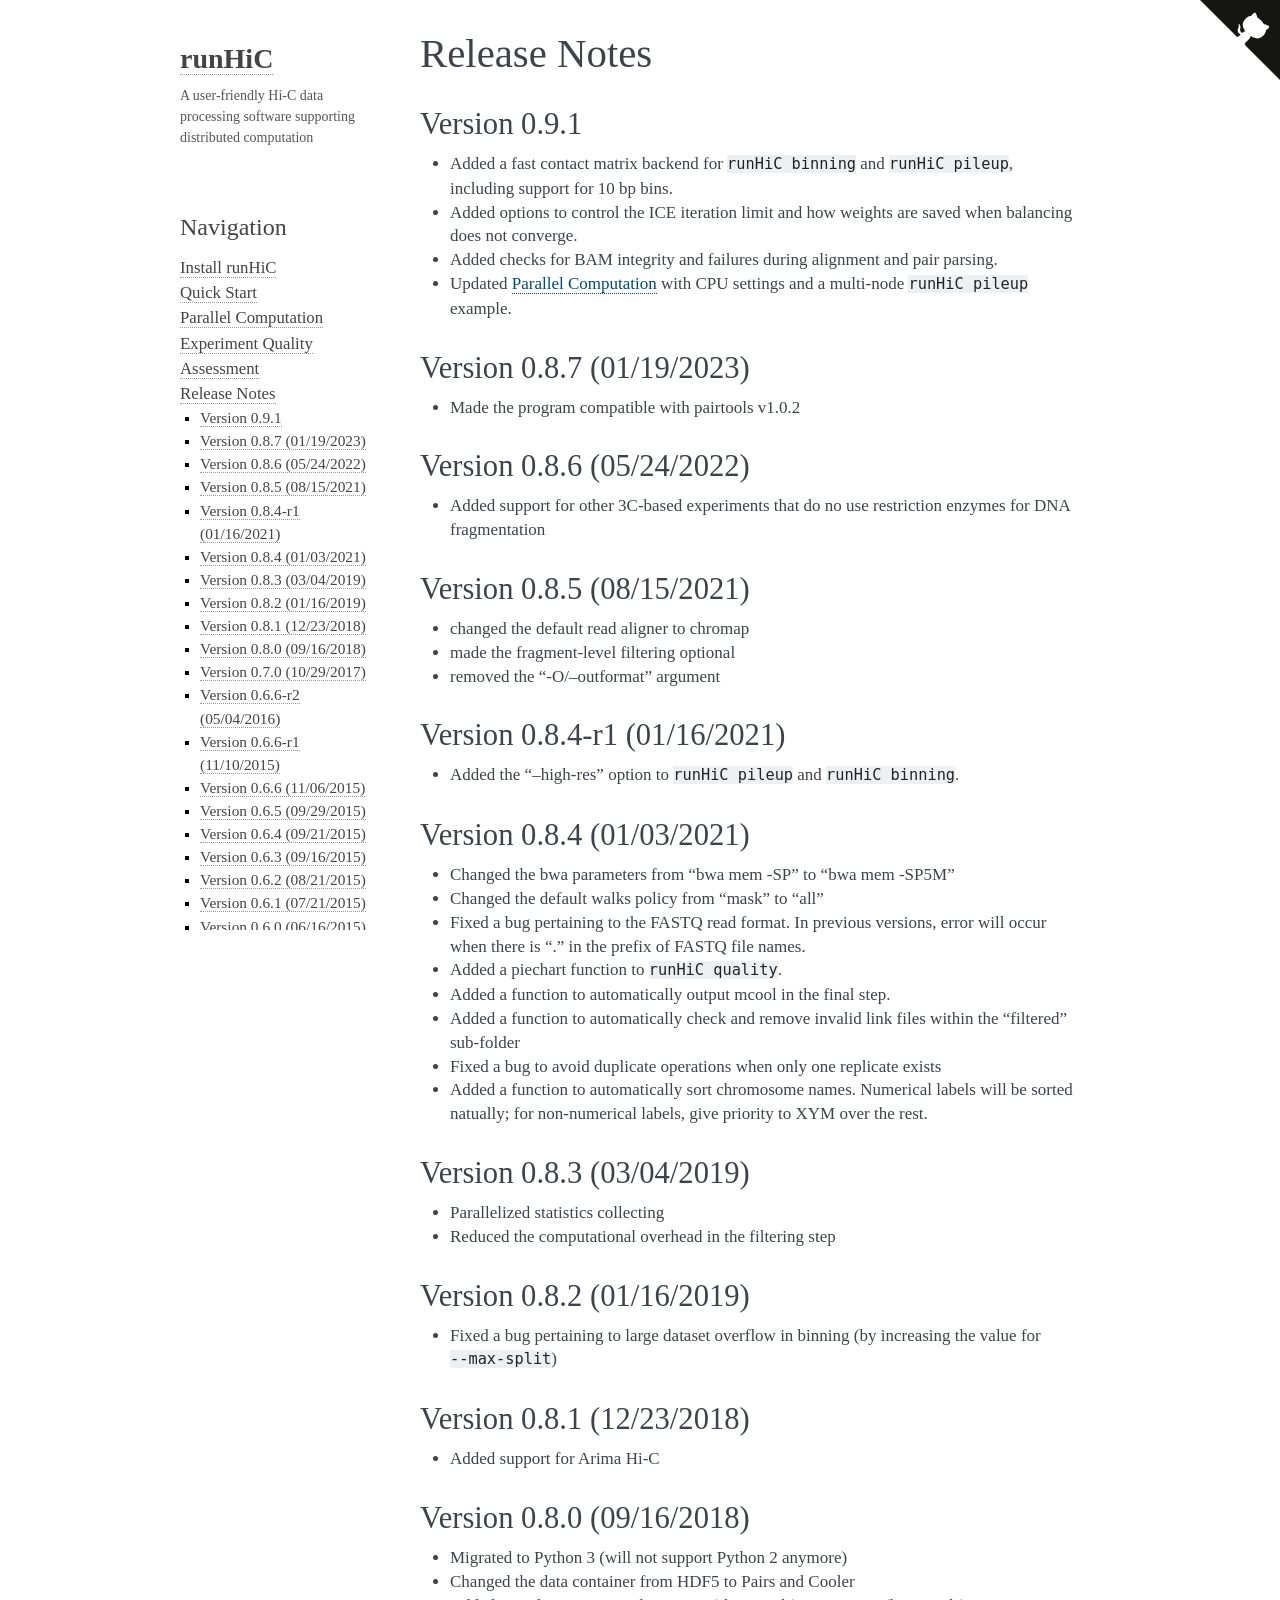
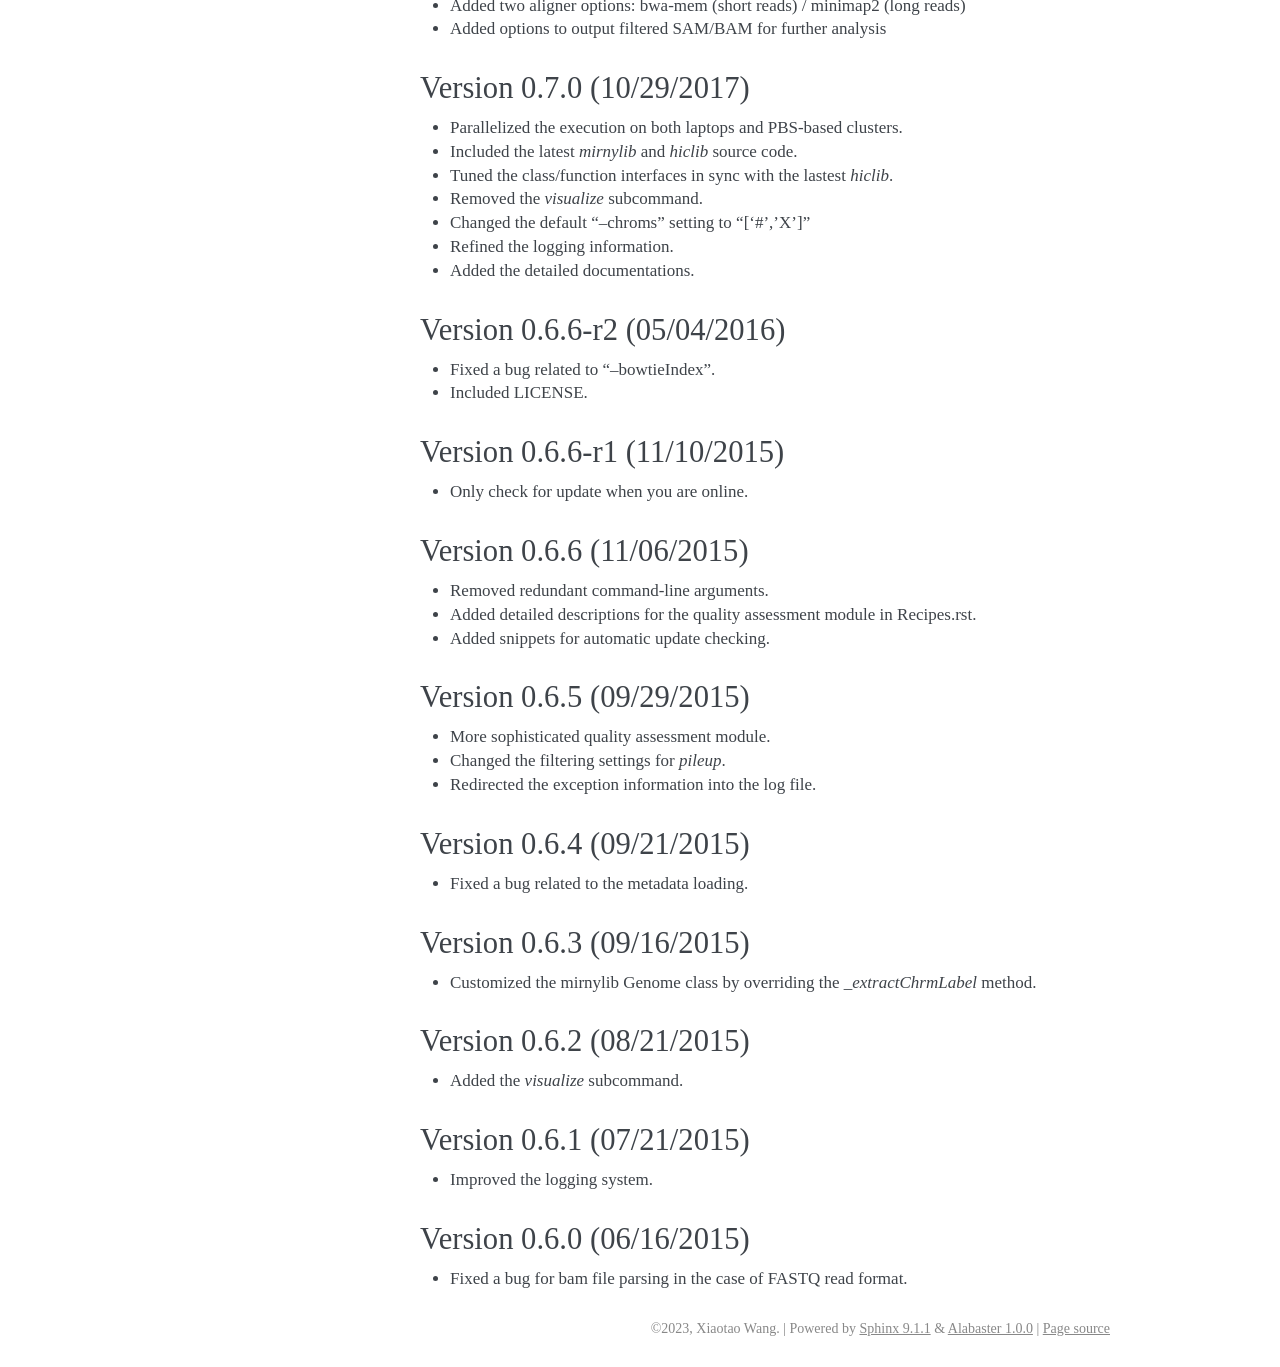
==== commit 8ca6ed67: "Add fast matrix backends, mapping safeguards, and parallel docs" ====
--- a/docs/changelog.html
+++ b/docs/changelog.html
@@ -15,16 +15,16 @@
     <link rel="index" title="Index" href="genindex.html" />
     <link rel="search" title="Search" href="search.html" />
     <link rel="prev" title="Experiment Quality Assessment" href="quality.html" />
-   
+
   <link rel="stylesheet" href="_static/custom.css" type="text/css" />
-  
-
-  
-  
+
+
+
+
 
   </head><body>
   <div class="document">
-    
+
       <div class="sphinxsidebar" role="navigation" aria-label="Main">
         <div class="sphinxsidebarwrapper">
 <h1 class="logo"><a href="index.html">runHiC</a></h1>
@@ -52,6 +52,7 @@
 <li class="toctree-l1"><a class="reference internal" href="parallel.html">Parallel Computation</a></li>
 <li class="toctree-l1"><a class="reference internal" href="quality.html">Experiment Quality Assessment</a></li>
 <li class="toctree-l1 current"><a class="current reference internal" href="#">Release Notes</a><ul>
+<li class="toctree-l2"><a class="reference internal" href="#version-0-9-1">Version 0.9.1</a></li>
 <li class="toctree-l2"><a class="reference internal" href="#version-0-8-7-01-19-2023">Version 0.8.7 (01/19/2023)</a></li>
 <li class="toctree-l2"><a class="reference internal" href="#version-0-8-6-05-24-2022">Version 0.8.6 (05/24/2022)</a></li>
 <li class="toctree-l2"><a class="reference internal" href="#version-0-8-5-08-15-2021">Version 0.8.5 (08/15/2021)</a></li>
@@ -90,12 +91,21 @@
       </div>
       <div class="documentwrapper">
         <div class="bodywrapper">
-          
+
 
           <div class="body" role="main">
-            
+
   <section id="release-notes">
 <h1>Release Notes<a class="headerlink" href="#release-notes" title="Link to this heading">¶</a></h1>
+<section id="version-0-9-1">
+<h2>Version 0.9.1<a class="headerlink" href="#version-0-9-1" title="Link to this heading">¶</a></h2>
+<ul class="simple">
+<li><p>Added a fast contact matrix backend for <code class="docutils literal notranslate"><span class="pre">runHiC</span> <span class="pre">binning</span></code> and <code class="docutils literal notranslate"><span class="pre">runHiC</span> <span class="pre">pileup</span></code>, including support for 10 bp bins.</p></li>
+<li><p>Added options to control the ICE iteration limit and how weights are saved when balancing does not converge.</p></li>
+<li><p>Added checks for BAM integrity and failures during alignment and pair parsing.</p></li>
+<li><p>Updated <a class="reference internal" href="parallel.html"><span class="doc">Parallel Computation</span></a> with CPU settings and a multi-node <code class="docutils literal notranslate"><span class="pre">runHiC</span> <span class="pre">pileup</span></code> example.</p></li>
+</ul>
+</section>
 <section id="version-0-8-7-01-19-2023">
 <h2>Version 0.8.7 (01/19/2023)<a class="headerlink" href="#version-0-8-7-01-19-2023" title="Link to this heading">¶</a></h2>
 <ul class="simple">
@@ -238,29 +248,29 @@
 
 
           </div>
-          
+
         </div>
       </div>
     <div class="clearer"></div>
   </div>
     <div class="footer">
       &#169;2023, Xiaotao Wang.
-      
+
       |
-      Powered by <a href="https://www.sphinx-doc.org/">Sphinx 9.1.0</a>
+      Powered by <a href="https://www.sphinx-doc.org/">Sphinx 9.1.1</a>
       &amp; <a href="https://alabaster.readthedocs.io">Alabaster 1.0.0</a>
-      
+
       |
       <a href="_sources/changelog.rst.txt"
           rel="nofollow">Page source</a>
     </div>
 
-    
+
     <a href="https://github.com/XiaoTaoWang/HiC_pipeline" class="github">
         <img src="_static/github-banner.svg" alt="Fork me on GitHub" class="github"/>
     </a>
-    
-
-    
+
+
+
   </body>
 </html>
--- a/docs/_static/alabaster.css
+++ b/docs/_static/alabaster.css
@@ -565,7 +565,7 @@
         min-width: auto; /* fixes width on small screens, breaks .hll */
         padding: 0;
     }
-    
+
     .hll {
         /* "fixes" the breakage */
         width: max-content;
